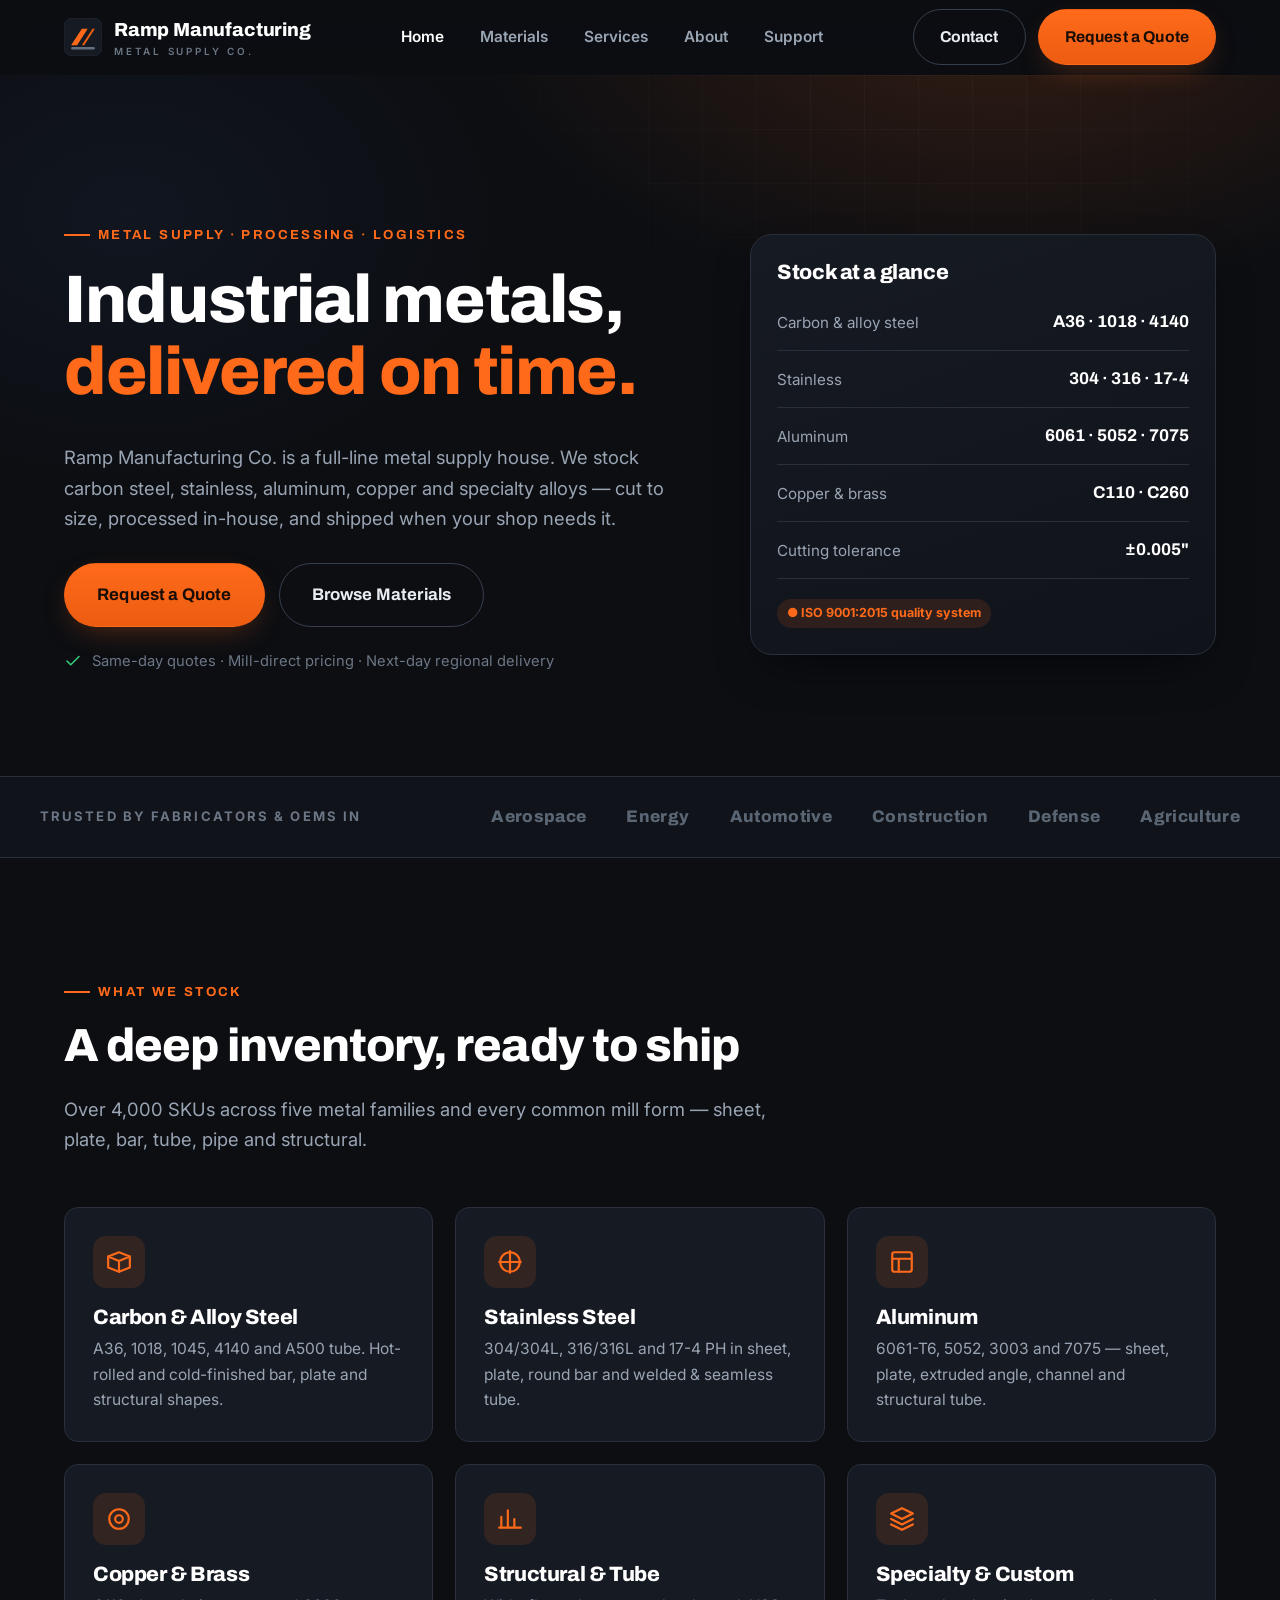
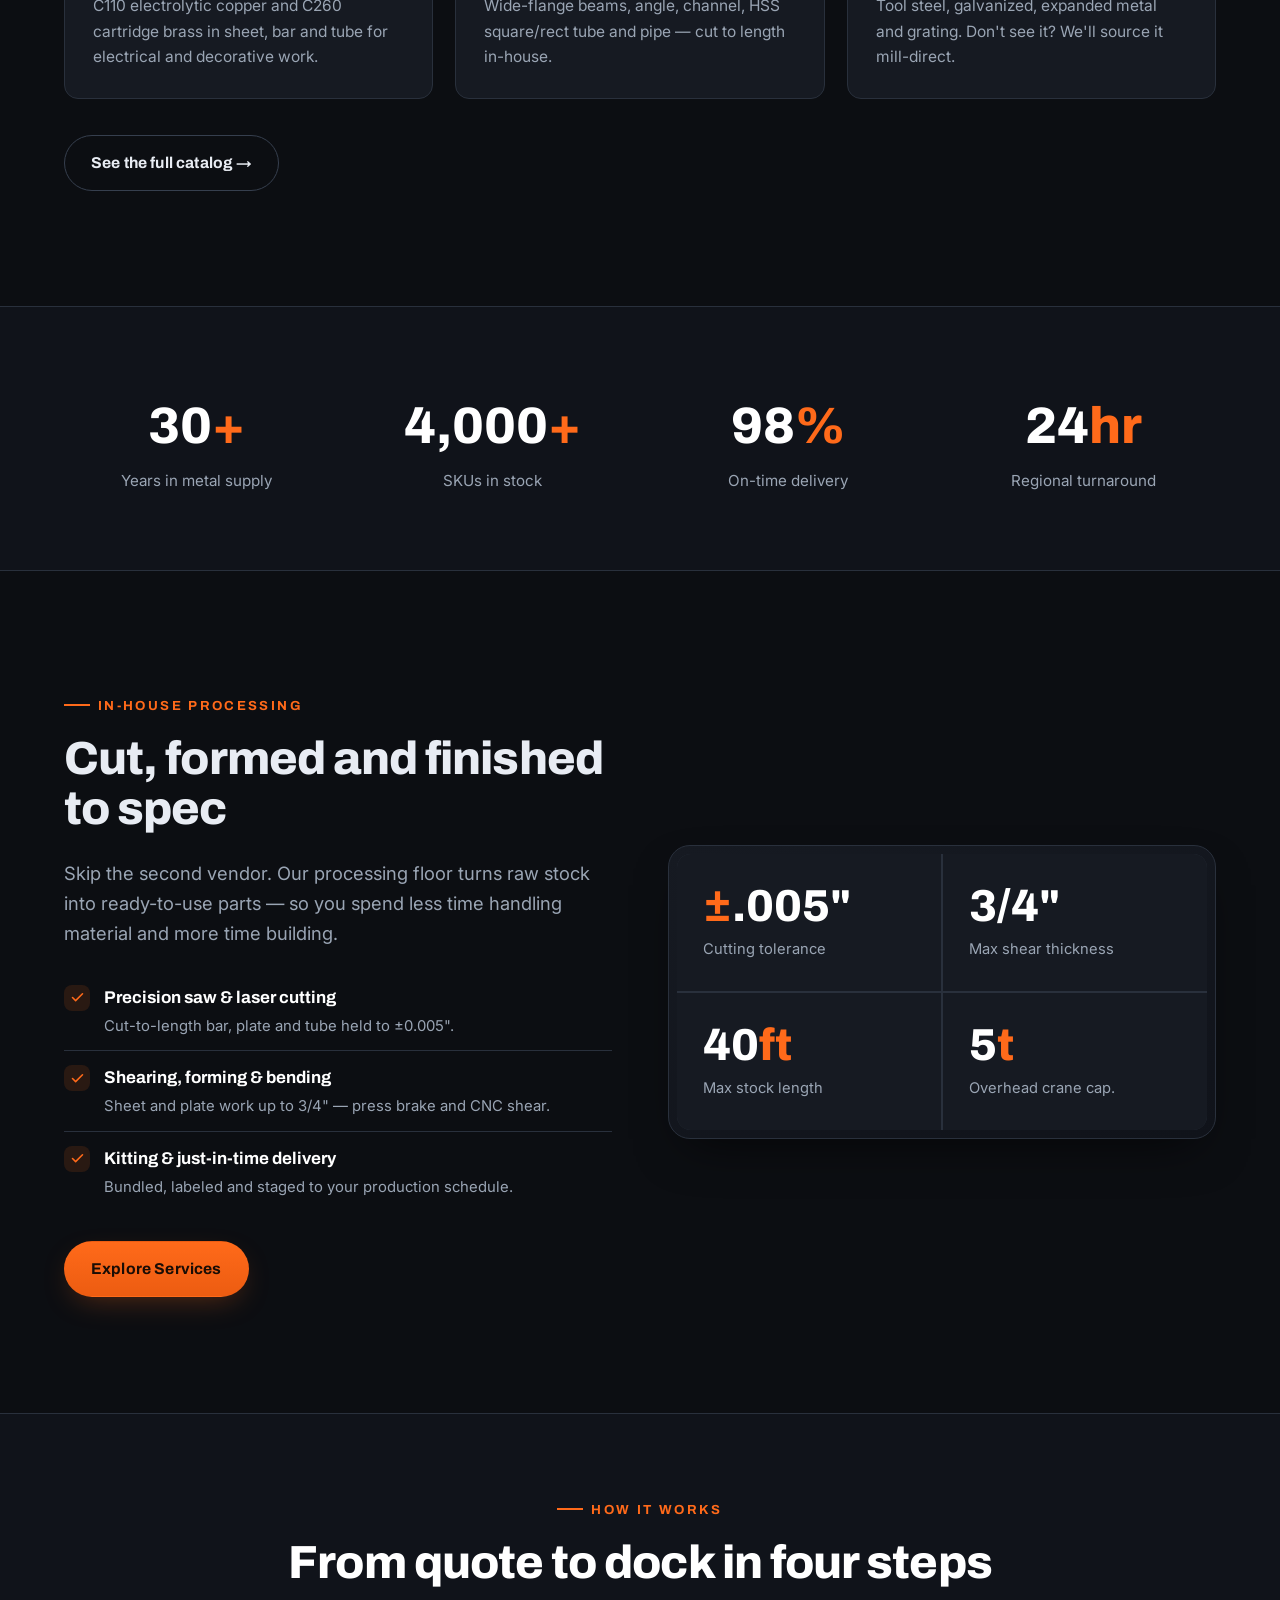
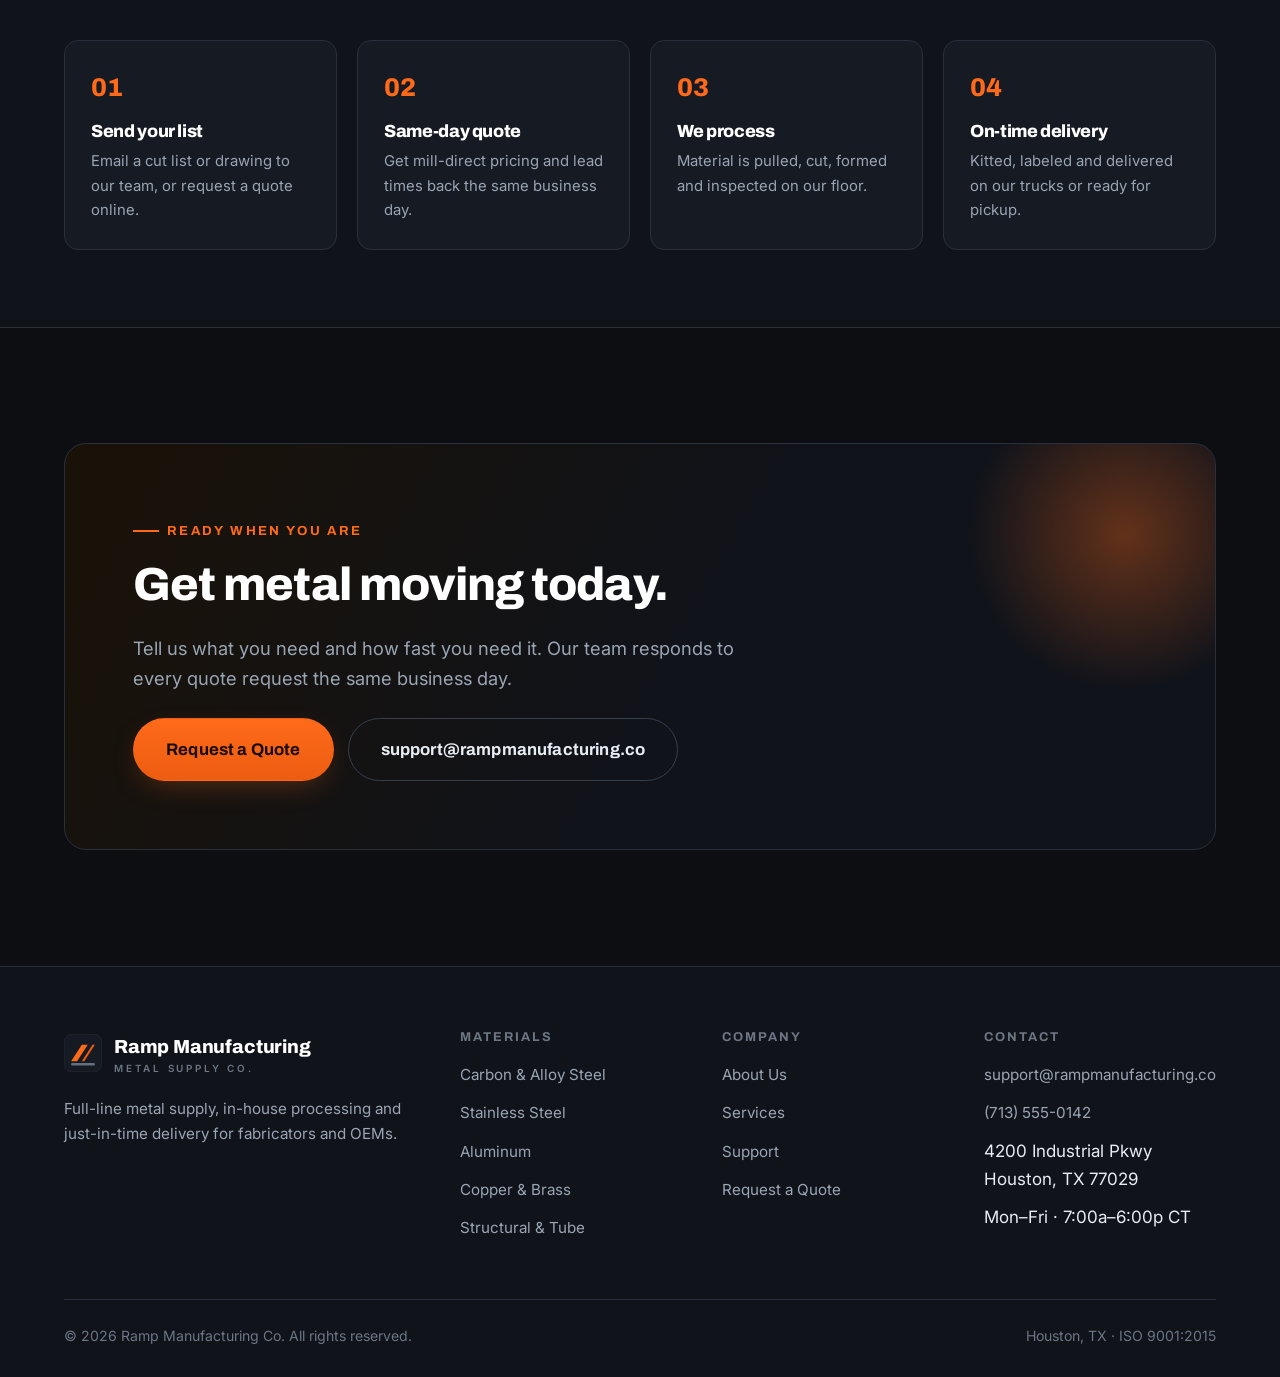
==== index.html @ 85972f46 "Initial site: Ramp Manufacturing Co. metal supply website - Home, Materials, Services, About, Suppor" ====
<!DOCTYPE html>
<html lang="en">
<head>
  <meta charset="UTF-8" />
  <meta name="viewport" content="width=device-width, initial-scale=1.0" />
  <title>Ramp Manufacturing Co. — Industrial Metal Supply & Processing</title>
  <meta name="description" content="Ramp Manufacturing Co. is a full-line metal supply house stocking carbon steel, stainless, aluminum, copper and alloys — with in-house cutting, processing and just-in-time delivery." />
  <meta property="og:title" content="Ramp Manufacturing Co. — Industrial Metal Supply" />
  <meta property="og:description" content="Mill-direct metals, precision processing, and on-time delivery for shops that can't wait." />
  <meta property="og:type" content="website" />
  <link rel="icon" href="assets/favicon.svg" type="image/svg+xml" />
  <link rel="preconnect" href="https://fonts.googleapis.com" />
  <link rel="preconnect" href="https://fonts.gstatic.com" crossorigin />
  <link href="https://fonts.googleapis.com/css2?family=Archivo:wght@600;700;800;900&family=Inter:wght@400;500;600;700&display=swap" rel="stylesheet" />
  <link rel="stylesheet" href="css/styles.css" />
</head>
<body>

  <header class="site-header">
    <div class="container nav">
      <a class="brand" href="index.html" aria-label="Ramp Manufacturing Co. — home">
        <svg class="brand-mark" viewBox="0 0 64 64" xmlns="http://www.w3.org/2000/svg" aria-hidden="true">
          <rect width="64" height="64" rx="14" fill="#161a22" stroke="#29303c"/>
          <path d="M12 46 L30 18 h10 L22 46 Z" fill="#ff6a1a"/>
          <path d="M30 46 L48 18 h4 L34 46 Z" fill="#ec5c11"/>
          <rect x="12" y="49" width="40" height="4" rx="2" fill="#64707f"/>
        </svg>
        <span>Ramp Manufacturing<small>Metal Supply Co.</small></span>
      </a>
      <nav aria-label="Primary">
        <ul class="nav-links">
          <li><a href="index.html" class="active">Home</a></li>
          <li><a href="materials.html">Materials</a></li>
          <li><a href="services.html">Services</a></li>
          <li><a href="about.html">About</a></li>
          <li><a href="support.html">Support</a></li>
        </ul>
      </nav>
      <div class="nav-cta">
        <a class="btn btn--ghost" href="support.html">Contact</a>
        <a class="btn btn--primary" href="support.html#quote">Request a Quote</a>
        <button class="nav-toggle" aria-label="Toggle menu" aria-expanded="false">
          <svg viewBox="0 0 24 24" fill="none" stroke="currentColor" stroke-width="2" stroke-linecap="round"><path d="M3 6h18M3 12h18M3 18h18"/></svg>
        </button>
      </div>
    </div>
  </header>

  <main>
    <!-- HERO -->
    <section class="hero">
      <div class="container">
        <div class="hero-grid">
          <div>
            <span class="eyebrow">Metal supply · Processing · Logistics</span>
            <h1>Industrial metals,<br><span class="accent">delivered on time.</span></h1>
            <p class="lead">Ramp Manufacturing Co. is a full-line metal supply house. We stock carbon steel, stainless, aluminum, copper and specialty alloys — cut to size, processed in-house, and shipped when your shop needs it.</p>
            <div class="hero-actions">
              <a class="btn btn--primary btn--lg" href="support.html#quote">Request a Quote</a>
              <a class="btn btn--ghost btn--lg" href="materials.html">Browse Materials</a>
            </div>
            <div class="hero-note">
              <svg viewBox="0 0 24 24" fill="none" stroke="currentColor" stroke-width="2" stroke-linecap="round" stroke-linejoin="round"><path d="M20 6 9 17l-5-5"/></svg>
              Same-day quotes · Mill-direct pricing · Next-day regional delivery
            </div>
          </div>

          <aside class="hero-card" aria-label="At a glance">
            <h3>Stock at a glance</h3>
            <div class="spec-row"><span class="k">Carbon &amp; alloy steel</span><span class="v">A36 · 1018 · 4140</span></div>
            <div class="spec-row"><span class="k">Stainless</span><span class="v">304 · 316 · 17-4</span></div>
            <div class="spec-row"><span class="k">Aluminum</span><span class="v">6061 · 5052 · 7075</span></div>
            <div class="spec-row"><span class="k">Copper &amp; brass</span><span class="v">C110 · C260</span></div>
            <div class="spec-row"><span class="k">Cutting tolerance</span><span class="v">±0.005"</span></div>
            <div style="margin-top:18px"><span class="badge-inline">● ISO 9001:2015 quality system</span></div>
          </aside>
        </div>
      </div>
    </section>

    <!-- TRUST BAR -->
    <section class="trust">
      <div class="container trust-inner">
        <span class="trust-label">Trusted by fabricators &amp; OEMs in</span>
        <div class="trust-logos">
          <span>Aerospace</span>
          <span>Energy</span>
          <span>Automotive</span>
          <span>Construction</span>
          <span>Defense</span>
          <span>Agriculture</span>
        </div>
      </div>
    </section>

    <!-- MATERIALS -->
    <section class="section">
      <div class="container">
        <div class="section-head reveal">
          <span class="eyebrow">What we stock</span>
          <h2>A deep inventory, ready to ship</h2>
          <p class="lead">Over 4,000 SKUs across five metal families and every common mill form — sheet, plate, bar, tube, pipe and structural.</p>
        </div>
        <div class="grid grid-3">
          <article class="card reveal">
            <div class="card-icon"><svg viewBox="0 0 24 24" fill="none" stroke="currentColor" stroke-width="2" stroke-linecap="round" stroke-linejoin="round"><path d="M2 7 12 3l10 4-10 4z"/><path d="M2 7v10l10 4 10-4V7"/><path d="M12 11v10"/></svg></div>
            <h3>Carbon &amp; Alloy Steel</h3>
            <p>A36, 1018, 1045, 4140 and A500 tube. Hot-rolled and cold-finished bar, plate and structural shapes.</p>
          </article>
          <article class="card reveal">
            <div class="card-icon"><svg viewBox="0 0 24 24" fill="none" stroke="currentColor" stroke-width="2" stroke-linecap="round" stroke-linejoin="round"><path d="M12 2v20M2 12h20"/><circle cx="12" cy="12" r="9"/></svg></div>
            <h3>Stainless Steel</h3>
            <p>304/304L, 316/316L and 17-4 PH in sheet, plate, round bar and welded &amp; seamless tube.</p>
          </article>
          <article class="card reveal">
            <div class="card-icon"><svg viewBox="0 0 24 24" fill="none" stroke="currentColor" stroke-width="2" stroke-linecap="round" stroke-linejoin="round"><rect x="3" y="3" width="18" height="18" rx="2"/><path d="M3 9h18M9 21V9"/></svg></div>
            <h3>Aluminum</h3>
            <p>6061-T6, 5052, 3003 and 7075 — sheet, plate, extruded angle, channel and structural tube.</p>
          </article>
          <article class="card reveal">
            <div class="card-icon"><svg viewBox="0 0 24 24" fill="none" stroke="currentColor" stroke-width="2" stroke-linecap="round" stroke-linejoin="round"><circle cx="12" cy="12" r="9"/><circle cx="12" cy="12" r="3.5"/></svg></div>
            <h3>Copper &amp; Brass</h3>
            <p>C110 electrolytic copper and C260 cartridge brass in sheet, bar and tube for electrical and decorative work.</p>
          </article>
          <article class="card reveal">
            <div class="card-icon"><svg viewBox="0 0 24 24" fill="none" stroke="currentColor" stroke-width="2" stroke-linecap="round" stroke-linejoin="round"><path d="M4 20V10M10 20V4M16 20v-8M22 20H2"/></svg></div>
            <h3>Structural &amp; Tube</h3>
            <p>Wide-flange beams, angle, channel, HSS square/rect tube and pipe — cut to length in-house.</p>
          </article>
          <article class="card reveal">
            <div class="card-icon"><svg viewBox="0 0 24 24" fill="none" stroke="currentColor" stroke-width="2" stroke-linecap="round" stroke-linejoin="round"><path d="M12 2 2 7l10 5 10-5z"/><path d="m2 17 10 5 10-5M2 12l10 5 10-5"/></svg></div>
            <h3>Specialty &amp; Custom</h3>
            <p>Tool steel, galvanized, expanded metal and grating. Don't see it? We'll source it mill-direct.</p>
          </article>
        </div>
        <div style="margin-top:36px" class="reveal">
          <a class="btn btn--ghost" href="materials.html">See the full catalog →</a>
        </div>
      </div>
    </section>

    <!-- STATS BAND -->
    <section class="stats-band section--tight">
      <div class="container">
        <div class="stats-row">
          <div class="reveal"><div class="num">30<span>+</span></div><div class="lbl">Years in metal supply</div></div>
          <div class="reveal"><div class="num">4,000<span>+</span></div><div class="lbl">SKUs in stock</div></div>
          <div class="reveal"><div class="num">98<span>%</span></div><div class="lbl">On-time delivery</div></div>
          <div class="reveal"><div class="num">24<span>hr</span></div><div class="lbl">Regional turnaround</div></div>
        </div>
      </div>
    </section>

    <!-- SERVICES SPLIT -->
    <section class="section">
      <div class="container">
        <div class="split">
          <div class="reveal">
            <span class="eyebrow">In-house processing</span>
            <h2>Cut, formed and finished to spec</h2>
            <p class="lead">Skip the second vendor. Our processing floor turns raw stock into ready-to-use parts — so you spend less time handling material and more time building.</p>
            <ul class="checklist">
              <li>
                <span class="ci"><svg viewBox="0 0 24 24" fill="none" stroke="currentColor" stroke-width="2.5" stroke-linecap="round" stroke-linejoin="round"><path d="M20 6 9 17l-5-5"/></svg></span>
                <div><strong>Precision saw &amp; laser cutting</strong><p>Cut-to-length bar, plate and tube held to ±0.005".</p></div>
              </li>
              <li>
                <span class="ci"><svg viewBox="0 0 24 24" fill="none" stroke="currentColor" stroke-width="2.5" stroke-linecap="round" stroke-linejoin="round"><path d="M20 6 9 17l-5-5"/></svg></span>
                <div><strong>Shearing, forming &amp; bending</strong><p>Sheet and plate work up to 3/4" — press brake and CNC shear.</p></div>
              </li>
              <li>
                <span class="ci"><svg viewBox="0 0 24 24" fill="none" stroke="currentColor" stroke-width="2.5" stroke-linecap="round" stroke-linejoin="round"><path d="M20 6 9 17l-5-5"/></svg></span>
                <div><strong>Kitting &amp; just-in-time delivery</strong><p>Bundled, labeled and staged to your production schedule.</p></div>
              </li>
            </ul>
            <div class="hero-actions">
              <a class="btn btn--primary" href="services.html">Explore Services</a>
            </div>
          </div>
          <div class="panel reveal">
            <div class="stat-panel">
              <div class="stat"><div class="num"><span>±</span>.005"</div><div class="lbl">Cutting tolerance</div></div>
              <div class="stat"><div class="num">3/4"</div><div class="lbl">Max shear thickness</div></div>
              <div class="stat"><div class="num">40<span>ft</span></div><div class="lbl">Max stock length</div></div>
              <div class="stat"><div class="num">5<span>t</span></div><div class="lbl">Overhead crane cap.</div></div>
            </div>
          </div>
        </div>
      </div>
    </section>

    <!-- PROCESS STEPS -->
    <section class="section section--tight" style="background:var(--bg-2);border-block:1px solid var(--border)">
      <div class="container">
        <div class="section-head center reveal">
          <span class="eyebrow">How it works</span>
          <h2>From quote to dock in four steps</h2>
        </div>
        <div class="steps">
          <div class="step reveal"><h3>Send your list</h3><p>Email a cut list or drawing to our team, or request a quote online.</p></div>
          <div class="step reveal"><h3>Same-day quote</h3><p>Get mill-direct pricing and lead times back the same business day.</p></div>
          <div class="step reveal"><h3>We process</h3><p>Material is pulled, cut, formed and inspected on our floor.</p></div>
          <div class="step reveal"><h3>On-time delivery</h3><p>Kitted, labeled and delivered on our trucks or ready for pickup.</p></div>
        </div>
      </div>
    </section>

    <!-- CTA -->
    <section class="section">
      <div class="container">
        <div class="cta reveal">
          <div class="container-inner">
            <span class="eyebrow">Ready when you are</span>
            <h2>Get metal moving today.</h2>
            <p class="lead">Tell us what you need and how fast you need it. Our team responds to every quote request the same business day.</p>
            <div class="hero-actions">
              <a class="btn btn--primary btn--lg" href="support.html#quote">Request a Quote</a>
              <a class="btn btn--ghost btn--lg" href="mailto:support@rampmanufacturing.co">support@rampmanufacturing.co</a>
            </div>
          </div>
        </div>
      </div>
    </section>
  </main>

  <!-- FOOTER -->
  <footer class="site-footer">
    <div class="container">
      <div class="footer-grid">
        <div class="footer-brand">
          <a class="brand" href="index.html" aria-label="Ramp Manufacturing Co. — home">
            <svg class="brand-mark" viewBox="0 0 64 64" xmlns="http://www.w3.org/2000/svg" aria-hidden="true">
              <rect width="64" height="64" rx="14" fill="#161a22" stroke="#29303c"/>
              <path d="M12 46 L30 18 h10 L22 46 Z" fill="#ff6a1a"/>
              <path d="M30 46 L48 18 h4 L34 46 Z" fill="#ec5c11"/>
              <rect x="12" y="49" width="40" height="4" rx="2" fill="#64707f"/>
            </svg>
            <span>Ramp Manufacturing<small>Metal Supply Co.</small></span>
          </a>
          <p>Full-line metal supply, in-house processing and just-in-time delivery for fabricators and OEMs.</p>
        </div>
        <div class="footer-col">
          <h4>Materials</h4>
          <ul>
            <li><a href="materials.html">Carbon &amp; Alloy Steel</a></li>
            <li><a href="materials.html">Stainless Steel</a></li>
            <li><a href="materials.html">Aluminum</a></li>
            <li><a href="materials.html">Copper &amp; Brass</a></li>
            <li><a href="materials.html">Structural &amp; Tube</a></li>
          </ul>
        </div>
        <div class="footer-col">
          <h4>Company</h4>
          <ul>
            <li><a href="about.html">About Us</a></li>
            <li><a href="services.html">Services</a></li>
            <li><a href="support.html">Support</a></li>
            <li><a href="support.html#quote">Request a Quote</a></li>
          </ul>
        </div>
        <div class="footer-col">
          <h4>Contact</h4>
          <ul>
            <li><a href="mailto:support@rampmanufacturing.co">support@rampmanufacturing.co</a></li>
            <li><a href="tel:+17135550142">(713) 555-0142</a></li>
            <li>4200 Industrial Pkwy<br>Houston, TX 77029</li>
            <li>Mon–Fri · 7:00a–6:00p CT</li>
          </ul>
        </div>
      </div>
      <div class="footer-bottom">
        <span>© <span data-year>2026</span> Ramp Manufacturing Co. All rights reserved.</span>
        <span>Houston, TX · ISO 9001:2015</span>
      </div>
    </div>
  </footer>

  <script src="js/main.js" defer></script>
</body>
</html>
---- css/styles.css ----
/* ============================================================
   Ramp Manufacturing Co. — Design System
   ============================================================ */

:root {
  --bg:          #0c0e12;
  --bg-2:        #10131a;
  --surface:     #161a22;
  --surface-2:   #1c212b;
  --border:      #29303c;
  --border-2:    #363f4e;
  --text:        #e8ecf3;
  --muted:       #9aa5b4;
  --muted-2:     #6c7684;
  --brand:       #ff6a1a;
  --brand-600:   #ec5c11;
  --brand-700:   #c94c0d;
  --brand-soft:  rgba(255,106,26,0.12);
  --brand-glow:  rgba(255,106,26,0.35);
  --steel:       #64707f;
  --ok:          #34d17f;

  --radius:      14px;
  --radius-sm:   10px;
  --radius-lg:   22px;
  --maxw:        1200px;
  --shadow:      0 20px 50px -20px rgba(0,0,0,0.7);
  --shadow-sm:   0 8px 24px -12px rgba(0,0,0,0.6);

  --ff-body: "Inter", ui-sans-serif, system-ui, -apple-system, "Segoe UI", Roboto, Helvetica, Arial, sans-serif;
  --ff-head: "Archivo", var(--ff-body);
}

* { box-sizing: border-box; }

html { scroll-behavior: smooth; -webkit-text-size-adjust: 100%; }

body {
  margin: 0;
  font-family: var(--ff-body);
  color: var(--text);
  background: var(--bg);
  line-height: 1.65;
  font-size: 17px;
  -webkit-font-smoothing: antialiased;
  text-rendering: optimizeLegibility;
  overflow-x: hidden;
}

img { max-width: 100%; display: block; }
a { color: inherit; text-decoration: none; }

h1, h2, h3, h4 {
  font-family: var(--ff-head);
  font-weight: 800;
  line-height: 1.08;
  letter-spacing: -0.02em;
  margin: 0 0 .5em;
}

h1 { font-size: clamp(2.4rem, 6vw, 4.2rem); }
h2 { font-size: clamp(1.9rem, 4vw, 2.9rem); }
h3 { font-size: 1.3rem; }

p { margin: 0 0 1rem; color: var(--muted); }

.container {
  width: 100%;
  max-width: var(--maxw);
  margin-inline: auto;
  padding-inline: 24px;
}

section { position: relative; }

.section { padding: clamp(64px, 9vw, 120px) 0; }
.section--tight { padding: clamp(48px, 6vw, 80px) 0; }

.eyebrow {
  display: inline-flex;
  align-items: center;
  gap: 8px;
  font-family: var(--ff-head);
  font-weight: 700;
  font-size: .82rem;
  letter-spacing: .18em;
  text-transform: uppercase;
  color: var(--brand);
  margin-bottom: 18px;
}
.eyebrow::before {
  content: "";
  width: 26px; height: 2px;
  background: var(--brand);
  display: inline-block;
}

.lead { font-size: 1.15rem; color: var(--muted); max-width: 60ch; }

.text-center { text-align: center; }
.mx-auto { margin-inline: auto; }

/* ---------------- Buttons ---------------- */
.btn {
  --pad-y: 14px;
  display: inline-flex;
  align-items: center;
  justify-content: center;
  gap: 10px;
  padding: var(--pad-y) 26px;
  font-family: var(--ff-head);
  font-weight: 700;
  font-size: .98rem;
  letter-spacing: .01em;
  border-radius: 999px;
  border: 1px solid transparent;
  cursor: pointer;
  transition: transform .15s ease, box-shadow .2s ease, background .2s ease, border-color .2s ease;
  white-space: nowrap;
}
.btn:active { transform: translateY(1px); }

.btn--primary {
  background: linear-gradient(180deg, var(--brand), var(--brand-600));
  color: #1a0d05;
  box-shadow: 0 10px 30px -10px var(--brand-glow);
}
.btn--primary:hover { box-shadow: 0 14px 38px -8px var(--brand-glow); transform: translateY(-1px); }

.btn--ghost {
  background: transparent;
  color: var(--text);
  border-color: var(--border-2);
}
.btn--ghost:hover { border-color: var(--brand); color: #fff; }

.btn--light { background: #fff; color: #12151b; }
.btn--light:hover { transform: translateY(-1px); }

.btn--lg { --pad-y: 17px; padding-inline: 32px; font-size: 1.05rem; }

/* ---------------- Header ---------------- */
.site-header {
  position: sticky;
  top: 0;
  z-index: 60;
  background: rgba(12,14,18,0.72);
  backdrop-filter: blur(14px);
  -webkit-backdrop-filter: blur(14px);
  border-bottom: 1px solid transparent;
  transition: border-color .3s ease, background .3s ease;
}
.site-header.is-scrolled {
  border-bottom-color: var(--border);
  background: rgba(12,14,18,0.9);
}
.nav {
  display: flex;
  align-items: center;
  justify-content: space-between;
  gap: 24px;
  height: 74px;
}
.brand {
  display: inline-flex;
  align-items: center;
  gap: 12px;
  font-family: var(--ff-head);
  font-weight: 800;
  letter-spacing: -.01em;
  font-size: 1.18rem;
  color: #fff;
}
.brand .brand-mark { width: 38px; height: 38px; flex: 0 0 auto; }
.brand small {
  display: block;
  font-family: var(--ff-body);
  font-weight: 600;
  font-size: .62rem;
  letter-spacing: .28em;
  text-transform: uppercase;
  color: var(--muted-2);
  margin-top: -2px;
}

.nav-links {
  display: flex;
  align-items: center;
  gap: 6px;
  list-style: none;
  margin: 0; padding: 0;
}
.nav-links a {
  display: inline-block;
  padding: 9px 15px;
  border-radius: 999px;
  font-weight: 600;
  font-size: .96rem;
  color: var(--muted);
  transition: color .15s ease, background .15s ease;
}
.nav-links a:hover { color: #fff; background: var(--surface); }
.nav-links a.active { color: #fff; }

.nav-cta { display: flex; align-items: center; gap: 12px; }

.nav-toggle {
  display: none;
  background: var(--surface);
  border: 1px solid var(--border);
  color: #fff;
  width: 44px; height: 44px;
  border-radius: 12px;
  cursor: pointer;
  align-items: center;
  justify-content: center;
}
.nav-toggle svg { width: 22px; height: 22px; }

/* ---------------- Hero ---------------- */
.hero {
  position: relative;
  padding: clamp(70px, 11vw, 150px) 0 clamp(60px, 8vw, 110px);
  overflow: hidden;
}
.hero::before {
  content: "";
  position: absolute; inset: 0;
  background:
    radial-gradient(900px 500px at 78% -10%, rgba(255,106,26,0.16), transparent 60%),
    radial-gradient(700px 500px at 10% 20%, rgba(59,89,152,0.10), transparent 55%);
  pointer-events: none;
}
.hero::after {
  content: "";
  position: absolute; inset: 0;
  background-image:
    linear-gradient(rgba(255,255,255,0.03) 1px, transparent 1px),
    linear-gradient(90deg, rgba(255,255,255,0.03) 1px, transparent 1px);
  background-size: 54px 54px;
  mask-image: radial-gradient(700px 460px at 70% 0%, #000, transparent 75%);
  -webkit-mask-image: radial-gradient(700px 460px at 70% 0%, #000, transparent 75%);
  pointer-events: none;
}
.hero .container { position: relative; z-index: 2; }
.hero-grid {
  display: grid;
  grid-template-columns: 1.15fr .85fr;
  gap: 56px;
  align-items: center;
}
.hero h1 { color: #fff; }
.hero h1 .accent { color: var(--brand); }
.hero-actions { display: flex; flex-wrap: wrap; gap: 14px; margin-top: 30px; }
.hero-note {
  margin-top: 22px;
  display: flex; align-items: center; gap: 10px;
  color: var(--muted-2); font-size: .92rem;
}
.hero-note svg { width: 18px; height: 18px; color: var(--ok); flex: 0 0 auto; }

.hero-card {
  background: linear-gradient(160deg, var(--surface), var(--bg-2));
  border: 1px solid var(--border);
  border-radius: var(--radius-lg);
  padding: 26px;
  box-shadow: var(--shadow);
}
.hero-card h3 { color: #fff; font-family: var(--ff-head); }
.spec-row {
  display: flex; align-items: center; justify-content: space-between;
  padding: 14px 0;
  border-bottom: 1px solid var(--border);
}
.spec-row:last-child { border-bottom: 0; }
.spec-row .k { color: var(--muted); font-size: .95rem; }
.spec-row .v { color: #fff; font-weight: 700; font-family: var(--ff-head); }
.badge-inline {
  display:inline-flex; align-items:center; gap:6px;
  font-size:.78rem; font-weight:700; color:var(--brand);
  background:var(--brand-soft); padding:4px 10px; border-radius:999px;
}

/* ---------------- Trust bar ---------------- */
.trust {
  border-top: 1px solid var(--border);
  border-bottom: 1px solid var(--border);
  background: var(--bg-2);
}
.trust-inner {
  display: flex; flex-wrap: wrap;
  align-items: center; justify-content: space-between;
  gap: 20px 40px;
  padding: 26px 0;
}
.trust-label { color: var(--muted-2); font-size: .82rem; letter-spacing: .16em; text-transform: uppercase; font-weight: 700; }
.trust-logos { display: flex; flex-wrap: wrap; gap: 28px 40px; align-items: center; }
.trust-logos span {
  font-family: var(--ff-head);
  font-weight: 800;
  font-size: 1.05rem;
  color: var(--steel);
  letter-spacing: .02em;
  opacity: .9;
}

/* ---------------- Section headings ---------------- */
.section-head { max-width: 720px; margin-bottom: 52px; }
.section-head.center { margin-inline: auto; text-align: center; }
.section-head h2 { color: #fff; }

/* ---------------- Grid cards ---------------- */
.grid { display: grid; gap: 22px; }
.grid-2 { grid-template-columns: repeat(2, 1fr); }
.grid-3 { grid-template-columns: repeat(3, 1fr); }
.grid-4 { grid-template-columns: repeat(4, 1fr); }

.card {
  background: var(--surface);
  border: 1px solid var(--border);
  border-radius: var(--radius);
  padding: 28px;
  transition: transform .2s ease, border-color .2s ease, background .2s ease;
}
.card:hover { transform: translateY(-4px); border-color: var(--border-2); background: var(--surface-2); }
.card h3 { color: #fff; margin-bottom: 8px; }
.card p { margin: 0; font-size: .97rem; }

.card-icon {
  width: 52px; height: 52px;
  display: grid; place-items: center;
  border-radius: 13px;
  background: var(--brand-soft);
  color: var(--brand);
  margin-bottom: 18px;
}
.card-icon svg { width: 26px; height: 26px; }

/* material card variant */
.mat-card { padding: 0; overflow: hidden; }
.mat-card .mat-top {
  padding: 26px 26px 20px;
  background: linear-gradient(180deg, var(--surface-2), var(--surface));
  border-bottom: 1px solid var(--border);
}
.mat-card .mat-top h3 { margin-bottom: 4px; }
.mat-card .mat-top .grade { color: var(--brand); font-weight: 700; font-size: .85rem; font-family: var(--ff-head); letter-spacing:.04em; }
.mat-card ul { list-style: none; margin: 0; padding: 20px 26px 26px; }
.mat-card li {
  display: flex; align-items: center; gap: 10px;
  padding: 7px 0; color: var(--muted); font-size: .95rem;
}
.mat-card li svg { width: 16px; height: 16px; color: var(--brand); flex: 0 0 auto; }

/* ---------------- Feature split ---------------- */
.split {
  display: grid;
  grid-template-columns: 1fr 1fr;
  gap: 56px;
  align-items: center;
}
.split .panel {
  background: linear-gradient(160deg, var(--surface), var(--bg-2));
  border: 1px solid var(--border);
  border-radius: var(--radius-lg);
  padding: 8px;
  box-shadow: var(--shadow);
}
.checklist { list-style: none; margin: 22px 0 0; padding: 0; }
.checklist li {
  display: flex; gap: 14px; align-items: flex-start;
  padding: 12px 0;
  border-bottom: 1px solid var(--border);
}
.checklist li:last-child { border-bottom: 0; }
.checklist .ci {
  flex: 0 0 auto;
  width: 26px; height: 26px; border-radius: 8px;
  background: var(--brand-soft); color: var(--brand);
  display: grid; place-items: center; margin-top: 2px;
}
.checklist .ci svg { width: 15px; height: 15px; }
.checklist strong { color: #fff; font-family: var(--ff-head); }
.checklist p { margin: 2px 0 0; font-size: .93rem; }

/* stat panel */
.stat-panel {
  display: grid; grid-template-columns: 1fr 1fr; gap: 2px;
  background: var(--border); border-radius: var(--radius); overflow: hidden;
}
.stat {
  background: var(--surface);
  padding: 30px 26px;
}
.stat .num {
  font-family: var(--ff-head); font-weight: 800;
  font-size: clamp(2rem, 4vw, 2.8rem);
  color: #fff; line-height: 1;
}
.stat .num span { color: var(--brand); }
.stat .lbl { color: var(--muted); font-size: .92rem; margin-top: 8px; }

/* ---------------- Stats band ---------------- */
.stats-band { background: var(--bg-2); border-block: 1px solid var(--border); }
.stats-row { display: grid; grid-template-columns: repeat(4,1fr); gap: 30px; text-align: center; }
.stats-row .num { font-family: var(--ff-head); font-weight: 800; font-size: clamp(2.2rem,5vw,3.2rem); color: #fff; }
.stats-row .num span { color: var(--brand); }
.stats-row .lbl { color: var(--muted); font-size: .95rem; }

/* ---------------- Steps ---------------- */
.steps { counter-reset: step; display: grid; gap: 20px; grid-template-columns: repeat(4,1fr); }
.step { background: var(--surface); border: 1px solid var(--border); border-radius: var(--radius); padding: 26px; position: relative; }
.step::before {
  counter-increment: step; content: "0" counter(step);
  font-family: var(--ff-head); font-weight: 800; font-size: 1.6rem;
  color: var(--brand); display: block; margin-bottom: 12px;
}
.step h3 { font-size: 1.1rem; color: #fff; }
.step p { font-size: .93rem; margin: 0; }

/* ---------------- CTA band ---------------- */
.cta {
  position: relative;
  background: linear-gradient(120deg, #1a1207, var(--bg-2) 55%);
  border: 1px solid var(--border);
  border-radius: var(--radius-lg);
  padding: clamp(40px, 6vw, 68px);
  overflow: hidden;
}
.cta::after {
  content:""; position:absolute; right:-80px; top:-80px;
  width: 340px; height: 340px; border-radius: 50%;
  background: radial-gradient(circle, var(--brand-glow), transparent 65%);
}
.cta .container-inner { position: relative; z-index: 2; max-width: 640px; }
.cta h2 { color: #fff; }
.cta .hero-actions { margin-top: 24px; }

/* ---------------- Footer ---------------- */
.site-footer {
  background: var(--bg-2);
  border-top: 1px solid var(--border);
  padding: 64px 0 30px;
  margin-top: 0;
}
.footer-grid {
  display: grid;
  grid-template-columns: 1.6fr 1fr 1fr 1fr;
  gap: 40px;
}
.footer-brand p { max-width: 34ch; font-size: .95rem; margin-top: 16px; }
.footer-col h4 {
  font-family: var(--ff-head); font-size: .8rem; letter-spacing: .16em;
  text-transform: uppercase; color: var(--muted-2); margin-bottom: 16px; font-weight: 700;
}
.footer-col ul { list-style: none; margin: 0; padding: 0; }
.footer-col li { margin-bottom: 10px; }
.footer-col a { color: var(--muted); font-size: .95rem; transition: color .15s; }
.footer-col a:hover { color: var(--brand); }
.footer-bottom {
  display: flex; flex-wrap: wrap; gap: 12px; justify-content: space-between; align-items: center;
  margin-top: 48px; padding-top: 24px; border-top: 1px solid var(--border);
  color: var(--muted-2); font-size: .88rem;
}
.footer-bottom a { color: var(--muted-2); }
.footer-bottom a:hover { color: var(--muted); }

/* ---------------- Page hero (subpages) ---------------- */
.page-hero {
  position: relative;
  padding: clamp(70px, 9vw, 120px) 0 clamp(40px, 5vw, 64px);
  border-bottom: 1px solid var(--border);
  overflow: hidden;
}
.page-hero::before {
  content:""; position:absolute; inset:0;
  background: radial-gradient(700px 380px at 85% -20%, rgba(255,106,26,0.14), transparent 60%);
  pointer-events:none;
}
.page-hero .container { position: relative; z-index: 2; }
.page-hero h1 { color:#fff; }
.breadcrumb { display:flex; gap:8px; align-items:center; color:var(--muted-2); font-size:.9rem; margin-bottom:18px; }
.breadcrumb a:hover { color: var(--brand); }
.breadcrumb .sep { color: var(--border-2); }

/* ---------------- Support / Contact ---------------- */
.contact-grid { display:grid; grid-template-columns: 1fr 1.1fr; gap: 48px; align-items:start; }

.contact-cards { display:grid; gap:16px; }
.contact-item {
  display:flex; gap:16px; align-items:flex-start;
  background: var(--surface); border:1px solid var(--border);
  border-radius: var(--radius); padding: 22px;
}
.contact-item .ci {
  flex:0 0 auto; width:46px; height:46px; border-radius:12px;
  background: var(--brand-soft); color: var(--brand);
  display:grid; place-items:center;
}
.contact-item .ci svg { width:22px; height:22px; }
.contact-item h3 { font-size:1.05rem; color:#fff; margin-bottom:4px; }
.contact-item p, .contact-item a { margin:0; font-size:.96rem; color:var(--muted); }
.contact-item a.link { color: var(--brand); font-weight:600; }
.contact-item a.link:hover { text-decoration: underline; }

.form-card {
  background: var(--surface); border:1px solid var(--border);
  border-radius: var(--radius-lg); padding: clamp(24px, 4vw, 38px);
  box-shadow: var(--shadow-sm);
}
.form-row { display:grid; grid-template-columns:1fr 1fr; gap:18px; }
.field { margin-bottom:18px; }
.field label { display:block; font-size:.86rem; font-weight:600; color:var(--text); margin-bottom:7px; }
.field label .req { color: var(--brand); }
.field input, .field select, .field textarea {
  width:100%; padding:13px 15px;
  background: var(--bg-2); color: var(--text);
  border:1px solid var(--border); border-radius: var(--radius-sm);
  font-family: inherit; font-size: .98rem;
  transition: border-color .15s, box-shadow .15s;
}
.field input:focus, .field select:focus, .field textarea:focus {
  outline:none; border-color: var(--brand);
  box-shadow: 0 0 0 3px var(--brand-soft);
}
.field textarea { resize: vertical; min-height: 130px; }
.field select { appearance:none; background-image:url("data:image/svg+xml,%3Csvg xmlns='http://www.w3.org/2000/svg' width='14' height='14' fill='none' stroke='%239aa5b4' stroke-width='2' viewBox='0 0 24 24'%3E%3Cpath d='M6 9l6 6 6-6'/%3E%3C/svg%3E"); background-repeat:no-repeat; background-position: right 14px center; padding-right:40px; }
.form-note { font-size:.85rem; color:var(--muted-2); margin-top:6px; }
.form-success {
  display:none; align-items:center; gap:12px;
  background: rgba(52,209,127,0.1); border:1px solid rgba(52,209,127,0.3);
  color: #a9f0cb; border-radius: var(--radius-sm); padding:16px 18px; margin-bottom:20px;
  font-size:.95rem;
}
.form-success.show { display:flex; }
.form-success svg { width:20px; height:20px; flex:0 0 auto; color:var(--ok); }

/* ---------------- FAQ ---------------- */
.faq { max-width: 820px; margin-inline: auto; }
.faq-item { border-bottom:1px solid var(--border); }
.faq-q {
  width:100%; text-align:left; background:none; border:0; cursor:pointer;
  display:flex; align-items:center; justify-content:space-between; gap:20px;
  padding: 22px 0; color:#fff; font-family:var(--ff-head); font-weight:700; font-size:1.08rem;
}
.faq-q .icon { flex:0 0 auto; width:26px; height:26px; border-radius:8px; background:var(--surface); border:1px solid var(--border); display:grid; place-items:center; color:var(--brand); transition: transform .2s; }
.faq-q .icon svg { width:16px; height:16px; }
.faq-item.open .faq-q .icon { transform: rotate(45deg); }
.faq-a { max-height:0; overflow:hidden; transition: max-height .3s ease; }
.faq-a p { padding: 0 0 22px; margin:0; }

/* ---------------- Misc ---------------- */
.pill {
  display:inline-flex; align-items:center; gap:8px;
  background: var(--surface); border:1px solid var(--border);
  color: var(--muted); font-size:.85rem; font-weight:600;
  padding:7px 14px; border-radius:999px;
}
.pill svg { width:15px; height:15px; color: var(--brand); }
.pill-row { display:flex; flex-wrap:wrap; gap:10px; }

.divider { height:1px; background:var(--border); border:0; margin:0; }

/* reveal animation */
.reveal { opacity:0; transform: translateY(22px); transition: opacity .6s ease, transform .6s ease; }
.reveal.in { opacity:1; transform:none; }

/* ---------------- Responsive ---------------- */
@media (max-width: 960px) {
  .hero-grid { grid-template-columns: 1fr; gap: 40px; }
  .hero-card { order: 2; }
  .split { grid-template-columns: 1fr; gap: 36px; }
  .contact-grid { grid-template-columns: 1fr; gap: 32px; }
  .grid-4 { grid-template-columns: repeat(2, 1fr); }
  .grid-3 { grid-template-columns: repeat(2, 1fr); }
  .steps { grid-template-columns: repeat(2, 1fr); }
  .footer-grid { grid-template-columns: 1fr 1fr; gap: 32px; }
  .stats-row { grid-template-columns: repeat(2, 1fr); gap: 36px 20px; }
}

@media (max-width: 720px) {
  body { font-size: 16px; }
  .nav-links, .nav-cta .btn--ghost { display: none; }
  .nav-toggle { display: inline-flex; }
  .site-header.menu-open .nav-links {
    display: flex; flex-direction: column; align-items: stretch;
    position: absolute; top: 74px; left: 0; right: 0;
    background: var(--bg-2); border-bottom:1px solid var(--border);
    padding: 14px 24px 22px; gap: 4px;
  }
  .site-header.menu-open .nav-links a { padding: 12px 14px; }
  .grid-2, .grid-3, .grid-4 { grid-template-columns: 1fr; }
  .steps { grid-template-columns: 1fr; }
  .form-row { grid-template-columns: 1fr; }
  .footer-grid { grid-template-columns: 1fr; }
  .stats-row { grid-template-columns: 1fr 1fr; }
  .stat-panel { grid-template-columns: 1fr 1fr; }
}

@media (prefers-reduced-motion: reduce) {
  * { scroll-behavior: auto !important; }
  .reveal { opacity:1 !important; transform:none !important; transition:none !important; }
}
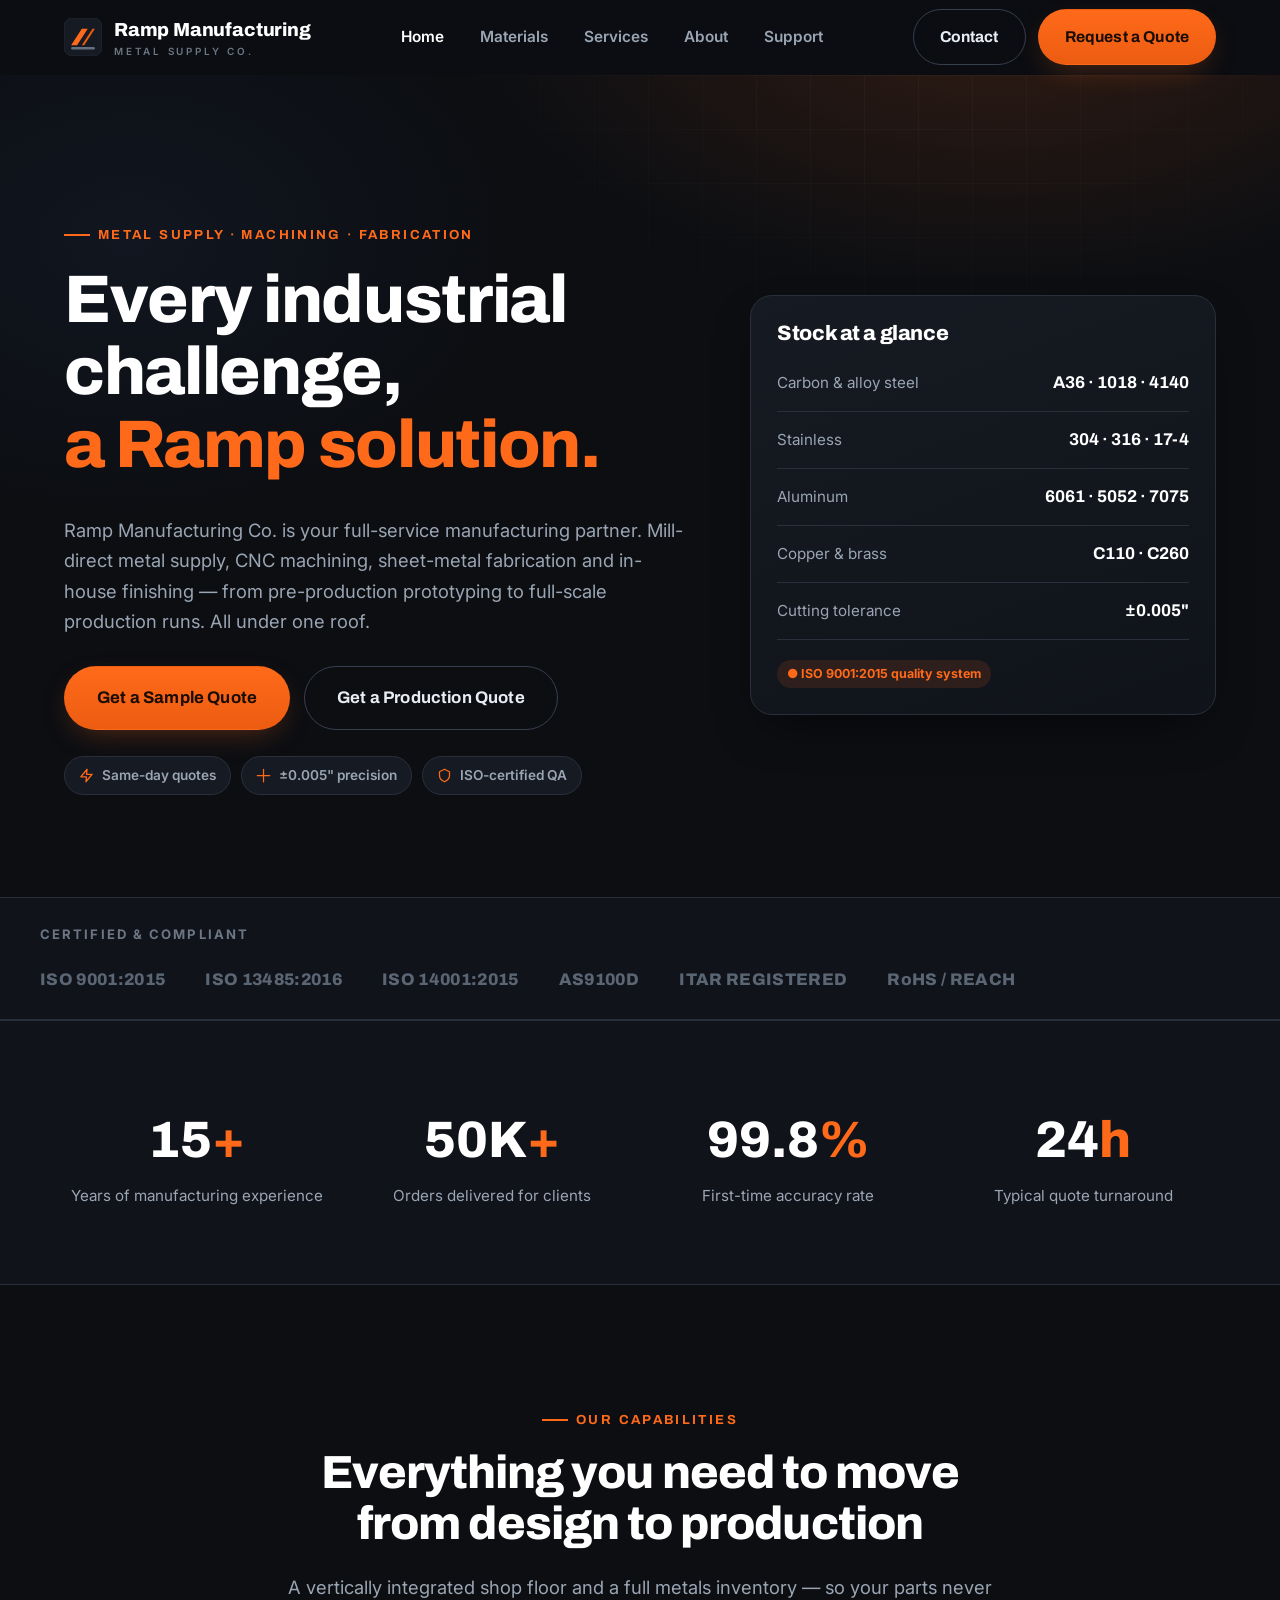
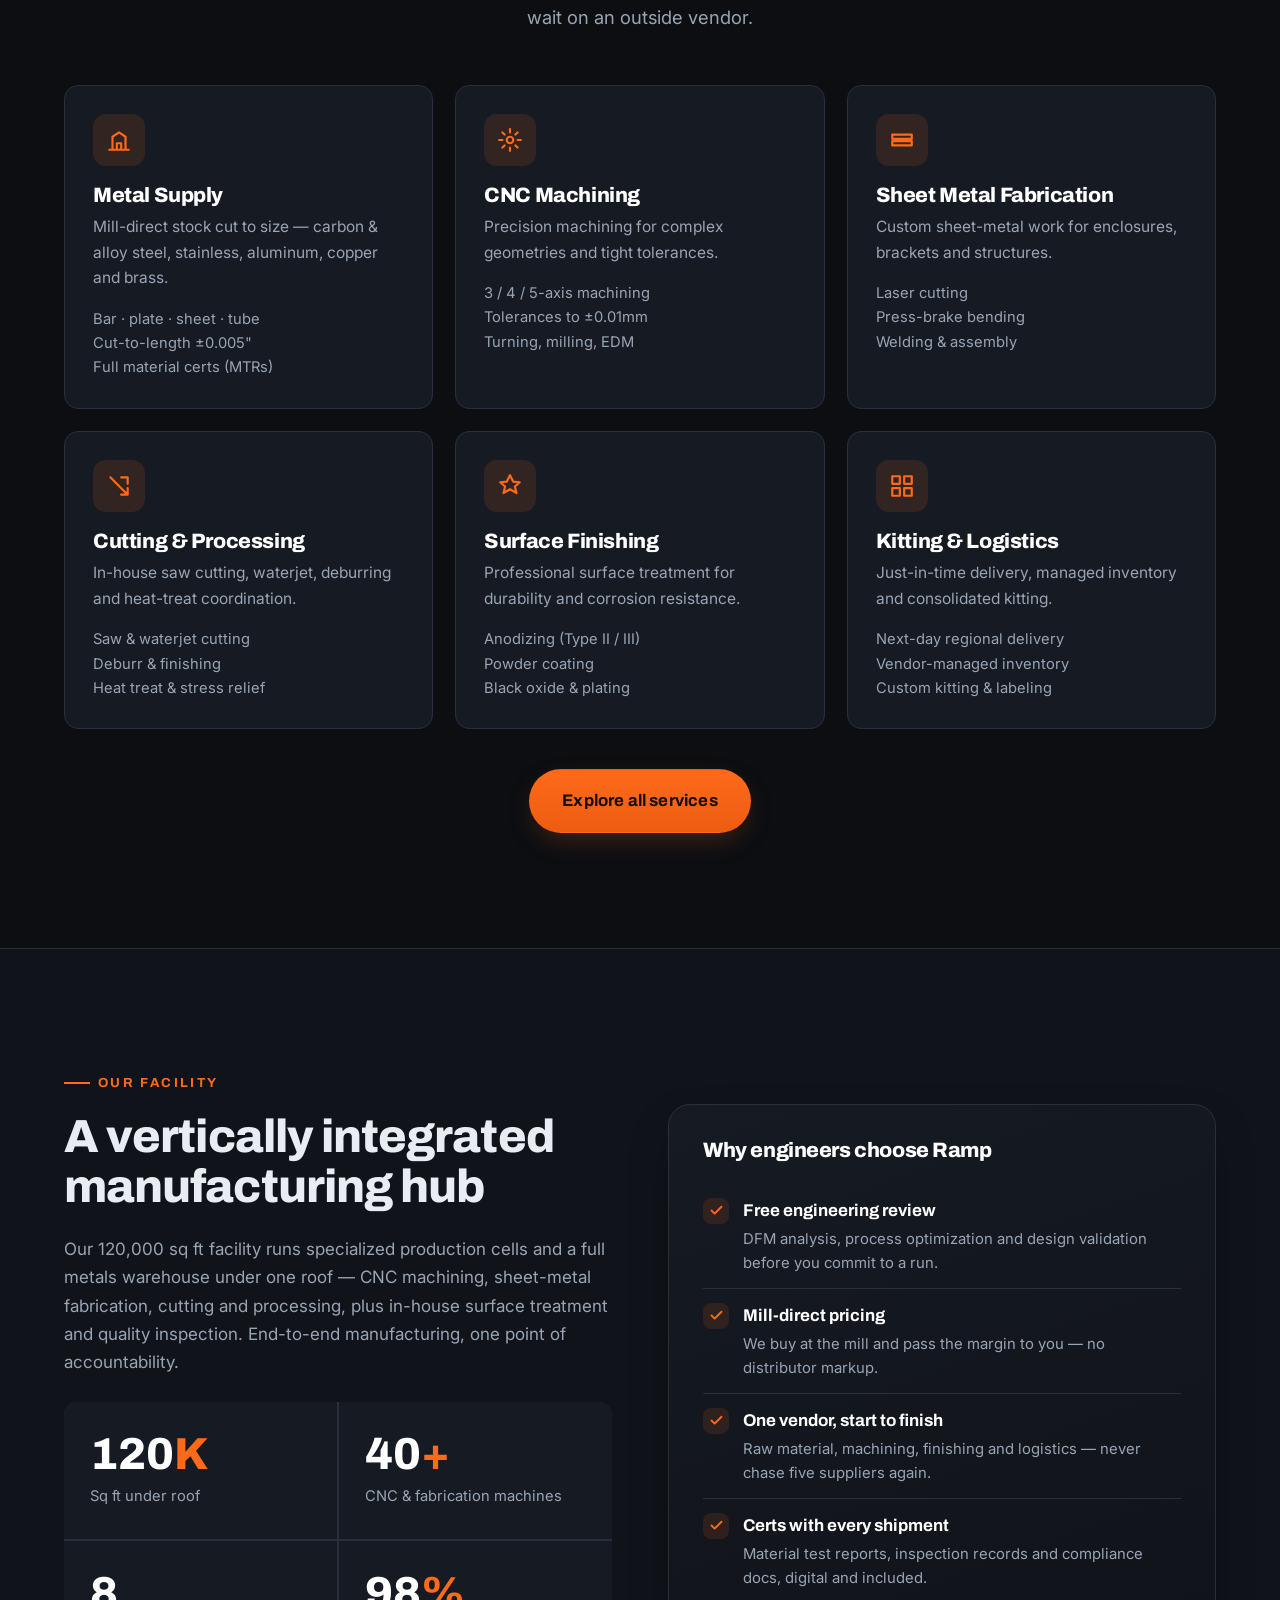
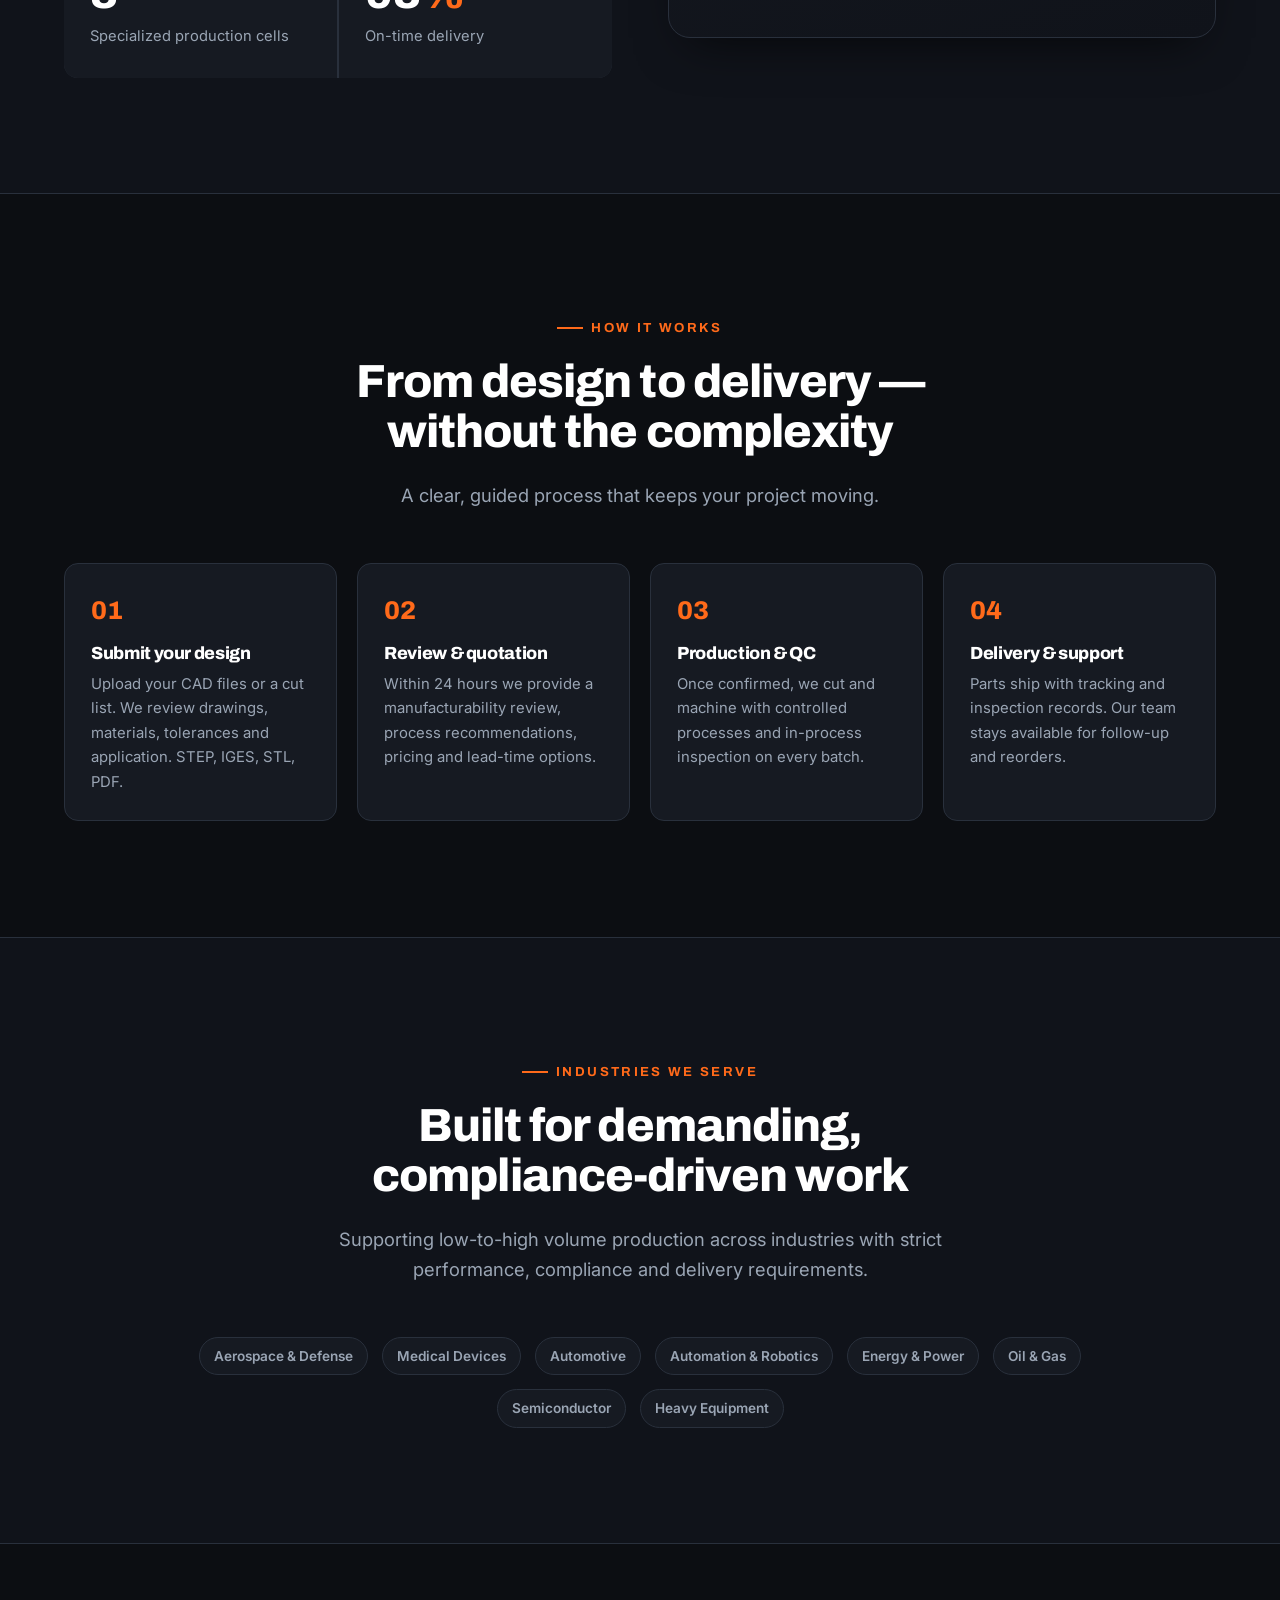
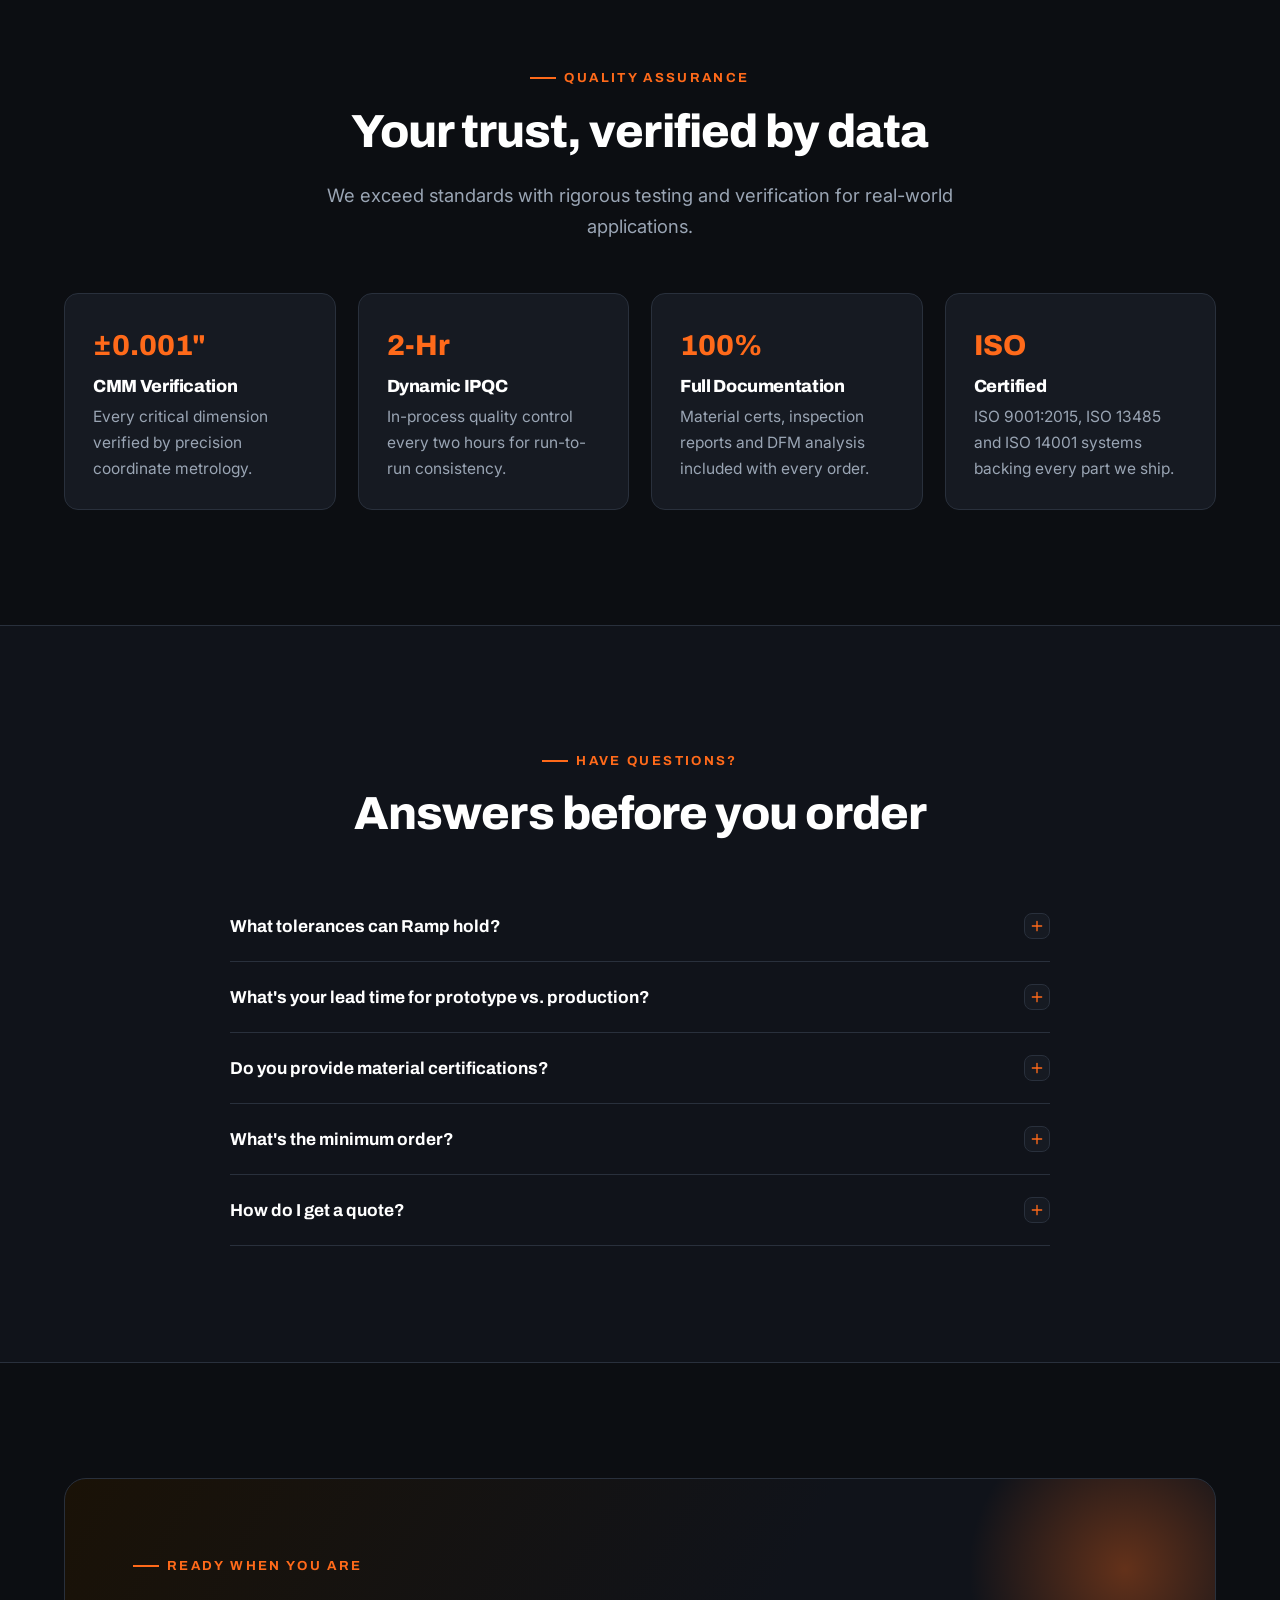
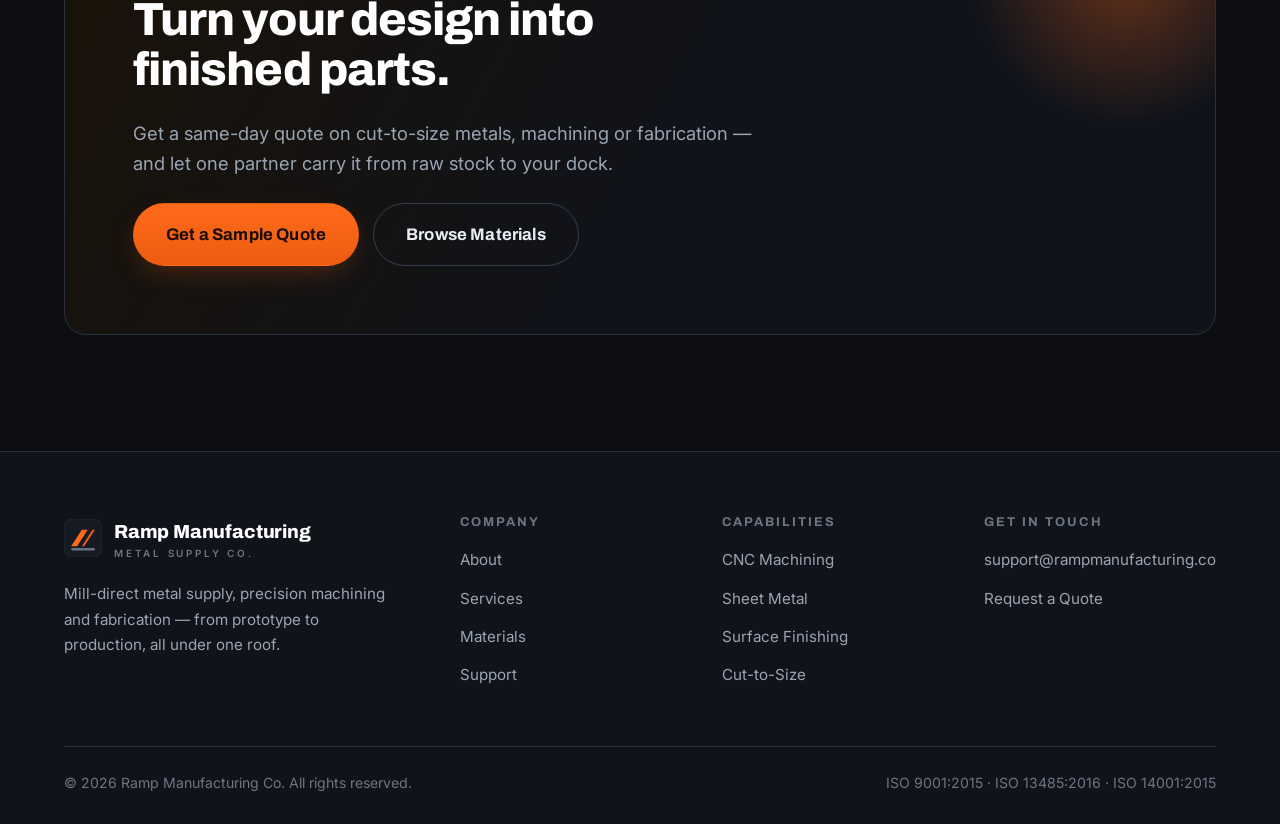
==== commit 731c9ebc: "Home: apexbatch-style rebuild — capabilities grid, stats, facility, process, industries, QA, FAQ Res" ====
--- a/index.html
+++ b/index.html
@@ -3,10 +3,10 @@
 <head>
   <meta charset="UTF-8" />
   <meta name="viewport" content="width=device-width, initial-scale=1.0" />
-  <title>Ramp Manufacturing Co. — Industrial Metal Supply & Processing</title>
-  <meta name="description" content="Ramp Manufacturing Co. is a full-line metal supply house stocking carbon steel, stainless, aluminum, copper and alloys — with in-house cutting, processing and just-in-time delivery." />
-  <meta property="og:title" content="Ramp Manufacturing Co. — Industrial Metal Supply" />
-  <meta property="og:description" content="Mill-direct metals, precision processing, and on-time delivery for shops that can't wait." />
+  <title>Ramp Manufacturing Co. — Precision Metal Supply, Machining & Fabrication</title>
+  <meta name="description" content="Ramp Manufacturing Co. is a full-service industrial partner: mill-direct metal supply, CNC machining, sheet-metal fabrication, in-house processing and surface finishing — from prototype to full production, all under one roof." />
+  <meta property="og:title" content="Ramp Manufacturing Co. — Metal Supply, Machining & Fabrication" />
+  <meta property="og:description" content="Mill-direct metals, precision machining and fabrication, and on-time delivery for shops that can't wait." />
   <meta property="og:type" content="website" />
   <link rel="icon" href="assets/favicon.svg" type="image/svg+xml" />
   <link rel="preconnect" href="https://fonts.googleapis.com" />
@@ -52,16 +52,17 @@
       <div class="container">
         <div class="hero-grid">
           <div>
-            <span class="eyebrow">Metal supply · Processing · Logistics</span>
-            <h1>Industrial metals,<br><span class="accent">delivered on time.</span></h1>
-            <p class="lead">Ramp Manufacturing Co. is a full-line metal supply house. We stock carbon steel, stainless, aluminum, copper and specialty alloys — cut to size, processed in-house, and shipped when your shop needs it.</p>
+            <span class="eyebrow">Metal supply · Machining · Fabrication</span>
+            <h1>Every industrial challenge,<br><span class="accent">a Ramp solution.</span></h1>
+            <p class="lead">Ramp Manufacturing Co. is your full-service manufacturing partner. Mill-direct metal supply, CNC machining, sheet-metal fabrication and in-house finishing — from pre-production prototyping to full-scale production runs. All under one roof.</p>
             <div class="hero-actions">
-              <a class="btn btn--primary btn--lg" href="support.html#quote">Request a Quote</a>
-              <a class="btn btn--ghost btn--lg" href="materials.html">Browse Materials</a>
+              <a class="btn btn--primary btn--lg" href="support.html#quote">Get a Sample Quote</a>
+              <a class="btn btn--ghost btn--lg" href="support.html#quote">Get a Production Quote</a>
             </div>
-            <div class="hero-note">
-              <svg viewBox="0 0 24 24" fill="none" stroke="currentColor" stroke-width="2" stroke-linecap="round" stroke-linejoin="round"><path d="M20 6 9 17l-5-5"/></svg>
-              Same-day quotes · Mill-direct pricing · Next-day regional delivery
+            <div class="pill-row" style="margin-top:26px">
+              <span class="pill"><svg viewBox="0 0 24 24" fill="none" stroke="currentColor" stroke-width="2" stroke-linecap="round" stroke-linejoin="round"><path d="M13 2 3 14h9l-1 8 10-12h-9z"/></svg> Same-day quotes</span>
+              <span class="pill"><svg viewBox="0 0 24 24" fill="none" stroke="currentColor" stroke-width="2" stroke-linecap="round"><path d="M12 2v20M2 12h20"/></svg> ±0.005" precision</span>
+              <span class="pill"><svg viewBox="0 0 24 24" fill="none" stroke="currentColor" stroke-width="2" stroke-linecap="round" stroke-linejoin="round"><path d="M12 2l8 4v6c0 5-3.5 8-8 10-4.5-2-8-5-8-10V6z"/></svg> ISO-certified QA</span>
             </div>
           </div>
 
@@ -81,60 +82,14 @@
     <!-- TRUST BAR -->
     <section class="trust">
       <div class="container trust-inner">
-        <span class="trust-label">Trusted by fabricators &amp; OEMs in</span>
+        <span class="trust-label">Certified &amp; compliant</span>
         <div class="trust-logos">
-          <span>Aerospace</span>
-          <span>Energy</span>
-          <span>Automotive</span>
-          <span>Construction</span>
-          <span>Defense</span>
-          <span>Agriculture</span>
-        </div>
-      </div>
-    </section>
-
-    <!-- MATERIALS -->
-    <section class="section">
-      <div class="container">
-        <div class="section-head reveal">
-          <span class="eyebrow">What we stock</span>
-          <h2>A deep inventory, ready to ship</h2>
-          <p class="lead">Over 4,000 SKUs across five metal families and every common mill form — sheet, plate, bar, tube, pipe and structural.</p>
-        </div>
-        <div class="grid grid-3">
-          <article class="card reveal">
-            <div class="card-icon"><svg viewBox="0 0 24 24" fill="none" stroke="currentColor" stroke-width="2" stroke-linecap="round" stroke-linejoin="round"><path d="M2 7 12 3l10 4-10 4z"/><path d="M2 7v10l10 4 10-4V7"/><path d="M12 11v10"/></svg></div>
-            <h3>Carbon &amp; Alloy Steel</h3>
-            <p>A36, 1018, 1045, 4140 and A500 tube. Hot-rolled and cold-finished bar, plate and structural shapes.</p>
-          </article>
-          <article class="card reveal">
-            <div class="card-icon"><svg viewBox="0 0 24 24" fill="none" stroke="currentColor" stroke-width="2" stroke-linecap="round" stroke-linejoin="round"><path d="M12 2v20M2 12h20"/><circle cx="12" cy="12" r="9"/></svg></div>
-            <h3>Stainless Steel</h3>
-            <p>304/304L, 316/316L and 17-4 PH in sheet, plate, round bar and welded &amp; seamless tube.</p>
-          </article>
-          <article class="card reveal">
-            <div class="card-icon"><svg viewBox="0 0 24 24" fill="none" stroke="currentColor" stroke-width="2" stroke-linecap="round" stroke-linejoin="round"><rect x="3" y="3" width="18" height="18" rx="2"/><path d="M3 9h18M9 21V9"/></svg></div>
-            <h3>Aluminum</h3>
-            <p>6061-T6, 5052, 3003 and 7075 — sheet, plate, extruded angle, channel and structural tube.</p>
-          </article>
-          <article class="card reveal">
-            <div class="card-icon"><svg viewBox="0 0 24 24" fill="none" stroke="currentColor" stroke-width="2" stroke-linecap="round" stroke-linejoin="round"><circle cx="12" cy="12" r="9"/><circle cx="12" cy="12" r="3.5"/></svg></div>
-            <h3>Copper &amp; Brass</h3>
-            <p>C110 electrolytic copper and C260 cartridge brass in sheet, bar and tube for electrical and decorative work.</p>
-          </article>
-          <article class="card reveal">
-            <div class="card-icon"><svg viewBox="0 0 24 24" fill="none" stroke="currentColor" stroke-width="2" stroke-linecap="round" stroke-linejoin="round"><path d="M4 20V10M10 20V4M16 20v-8M22 20H2"/></svg></div>
-            <h3>Structural &amp; Tube</h3>
-            <p>Wide-flange beams, angle, channel, HSS square/rect tube and pipe — cut to length in-house.</p>
-          </article>
-          <article class="card reveal">
-            <div class="card-icon"><svg viewBox="0 0 24 24" fill="none" stroke="currentColor" stroke-width="2" stroke-linecap="round" stroke-linejoin="round"><path d="M12 2 2 7l10 5 10-5z"/><path d="m2 17 10 5 10-5M2 12l10 5 10-5"/></svg></div>
-            <h3>Specialty &amp; Custom</h3>
-            <p>Tool steel, galvanized, expanded metal and grating. Don't see it? We'll source it mill-direct.</p>
-          </article>
-        </div>
-        <div style="margin-top:36px" class="reveal">
-          <a class="btn btn--ghost" href="materials.html">See the full catalog →</a>
+          <span>ISO 9001:2015</span>
+          <span>ISO 13485:2016</span>
+          <span>ISO 14001:2015</span>
+          <span>AS9100D</span>
+          <span>ITAR REGISTERED</span>
+          <span>RoHS / REACH</span>
         </div>
       </div>
     </section>
@@ -143,64 +98,233 @@
     <section class="stats-band section--tight">
       <div class="container">
         <div class="stats-row">
-          <div class="reveal"><div class="num">30<span>+</span></div><div class="lbl">Years in metal supply</div></div>
-          <div class="reveal"><div class="num">4,000<span>+</span></div><div class="lbl">SKUs in stock</div></div>
-          <div class="reveal"><div class="num">98<span>%</span></div><div class="lbl">On-time delivery</div></div>
-          <div class="reveal"><div class="num">24<span>hr</span></div><div class="lbl">Regional turnaround</div></div>
-        </div>
-      </div>
-    </section>
-
-    <!-- SERVICES SPLIT -->
+          <div class="reveal"><div class="num">15<span>+</span></div><div class="lbl">Years of manufacturing experience</div></div>
+          <div class="reveal"><div class="num">50K<span>+</span></div><div class="lbl">Orders delivered for clients</div></div>
+          <div class="reveal"><div class="num">99.8<span>%</span></div><div class="lbl">First-time accuracy rate</div></div>
+          <div class="reveal"><div class="num">24<span>h</span></div><div class="lbl">Typical quote turnaround</div></div>
+        </div>
+      </div>
+    </section>
+
+    <!-- CAPABILITIES -->
     <section class="section">
+      <div class="container">
+        <div class="section-head center reveal">
+          <span class="eyebrow">Our capabilities</span>
+          <h2>Everything you need to move from design to production</h2>
+          <p class="lead mx-auto">A vertically integrated shop floor and a full metals inventory — so your parts never wait on an outside vendor.</p>
+        </div>
+        <div class="grid grid-3">
+          <article class="card reveal">
+            <div class="card-icon"><svg viewBox="0 0 24 24" fill="none" stroke="currentColor" stroke-width="2" stroke-linecap="round" stroke-linejoin="round"><path d="M3 21h18M6 21V9l6-4 6 4v12M10 21v-6h4v6"/></svg></div>
+            <h3>Metal Supply</h3>
+            <p>Mill-direct stock cut to size — carbon &amp; alloy steel, stainless, aluminum, copper and brass.</p>
+            <ul style="list-style:none;padding:16px 0 0;margin:0;color:var(--muted);font-size:.92rem">
+              <li>Bar · plate · sheet · tube</li>
+              <li>Cut-to-length ±0.005"</li>
+              <li>Full material certs (MTRs)</li>
+            </ul>
+          </article>
+          <article class="card reveal">
+            <div class="card-icon"><svg viewBox="0 0 24 24" fill="none" stroke="currentColor" stroke-width="2" stroke-linecap="round" stroke-linejoin="round"><circle cx="12" cy="12" r="3"/><path d="M12 2v3M12 19v3M2 12h3M19 12h3M5 5l2 2M17 17l2 2M19 5l-2 2M7 17l-2 2"/></svg></div>
+            <h3>CNC Machining</h3>
+            <p>Precision machining for complex geometries and tight tolerances.</p>
+            <ul style="list-style:none;padding:16px 0 0;margin:0;color:var(--muted);font-size:.92rem">
+              <li>3 / 4 / 5-axis machining</li>
+              <li>Tolerances to ±0.01mm</li>
+              <li>Turning, milling, EDM</li>
+            </ul>
+          </article>
+          <article class="card reveal">
+            <div class="card-icon"><svg viewBox="0 0 24 24" fill="none" stroke="currentColor" stroke-width="2" stroke-linecap="round" stroke-linejoin="round"><path d="M3 7h18v4H3zM3 13h18v4H3z"/></svg></div>
+            <h3>Sheet Metal Fabrication</h3>
+            <p>Custom sheet-metal work for enclosures, brackets and structures.</p>
+            <ul style="list-style:none;padding:16px 0 0;margin:0;color:var(--muted);font-size:.92rem">
+              <li>Laser cutting</li>
+              <li>Press-brake bending</li>
+              <li>Welding &amp; assembly</li>
+            </ul>
+          </article>
+          <article class="card reveal">
+            <div class="card-icon"><svg viewBox="0 0 24 24" fill="none" stroke="currentColor" stroke-width="2" stroke-linecap="round" stroke-linejoin="round"><path d="M4 4l16 16M14 4h6v6M20 14v6h-6"/></svg></div>
+            <h3>Cutting &amp; Processing</h3>
+            <p>In-house saw cutting, waterjet, deburring and heat-treat coordination.</p>
+            <ul style="list-style:none;padding:16px 0 0;margin:0;color:var(--muted);font-size:.92rem">
+              <li>Saw &amp; waterjet cutting</li>
+              <li>Deburr &amp; finishing</li>
+              <li>Heat treat &amp; stress relief</li>
+            </ul>
+          </article>
+          <article class="card reveal">
+            <div class="card-icon"><svg viewBox="0 0 24 24" fill="none" stroke="currentColor" stroke-width="2" stroke-linecap="round" stroke-linejoin="round"><path d="M12 2l3 6 6 .5-4.5 4 1.5 6L12 15l-6 3.5 1.5-6L3 8.5 9 8z"/></svg></div>
+            <h3>Surface Finishing</h3>
+            <p>Professional surface treatment for durability and corrosion resistance.</p>
+            <ul style="list-style:none;padding:16px 0 0;margin:0;color:var(--muted);font-size:.92rem">
+              <li>Anodizing (Type II / III)</li>
+              <li>Powder coating</li>
+              <li>Black oxide &amp; plating</li>
+            </ul>
+          </article>
+          <article class="card reveal">
+            <div class="card-icon"><svg viewBox="0 0 24 24" fill="none" stroke="currentColor" stroke-width="2" stroke-linecap="round" stroke-linejoin="round"><path d="M3 3h7v7H3zM14 3h7v7h-7zM14 14h7v7h-7zM3 14h7v7H3z"/></svg></div>
+            <h3>Kitting &amp; Logistics</h3>
+            <p>Just-in-time delivery, managed inventory and consolidated kitting.</p>
+            <ul style="list-style:none;padding:16px 0 0;margin:0;color:var(--muted);font-size:.92rem">
+              <li>Next-day regional delivery</li>
+              <li>Vendor-managed inventory</li>
+              <li>Custom kitting &amp; labeling</li>
+            </ul>
+          </article>
+        </div>
+        <div class="text-center" style="margin-top:40px">
+          <a class="btn btn--primary btn--lg" href="services.html">Explore all services</a>
+        </div>
+      </div>
+    </section>
+
+    <!-- FACILITY SPLIT -->
+    <section class="section stats-band">
       <div class="container">
         <div class="split">
           <div class="reveal">
-            <span class="eyebrow">In-house processing</span>
-            <h2>Cut, formed and finished to spec</h2>
-            <p class="lead">Skip the second vendor. Our processing floor turns raw stock into ready-to-use parts — so you spend less time handling material and more time building.</p>
-            <ul class="checklist">
-              <li>
-                <span class="ci"><svg viewBox="0 0 24 24" fill="none" stroke="currentColor" stroke-width="2.5" stroke-linecap="round" stroke-linejoin="round"><path d="M20 6 9 17l-5-5"/></svg></span>
-                <div><strong>Precision saw &amp; laser cutting</strong><p>Cut-to-length bar, plate and tube held to ±0.005".</p></div>
-              </li>
-              <li>
-                <span class="ci"><svg viewBox="0 0 24 24" fill="none" stroke="currentColor" stroke-width="2.5" stroke-linecap="round" stroke-linejoin="round"><path d="M20 6 9 17l-5-5"/></svg></span>
-                <div><strong>Shearing, forming &amp; bending</strong><p>Sheet and plate work up to 3/4" — press brake and CNC shear.</p></div>
-              </li>
-              <li>
-                <span class="ci"><svg viewBox="0 0 24 24" fill="none" stroke="currentColor" stroke-width="2.5" stroke-linecap="round" stroke-linejoin="round"><path d="M20 6 9 17l-5-5"/></svg></span>
-                <div><strong>Kitting &amp; just-in-time delivery</strong><p>Bundled, labeled and staged to your production schedule.</p></div>
-              </li>
-            </ul>
-            <div class="hero-actions">
-              <a class="btn btn--primary" href="services.html">Explore Services</a>
+            <span class="eyebrow">Our facility</span>
+            <h2>A vertically integrated manufacturing hub</h2>
+            <p>Our 120,000 sq ft facility runs specialized production cells and a full metals warehouse under one roof — CNC machining, sheet-metal fabrication, cutting and processing, plus in-house surface treatment and quality inspection. End-to-end manufacturing, one point of accountability.</p>
+            <div class="stat-panel" style="margin-top:26px">
+              <div class="stat"><div class="num">120<span>K</span></div><div class="lbl">Sq ft under roof</div></div>
+              <div class="stat"><div class="num">40<span>+</span></div><div class="lbl">CNC &amp; fabrication machines</div></div>
+              <div class="stat"><div class="num">8</div><div class="lbl">Specialized production cells</div></div>
+              <div class="stat"><div class="num">98<span>%</span></div><div class="lbl">On-time delivery</div></div>
             </div>
           </div>
-          <div class="panel reveal">
-            <div class="stat-panel">
-              <div class="stat"><div class="num"><span>±</span>.005"</div><div class="lbl">Cutting tolerance</div></div>
-              <div class="stat"><div class="num">3/4"</div><div class="lbl">Max shear thickness</div></div>
-              <div class="stat"><div class="num">40<span>ft</span></div><div class="lbl">Max stock length</div></div>
-              <div class="stat"><div class="num">5<span>t</span></div><div class="lbl">Overhead crane cap.</div></div>
+          <div class="reveal">
+            <div class="panel">
+              <div class="hero-card" style="box-shadow:none;border:0;background:transparent">
+                <h3>Why engineers choose Ramp</h3>
+                <ul class="checklist">
+                  <li><span class="ci"><svg viewBox="0 0 24 24" fill="none" stroke="currentColor" stroke-width="3" stroke-linecap="round" stroke-linejoin="round"><path d="M20 6 9 17l-5-5"/></svg></span><div><strong>Free engineering review</strong><p>DFM analysis, process optimization and design validation before you commit to a run.</p></div></li>
+                  <li><span class="ci"><svg viewBox="0 0 24 24" fill="none" stroke="currentColor" stroke-width="3" stroke-linecap="round" stroke-linejoin="round"><path d="M20 6 9 17l-5-5"/></svg></span><div><strong>Mill-direct pricing</strong><p>We buy at the mill and pass the margin to you — no distributor markup.</p></div></li>
+                  <li><span class="ci"><svg viewBox="0 0 24 24" fill="none" stroke="currentColor" stroke-width="3" stroke-linecap="round" stroke-linejoin="round"><path d="M20 6 9 17l-5-5"/></svg></span><div><strong>One vendor, start to finish</strong><p>Raw material, machining, finishing and logistics — never chase five suppliers again.</p></div></li>
+                  <li><span class="ci"><svg viewBox="0 0 24 24" fill="none" stroke="currentColor" stroke-width="3" stroke-linecap="round" stroke-linejoin="round"><path d="M20 6 9 17l-5-5"/></svg></span><div><strong>Certs with every shipment</strong><p>Material test reports, inspection records and compliance docs, digital and included.</p></div></li>
+                </ul>
+              </div>
             </div>
           </div>
         </div>
       </div>
     </section>
 
-    <!-- PROCESS STEPS -->
-    <section class="section section--tight" style="background:var(--bg-2);border-block:1px solid var(--border)">
+    <!-- PROCESS -->
+    <section class="section">
       <div class="container">
         <div class="section-head center reveal">
           <span class="eyebrow">How it works</span>
-          <h2>From quote to dock in four steps</h2>
+          <h2>From design to delivery — without the complexity</h2>
+          <p class="lead mx-auto">A clear, guided process that keeps your project moving.</p>
         </div>
         <div class="steps">
-          <div class="step reveal"><h3>Send your list</h3><p>Email a cut list or drawing to our team, or request a quote online.</p></div>
-          <div class="step reveal"><h3>Same-day quote</h3><p>Get mill-direct pricing and lead times back the same business day.</p></div>
-          <div class="step reveal"><h3>We process</h3><p>Material is pulled, cut, formed and inspected on our floor.</p></div>
-          <div class="step reveal"><h3>On-time delivery</h3><p>Kitted, labeled and delivered on our trucks or ready for pickup.</p></div>
+          <div class="step reveal">
+            <h3>Submit your design</h3>
+            <p>Upload your CAD files or a cut list. We review drawings, materials, tolerances and application. STEP, IGES, STL, PDF.</p>
+          </div>
+          <div class="step reveal">
+            <h3>Review &amp; quotation</h3>
+            <p>Within 24 hours we provide a manufacturability review, process recommendations, pricing and lead-time options.</p>
+          </div>
+          <div class="step reveal">
+            <h3>Production &amp; QC</h3>
+            <p>Once confirmed, we cut and machine with controlled processes and in-process inspection on every batch.</p>
+          </div>
+          <div class="step reveal">
+            <h3>Delivery &amp; support</h3>
+            <p>Parts ship with tracking and inspection records. Our team stays available for follow-up and reorders.</p>
+          </div>
+        </div>
+      </div>
+    </section>
+
+    <!-- INDUSTRIES -->
+    <section class="section stats-band">
+      <div class="container">
+        <div class="section-head center reveal">
+          <span class="eyebrow">Industries we serve</span>
+          <h2>Built for demanding, compliance-driven work</h2>
+          <p class="lead mx-auto">Supporting low-to-high volume production across industries with strict performance, compliance and delivery requirements.</p>
+        </div>
+        <div class="pill-row" style="justify-content:center;gap:14px;max-width:900px;margin-inline:auto">
+          <span class="pill">Aerospace &amp; Defense</span>
+          <span class="pill">Medical Devices</span>
+          <span class="pill">Automotive</span>
+          <span class="pill">Automation &amp; Robotics</span>
+          <span class="pill">Energy &amp; Power</span>
+          <span class="pill">Oil &amp; Gas</span>
+          <span class="pill">Semiconductor</span>
+          <span class="pill">Heavy Equipment</span>
+        </div>
+      </div>
+    </section>
+
+    <!-- QUALITY ASSURANCE -->
+    <section class="section">
+      <div class="container">
+        <div class="section-head center reveal">
+          <span class="eyebrow">Quality assurance</span>
+          <h2>Your trust, verified by data</h2>
+          <p class="lead mx-auto">We exceed standards with rigorous testing and verification for real-world applications.</p>
+        </div>
+        <div class="grid grid-4">
+          <article class="card reveal">
+            <div style="font-family:var(--ff-head);font-weight:800;font-size:1.8rem;color:var(--brand)">±0.001"</div>
+            <h3 style="font-size:1.1rem;margin-top:8px">CMM Verification</h3>
+            <p>Every critical dimension verified by precision coordinate metrology.</p>
+          </article>
+          <article class="card reveal">
+            <div style="font-family:var(--ff-head);font-weight:800;font-size:1.8rem;color:var(--brand)">2-Hr</div>
+            <h3 style="font-size:1.1rem;margin-top:8px">Dynamic IPQC</h3>
+            <p>In-process quality control every two hours for run-to-run consistency.</p>
+          </article>
+          <article class="card reveal">
+            <div style="font-family:var(--ff-head);font-weight:800;font-size:1.8rem;color:var(--brand)">100%</div>
+            <h3 style="font-size:1.1rem;margin-top:8px">Full Documentation</h3>
+            <p>Material certs, inspection reports and DFM analysis included with every order.</p>
+          </article>
+          <article class="card reveal">
+            <div style="font-family:var(--ff-head);font-weight:800;font-size:1.8rem;color:var(--brand)">ISO</div>
+            <h3 style="font-size:1.1rem;margin-top:8px">Certified</h3>
+            <p>ISO 9001:2015, ISO 13485 and ISO 14001 systems backing every part we ship.</p>
+          </article>
+        </div>
+      </div>
+    </section>
+
+    <!-- FAQ -->
+    <section class="section stats-band">
+      <div class="container">
+        <div class="section-head center reveal">
+          <span class="eyebrow">Have questions?</span>
+          <h2>Answers before you order</h2>
+        </div>
+        <div class="faq">
+          <div class="faq-item">
+            <button class="faq-q" aria-expanded="false">What tolerances can Ramp hold?<span class="icon"><svg viewBox="0 0 24 24" fill="none" stroke="currentColor" stroke-width="2" stroke-linecap="round"><path d="M12 5v14M5 12h14"/></svg></span></button>
+            <div class="faq-a"><p>We cut stock to ±0.005" and machine to tolerances as tight as ±0.01mm. Critical dimensions are verified on CMM equipment to keep results consistent across every production run.</p></div>
+          </div>
+          <div class="faq-item">
+            <button class="faq-q" aria-expanded="false">What's your lead time for prototype vs. production?<span class="icon"><svg viewBox="0 0 24 24" fill="none" stroke="currentColor" stroke-width="2" stroke-linecap="round"><path d="M12 5v14M5 12h14"/></svg></span></button>
+            <div class="faq-a"><p>Cut-to-size stock ships same or next day. Machined prototypes typically run 3–5 business days; production batches are scheduled to your delivery date and quoted with firm lead times up front.</p></div>
+          </div>
+          <div class="faq-item">
+            <button class="faq-q" aria-expanded="false">Do you provide material certifications?<span class="icon"><svg viewBox="0 0 24 24" fill="none" stroke="currentColor" stroke-width="2" stroke-linecap="round"><path d="M12 5v14M5 12h14"/></svg></span></button>
+            <div class="faq-a"><p>Yes. Mill test reports (MTRs) and full traceability are available on all supplied metals, and inspection records ship with every machined and fabricated order for regulated industries.</p></div>
+          </div>
+          <div class="faq-item">
+            <button class="faq-q" aria-expanded="false">What's the minimum order?<span class="icon"><svg viewBox="0 0 24 24" fill="none" stroke="currentColor" stroke-width="2" stroke-linecap="round"><path d="M12 5v14M5 12h14"/></svg></span></button>
+            <div class="faq-a"><p>There's no hard minimum on stock — order a single cut length or a full mill run. Machining and fabrication are quoted per project, from one-off prototypes to high-mix, low-volume production.</p></div>
+          </div>
+          <div class="faq-item">
+            <button class="faq-q" aria-expanded="false">How do I get a quote?<span class="icon"><svg viewBox="0 0 24 24" fill="none" stroke="currentColor" stroke-width="2" stroke-linecap="round"><path d="M12 5v14M5 12h14"/></svg></span></button>
+            <div class="faq-a"><p>Send a cut list, drawing or CAD file through our <a href="support.html#quote" style="color:var(--brand)">quote form</a>. Most quotes come back within 24 hours with pricing, lead time and process recommendations.</p></div>
+          </div>
         </div>
       </div>
     </section>
@@ -211,11 +335,11 @@
         <div class="cta reveal">
           <div class="container-inner">
             <span class="eyebrow">Ready when you are</span>
-            <h2>Get metal moving today.</h2>
-            <p class="lead">Tell us what you need and how fast you need it. Our team responds to every quote request the same business day.</p>
+            <h2>Turn your design into finished parts.</h2>
+            <p class="lead">Get a same-day quote on cut-to-size metals, machining or fabrication — and let one partner carry it from raw stock to your dock.</p>
             <div class="hero-actions">
-              <a class="btn btn--primary btn--lg" href="support.html#quote">Request a Quote</a>
-              <a class="btn btn--ghost btn--lg" href="mailto:support@rampmanufacturing.co">support@rampmanufacturing.co</a>
+              <a class="btn btn--primary btn--lg" href="support.html#quote">Get a Sample Quote</a>
+              <a class="btn btn--ghost btn--lg" href="materials.html">Browse Materials</a>
             </div>
           </div>
         </div>
@@ -228,7 +352,7 @@
     <div class="container">
       <div class="footer-grid">
         <div class="footer-brand">
-          <a class="brand" href="index.html" aria-label="Ramp Manufacturing Co. — home">
+          <a class="brand" href="index.html">
             <svg class="brand-mark" viewBox="0 0 64 64" xmlns="http://www.w3.org/2000/svg" aria-hidden="true">
               <rect width="64" height="64" rx="14" fill="#161a22" stroke="#29303c"/>
               <path d="M12 46 L30 18 h10 L22 46 Z" fill="#ff6a1a"/>
@@ -237,44 +361,41 @@
             </svg>
             <span>Ramp Manufacturing<small>Metal Supply Co.</small></span>
           </a>
-          <p>Full-line metal supply, in-house processing and just-in-time delivery for fabricators and OEMs.</p>
-        </div>
-        <div class="footer-col">
-          <h4>Materials</h4>
-          <ul>
-            <li><a href="materials.html">Carbon &amp; Alloy Steel</a></li>
-            <li><a href="materials.html">Stainless Steel</a></li>
-            <li><a href="materials.html">Aluminum</a></li>
-            <li><a href="materials.html">Copper &amp; Brass</a></li>
-            <li><a href="materials.html">Structural &amp; Tube</a></li>
-          </ul>
+          <p>Mill-direct metal supply, precision machining and fabrication — from prototype to production, all under one roof.</p>
         </div>
         <div class="footer-col">
           <h4>Company</h4>
           <ul>
-            <li><a href="about.html">About Us</a></li>
+            <li><a href="about.html">About</a></li>
             <li><a href="services.html">Services</a></li>
+            <li><a href="materials.html">Materials</a></li>
             <li><a href="support.html">Support</a></li>
+          </ul>
+        </div>
+        <div class="footer-col">
+          <h4>Capabilities</h4>
+          <ul>
+            <li><a href="services.html">CNC Machining</a></li>
+            <li><a href="services.html">Sheet Metal</a></li>
+            <li><a href="services.html">Surface Finishing</a></li>
+            <li><a href="materials.html">Cut-to-Size</a></li>
+          </ul>
+        </div>
+        <div class="footer-col">
+          <h4>Get in touch</h4>
+          <ul>
+            <li><a href="mailto:support@rampmanufacturing.co">support@rampmanufacturing.co</a></li>
             <li><a href="support.html#quote">Request a Quote</a></li>
           </ul>
         </div>
-        <div class="footer-col">
-          <h4>Contact</h4>
-          <ul>
-            <li><a href="mailto:support@rampmanufacturing.co">support@rampmanufacturing.co</a></li>
-            <li><a href="tel:+17135550142">(713) 555-0142</a></li>
-            <li>4200 Industrial Pkwy<br>Houston, TX 77029</li>
-            <li>Mon–Fri · 7:00a–6:00p CT</li>
-          </ul>
-        </div>
       </div>
       <div class="footer-bottom">
         <span>© <span data-year>2026</span> Ramp Manufacturing Co. All rights reserved.</span>
-        <span>Houston, TX · ISO 9001:2015</span>
+        <span>ISO 9001:2015 · ISO 13485:2016 · ISO 14001:2015</span>
       </div>
     </div>
   </footer>
 
-  <script src="js/main.js" defer></script>
+  <script src="js/main.js"></script>
 </body>
 </html>
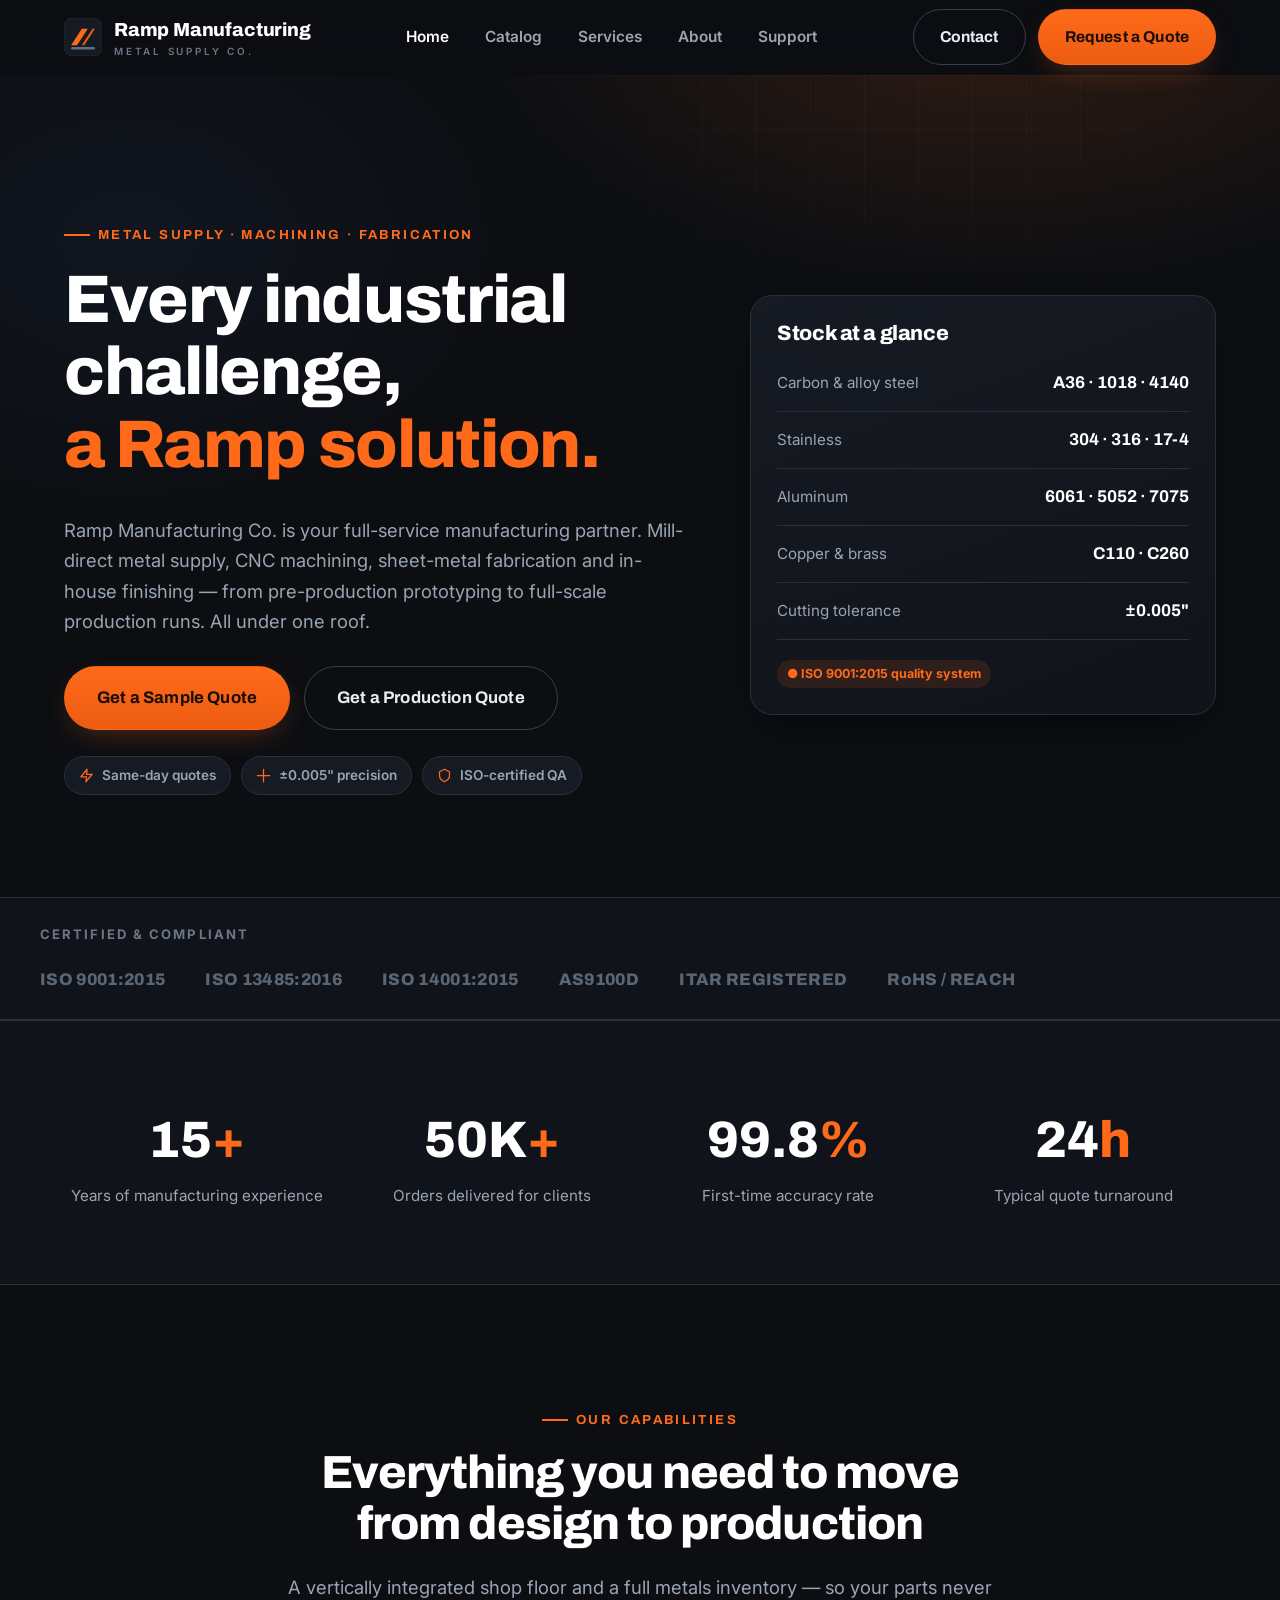
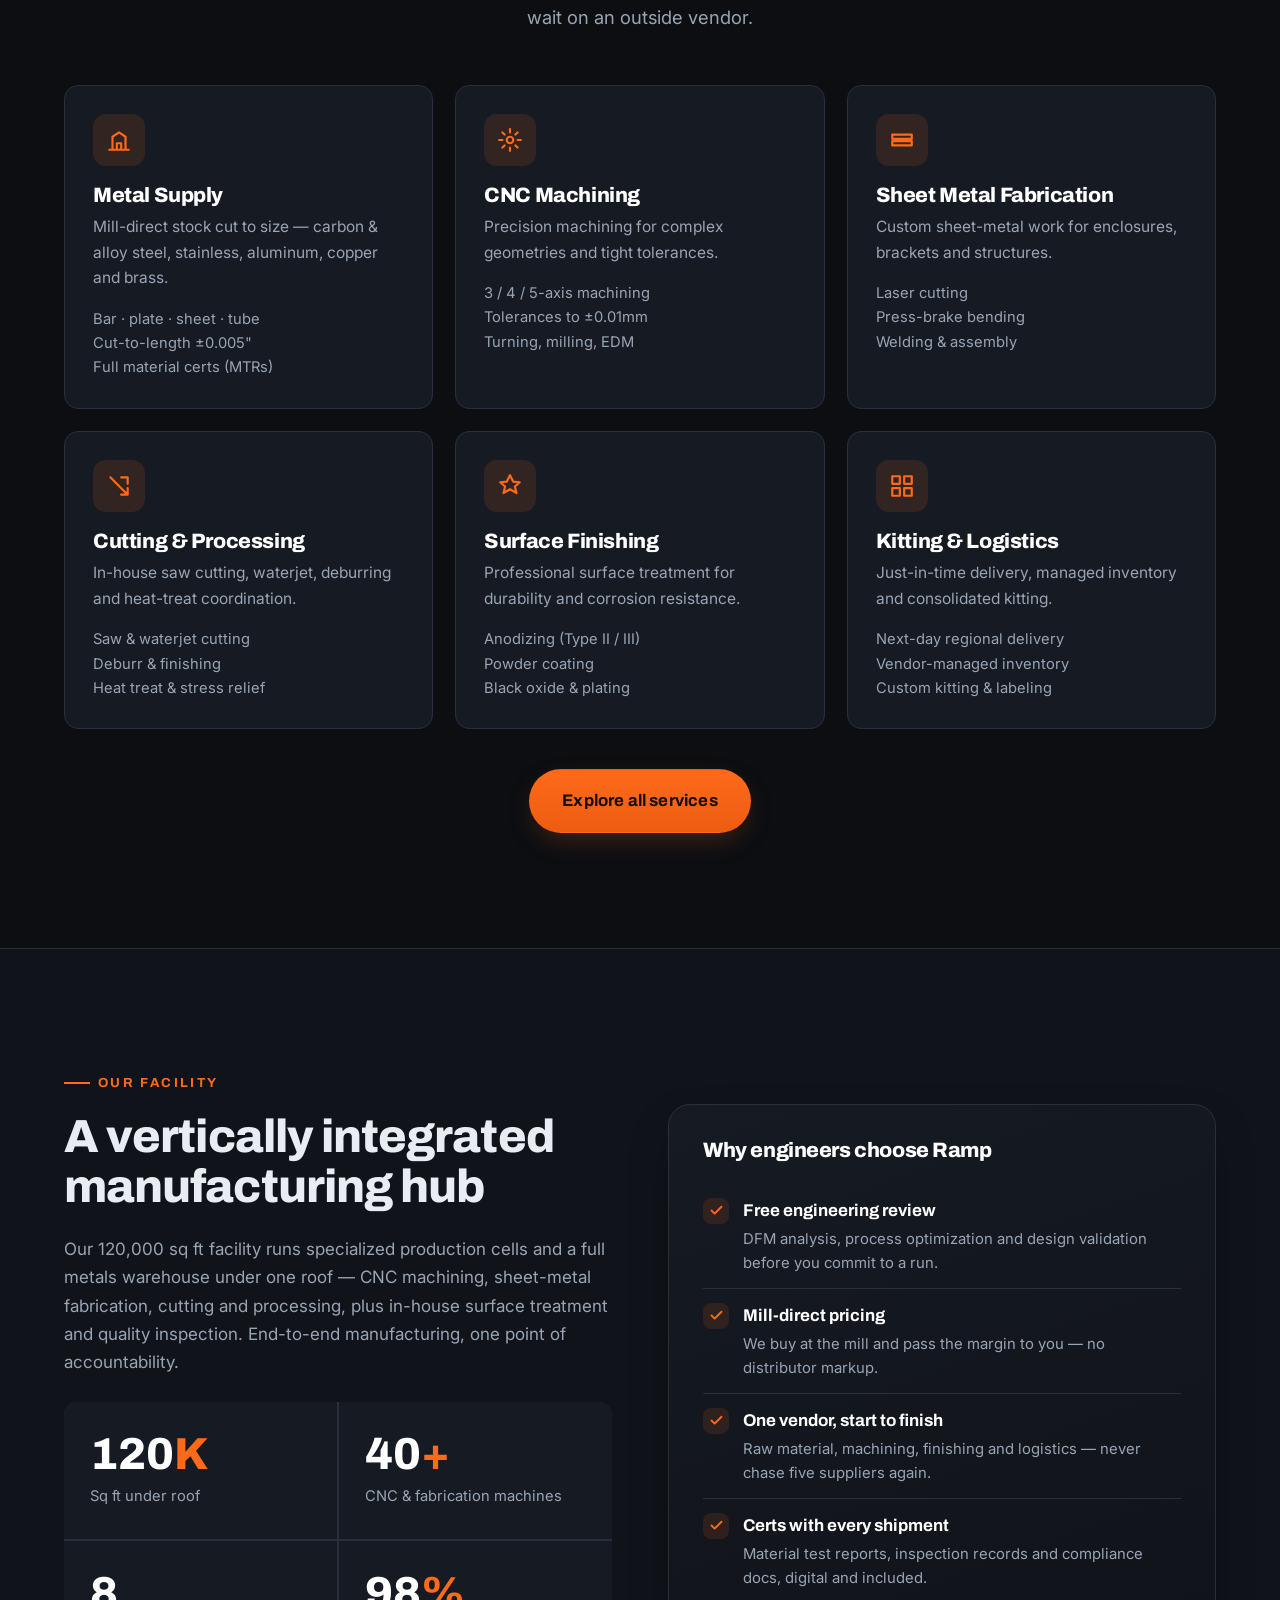
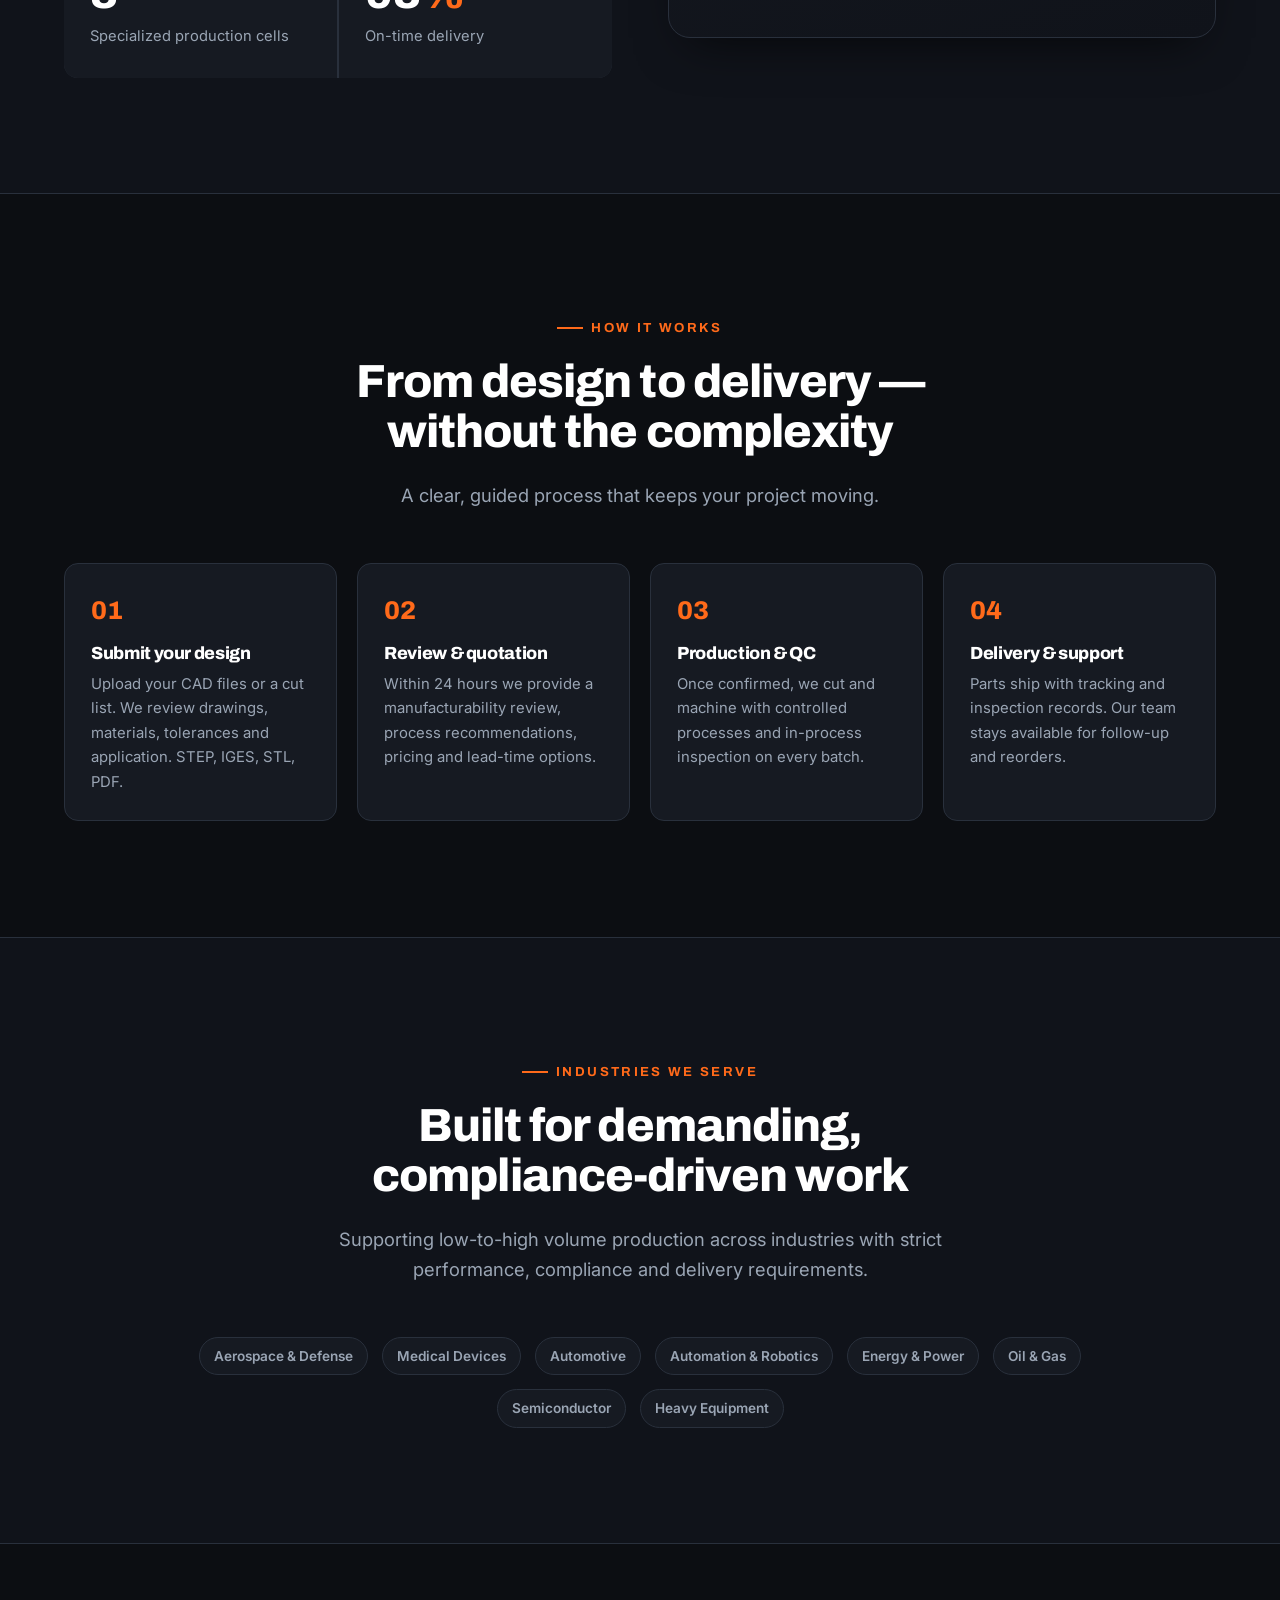
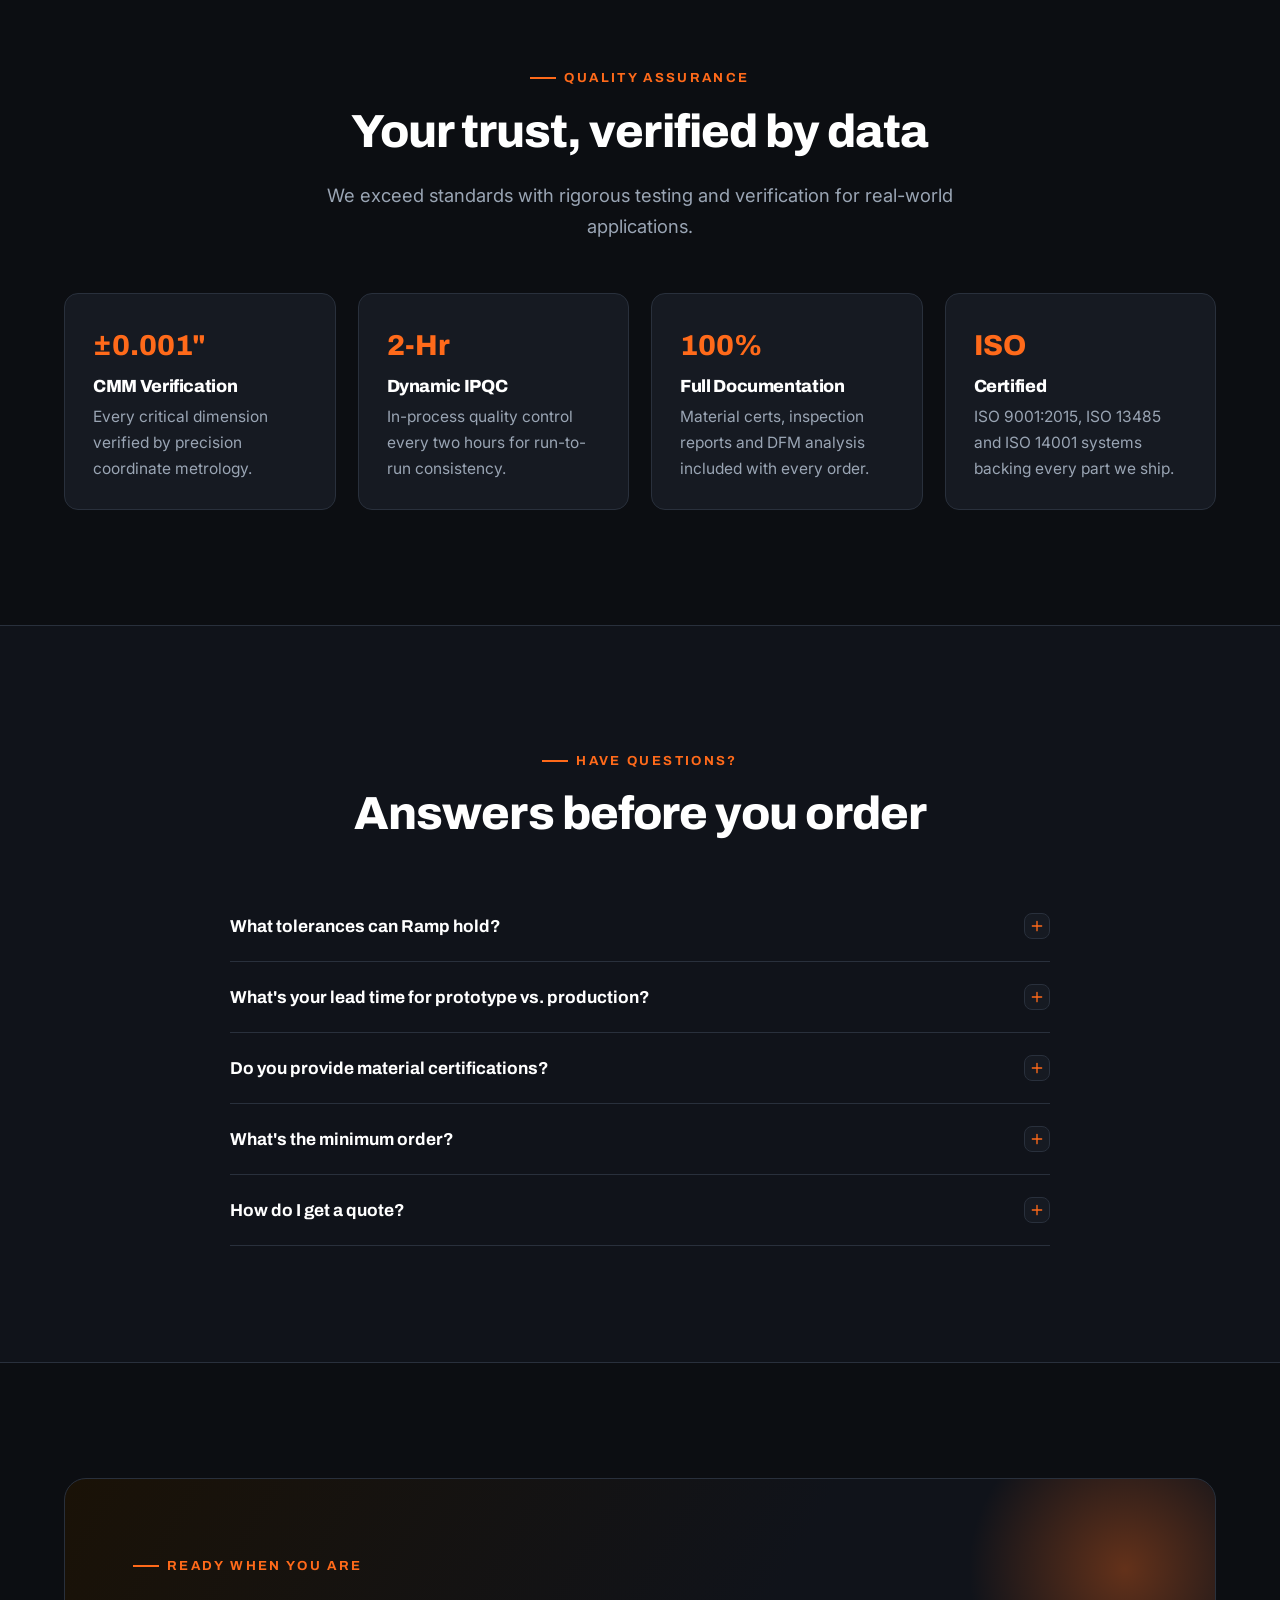
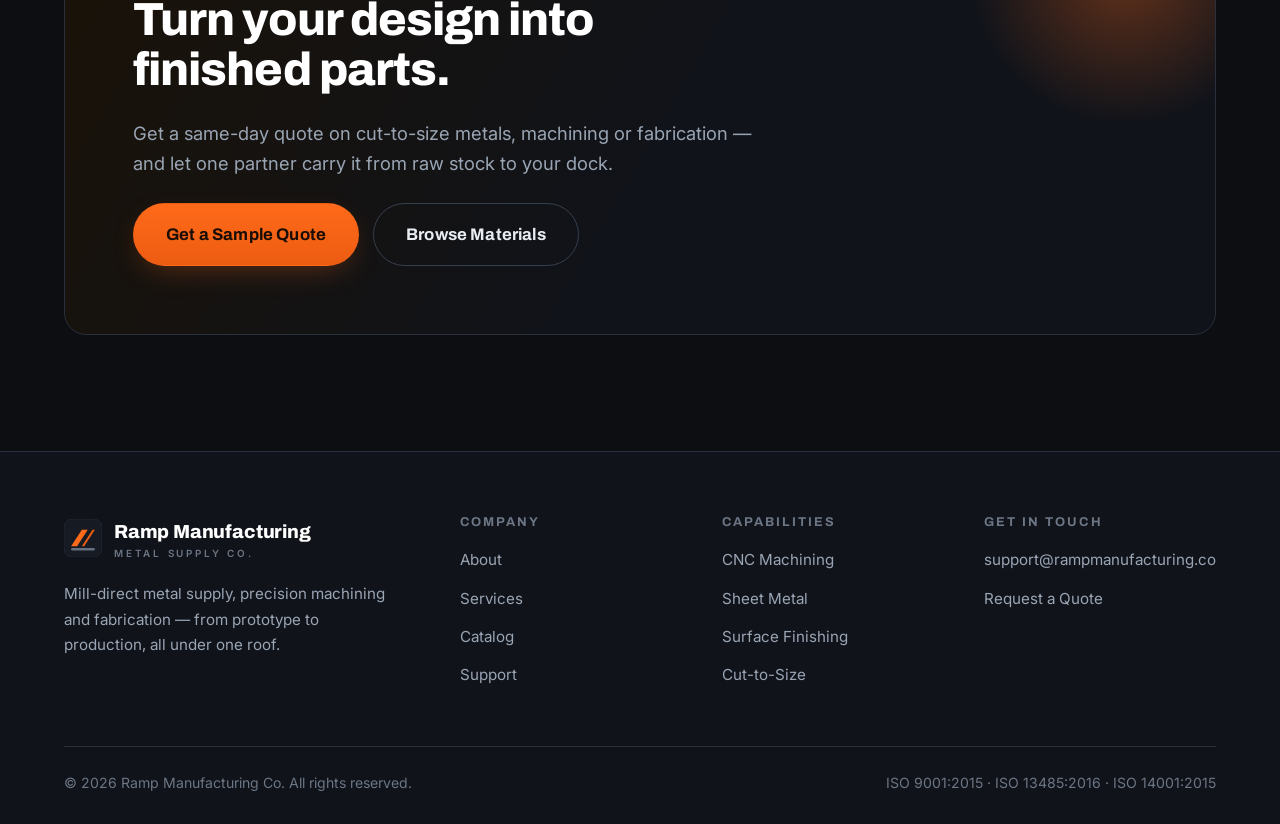
==== commit 00cc2845: "Catalog: shoppable product grid with 26 real product images Reworks materials.html into a Catalog pa" ====
--- a/index.html
+++ b/index.html
@@ -30,7 +30,7 @@
       <nav aria-label="Primary">
         <ul class="nav-links">
           <li><a href="index.html" class="active">Home</a></li>
-          <li><a href="materials.html">Materials</a></li>
+          <li><a href="materials.html">Catalog</a></li>
           <li><a href="services.html">Services</a></li>
           <li><a href="about.html">About</a></li>
           <li><a href="support.html">Support</a></li>
@@ -368,7 +368,7 @@
           <ul>
             <li><a href="about.html">About</a></li>
             <li><a href="services.html">Services</a></li>
-            <li><a href="materials.html">Materials</a></li>
+            <li><a href="materials.html">Catalog</a></li>
             <li><a href="support.html">Support</a></li>
           </ul>
         </div>
--- a/css/styles.css
+++ b/css/styles.css
@@ -597,6 +597,48 @@
   .stat-panel { grid-template-columns: 1fr 1fr; }
 }
 
+/* ---------------- Product catalog ---------------- */
+.cat-group { margin-bottom: 56px; }
+.cat-group-head {
+  display: flex; align-items: baseline; justify-content: space-between;
+  gap: 16px; margin-bottom: 24px; padding-bottom: 14px;
+  border-bottom: 1px solid var(--border);
+}
+.cat-group-head h2 { color: #fff; font-size: clamp(1.4rem, 3vw, 1.9rem); margin: 0; }
+.cat-group-head .count { color: var(--muted-2); font-size: .9rem; font-family: var(--ff-head); font-weight: 700; }
+
+.prod-grid { display: grid; grid-template-columns: repeat(4, 1fr); gap: 22px; }
+
+.prod-card {
+  display: flex; flex-direction: column;
+  background: var(--surface); border: 1px solid var(--border);
+  border-radius: var(--radius); overflow: hidden;
+  transition: transform .2s ease, border-color .2s ease;
+}
+.prod-card:hover { transform: translateY(-4px); border-color: var(--border-2); }
+.prod-img {
+  aspect-ratio: 1 / 1; background: #f2f3f5;
+  overflow: hidden; border-bottom: 1px solid var(--border);
+}
+.prod-img img { width: 100%; height: 100%; object-fit: cover; }
+.prod-body { padding: 18px 18px 20px; display: flex; flex-direction: column; flex: 1; }
+.prod-name { font-family: var(--ff-head); font-weight: 700; color: #fff; font-size: 1.02rem; line-height: 1.25; margin: 0 0 4px; }
+.prod-spec { color: var(--muted); font-size: .88rem; margin: 0 0 14px; }
+.prod-foot { margin-top: auto; display: flex; align-items: center; justify-content: space-between; gap: 12px; }
+.prod-price { font-family: var(--ff-head); font-weight: 800; color: #fff; font-size: 1.25rem; }
+.prod-price::before { content: "$"; color: var(--brand); font-size: .8em; vertical-align: super; margin-right: 1px; }
+.prod-btn {
+  display: inline-flex; align-items: center; gap: 7px;
+  padding: 9px 15px; border-radius: 999px;
+  font-family: var(--ff-head); font-weight: 700; font-size: .84rem;
+  background: var(--brand-soft); color: var(--brand);
+  border: 1px solid transparent; transition: background .15s, color .15s;
+}
+.prod-btn:hover { background: var(--brand); color: #1a0d05; }
+
+@media (max-width: 960px) { .prod-grid { grid-template-columns: repeat(3, 1fr); } }
+@media (max-width: 720px) { .prod-grid { grid-template-columns: repeat(2, 1fr); gap: 14px; } .prod-body { padding: 14px; } }
+
 @media (prefers-reduced-motion: reduce) {
   * { scroll-behavior: auto !important; }
   .reveal { opacity:1 !important; transform:none !important; transition:none !important; }
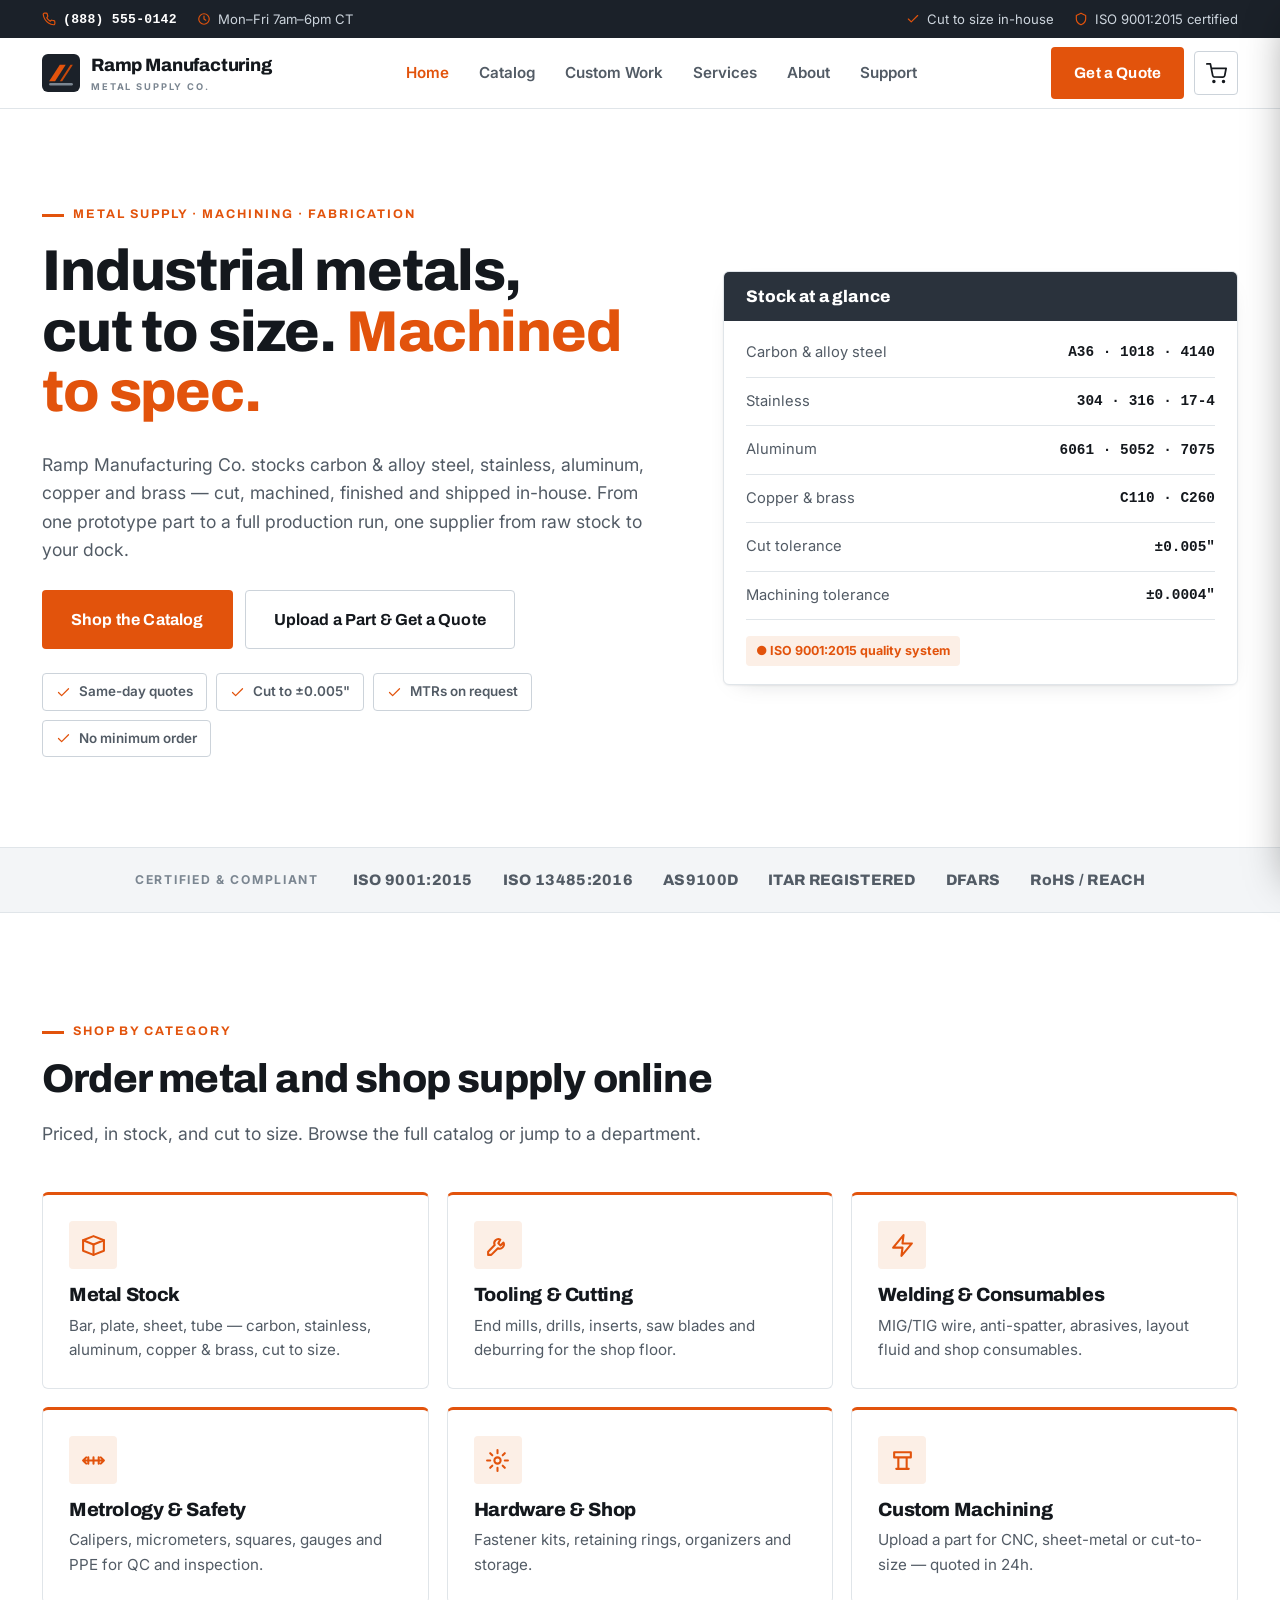
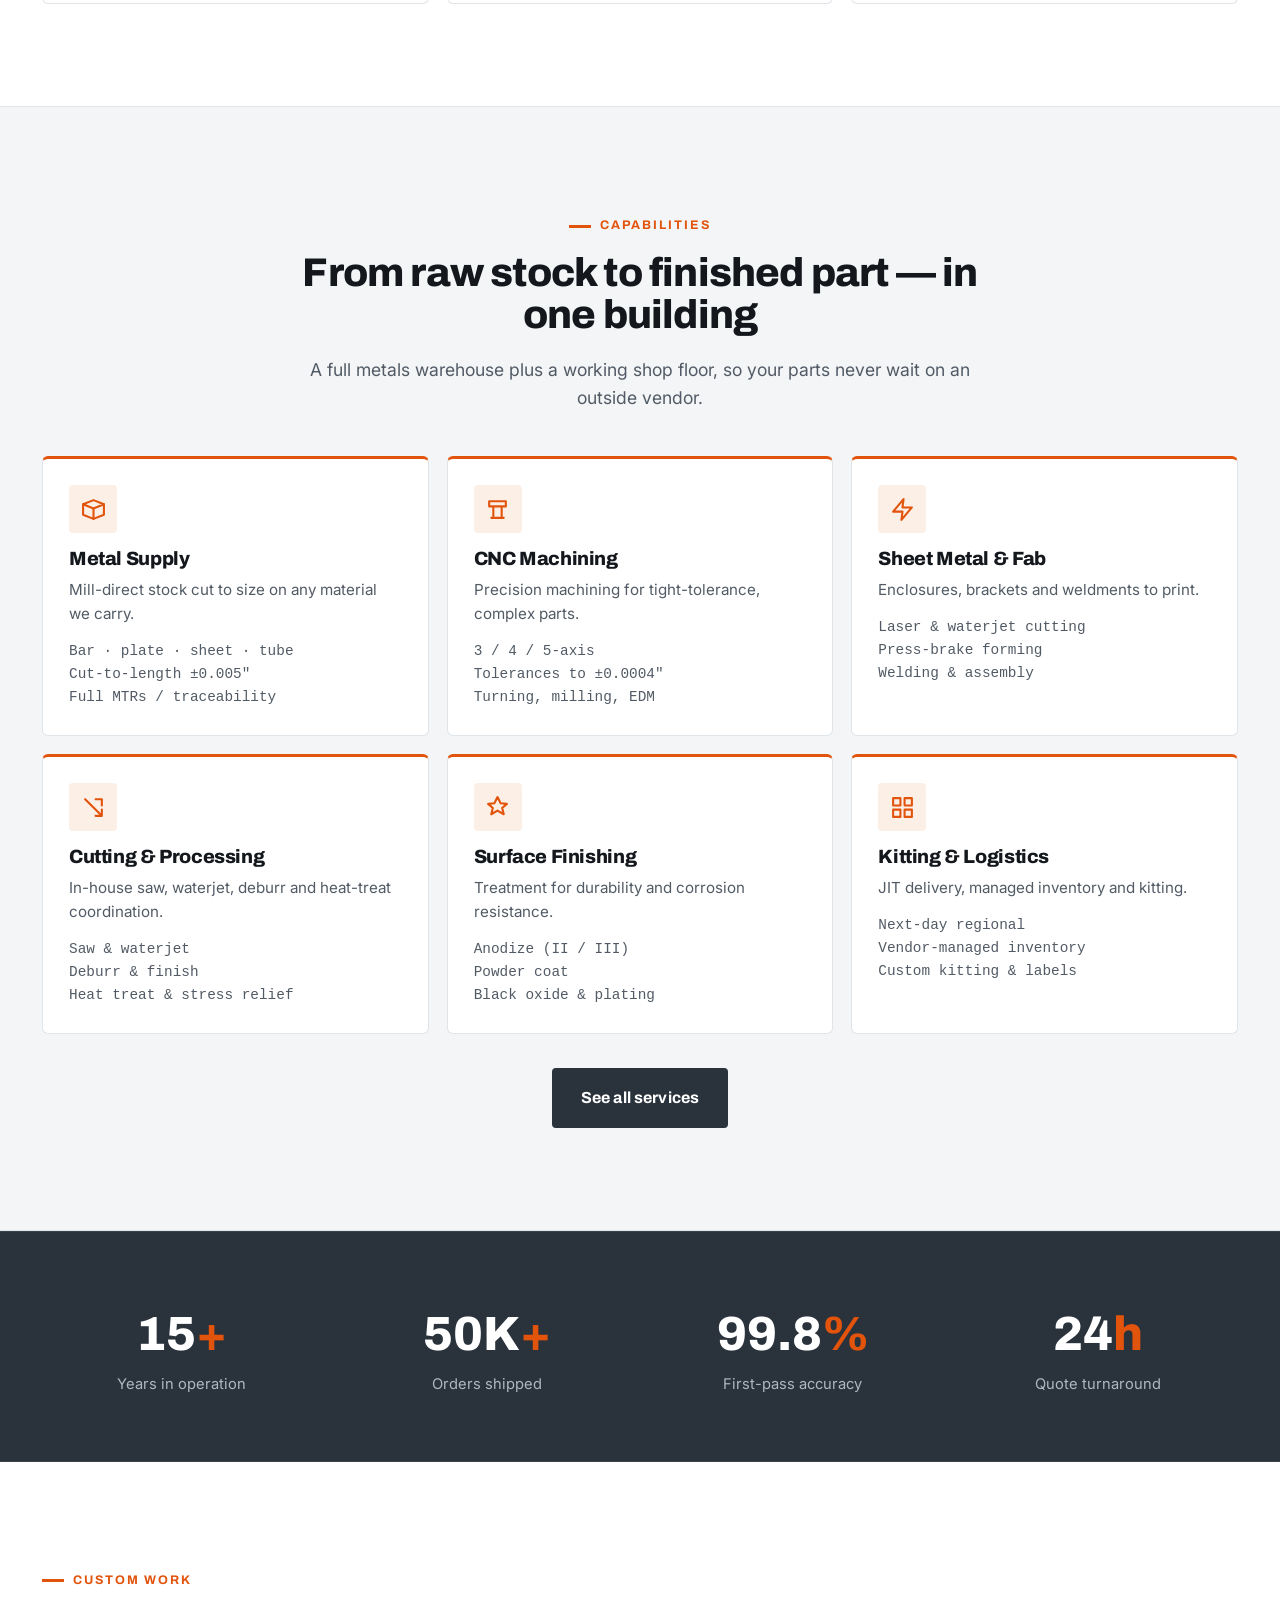
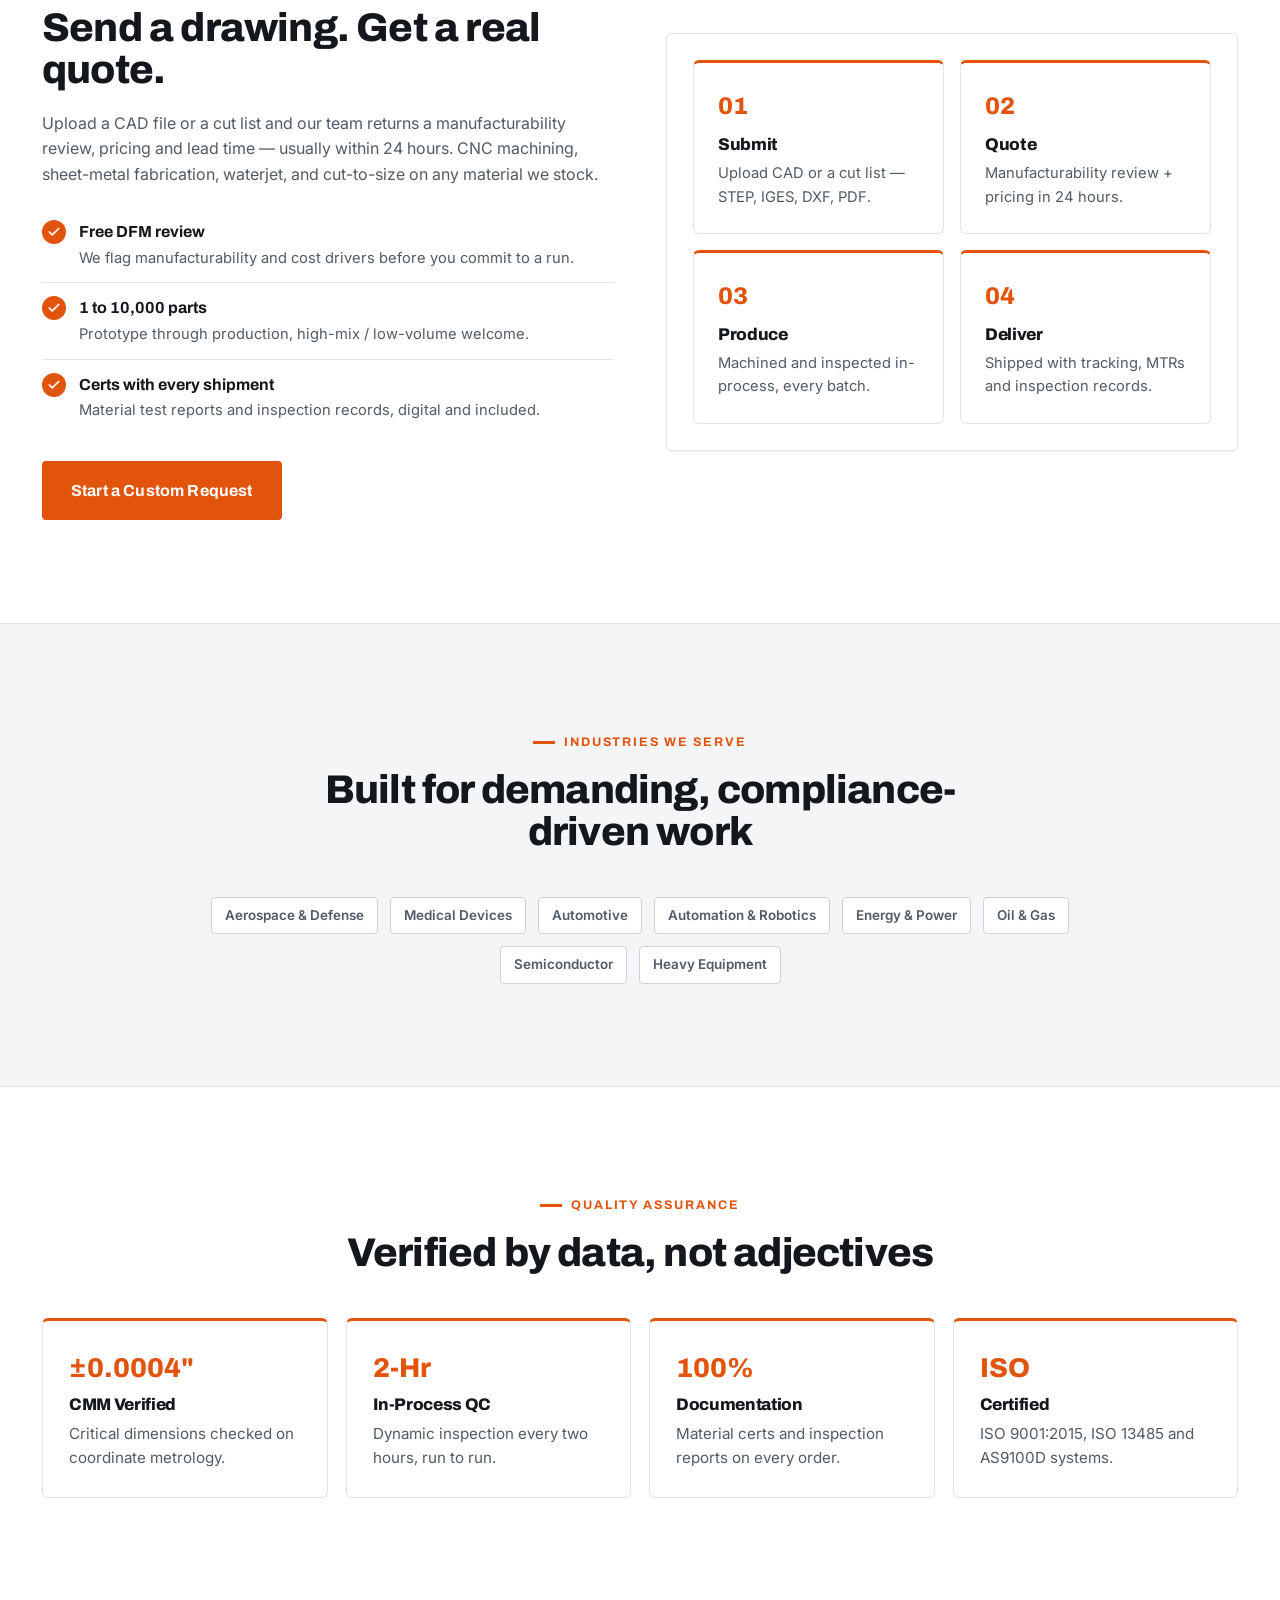
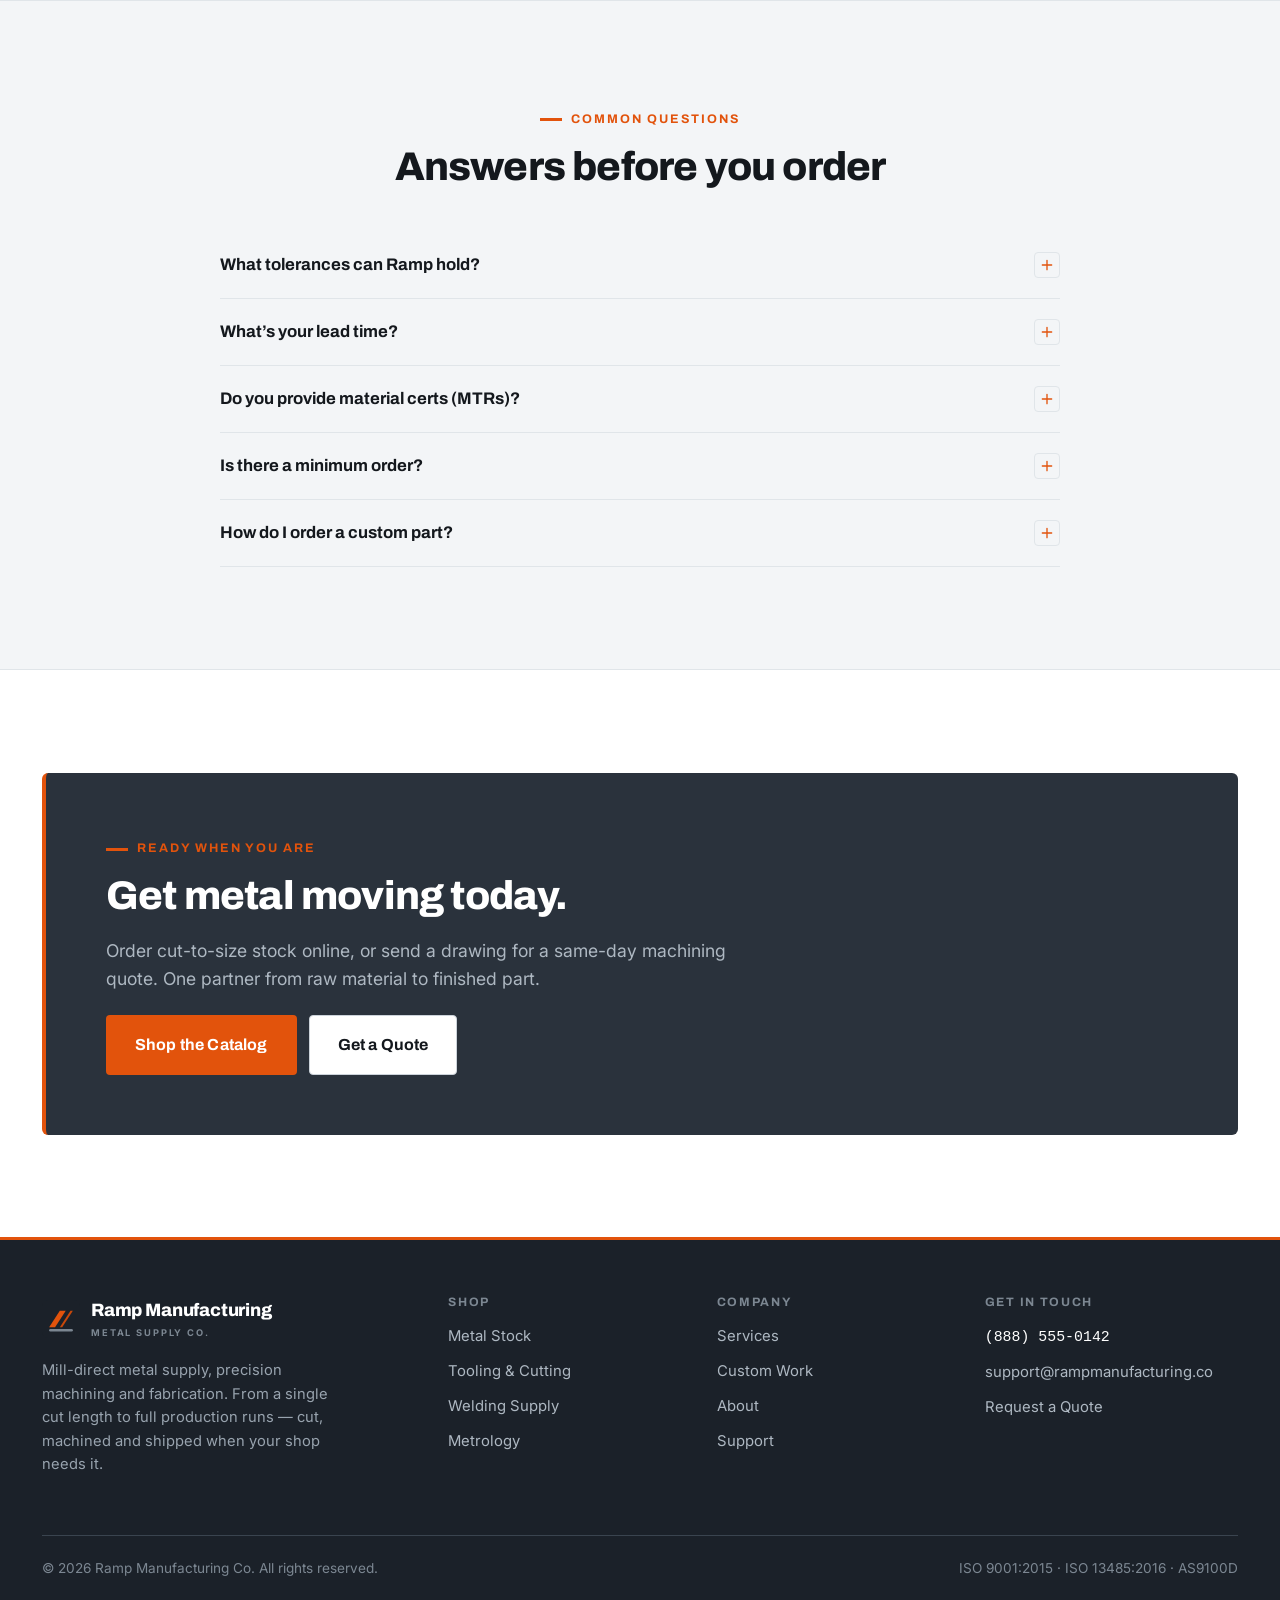
==== commit ba6fb97a: "Redesign: light-industrial theme + cart/checkout + custom-work quote flow Rebuilds the site to match" ====
--- a/index.html
+++ b/index.html
@@ -3,11 +3,8 @@
 <head>
   <meta charset="UTF-8" />
   <meta name="viewport" content="width=device-width, initial-scale=1.0" />
-  <title>Ramp Manufacturing Co. — Precision Metal Supply, Machining & Fabrication</title>
-  <meta name="description" content="Ramp Manufacturing Co. is a full-service industrial partner: mill-direct metal supply, CNC machining, sheet-metal fabrication, in-house processing and surface finishing — from prototype to full production, all under one roof." />
-  <meta property="og:title" content="Ramp Manufacturing Co. — Metal Supply, Machining & Fabrication" />
-  <meta property="og:description" content="Mill-direct metals, precision machining and fabrication, and on-time delivery for shops that can't wait." />
-  <meta property="og:type" content="website" />
+  <title>Ramp Manufacturing Co. — Metal Supply, CNC Machining & Fabrication</title>
+  <meta name="description" content="Order cut-to-size metal stock, tooling and shop supply online, or upload a part for a same-day CNC machining and fabrication quote. ISO 9001:2015. Mill-direct pricing, MTRs, no minimum." />
   <link rel="icon" href="assets/favicon.svg" type="image/svg+xml" />
   <link rel="preconnect" href="https://fonts.googleapis.com" />
   <link rel="preconnect" href="https://fonts.gstatic.com" crossorigin />
@@ -16,385 +13,189 @@
 </head>
 <body>
 
+  <div class="topbar">
+    <div class="container topbar-inner">
+      <div class="tb-left">
+        <span class="tb-item"><svg viewBox="0 0 24 24" fill="none" stroke="currentColor" stroke-width="2" stroke-linecap="round" stroke-linejoin="round"><path d="M22 16.9v3a2 2 0 0 1-2.2 2 19.8 19.8 0 0 1-8.6-3.1 19.5 19.5 0 0 1-6-6 19.8 19.8 0 0 1-3.1-8.7A2 2 0 0 1 4.1 2h3a2 2 0 0 1 2 1.7c.1 1 .4 1.9.7 2.8a2 2 0 0 1-.5 2.1L8.1 9.9a16 16 0 0 0 6 6l1.3-1.3a2 2 0 0 1 2.1-.4c.9.3 1.8.6 2.8.7a2 2 0 0 1 1.7 2z"/></svg><a class="tb-phone" href="tel:+18885550142">(888) 555-0142</a></span>
+        <span class="tb-item"><svg viewBox="0 0 24 24" fill="none" stroke="currentColor" stroke-width="2" stroke-linecap="round" stroke-linejoin="round"><circle cx="12" cy="12" r="9"/><path d="M12 7v5l3 2"/></svg>Mon&ndash;Fri 7am&ndash;6pm CT</span>
+      </div>
+      <div class="tb-right">
+        <span class="tb-item"><svg viewBox="0 0 24 24" fill="none" stroke="currentColor" stroke-width="2" stroke-linecap="round" stroke-linejoin="round"><path d="M20 6 9 17l-5-5"/></svg>Cut to size in-house</span>
+        <span class="tb-item"><svg viewBox="0 0 24 24" fill="none" stroke="currentColor" stroke-width="2" stroke-linecap="round" stroke-linejoin="round"><path d="M12 2l8 4v6c0 5-3.5 8-8 10-4.5-2-8-5-8-10V6z"/></svg>ISO 9001:2015 certified</span>
+      </div>
+    </div>
+  </div>
+
   <header class="site-header">
     <div class="container nav">
-      <a class="brand" href="index.html" aria-label="Ramp Manufacturing Co. — home">
-        <svg class="brand-mark" viewBox="0 0 64 64" xmlns="http://www.w3.org/2000/svg" aria-hidden="true">
-          <rect width="64" height="64" rx="14" fill="#161a22" stroke="#29303c"/>
-          <path d="M12 46 L30 18 h10 L22 46 Z" fill="#ff6a1a"/>
-          <path d="M30 46 L48 18 h4 L34 46 Z" fill="#ec5c11"/>
-          <rect x="12" y="49" width="40" height="4" rx="2" fill="#64707f"/>
-        </svg>
-        <span>Ramp Manufacturing<small>Metal Supply Co.</small></span>
-      </a>
-      <nav aria-label="Primary">
-        <ul class="nav-links">
-          <li><a href="index.html" class="active">Home</a></li>
-          <li><a href="materials.html">Catalog</a></li>
-          <li><a href="services.html">Services</a></li>
-          <li><a href="about.html">About</a></li>
-          <li><a href="support.html">Support</a></li>
-        </ul>
-      </nav>
+      <a class="brand" href="index.html" aria-label="Ramp Manufacturing Co. — home"><svg class="brand-mark" viewBox="0 0 64 64" xmlns="http://www.w3.org/2000/svg" aria-hidden="true"><rect width="64" height="64" rx="10" fill="#1b2129"/><path d="M12 46 L30 18 h10 L22 46 Z" fill="#e2530c"/><path d="M30 46 L48 18 h4 L34 46 Z" fill="#c8480a"/><rect x="12" y="49" width="40" height="4" rx="2" fill="#7b8691"/></svg><span>Ramp Manufacturing<small>Metal Supply Co.</small></span></a>
+      <nav aria-label="Primary"><ul class="nav-links"><li><a href="index.html" class="active">Home</a></li><li><a href="materials.html">Catalog</a></li><li><a href="custom.html">Custom Work</a></li><li><a href="services.html">Services</a></li><li><a href="about.html">About</a></li><li><a href="support.html">Support</a></li></ul></nav>
       <div class="nav-cta">
-        <a class="btn btn--ghost" href="support.html">Contact</a>
-        <a class="btn btn--primary" href="support.html#quote">Request a Quote</a>
-        <button class="nav-toggle" aria-label="Toggle menu" aria-expanded="false">
-          <svg viewBox="0 0 24 24" fill="none" stroke="currentColor" stroke-width="2" stroke-linecap="round"><path d="M3 6h18M3 12h18M3 18h18"/></svg>
-        </button>
+        <a class="btn btn--primary" href="custom.html">Get a Quote</a>
+        <a class="cart-link" href="#" data-open-cart aria-label="Open cart"><svg viewBox="0 0 24 24" fill="none" stroke="currentColor" stroke-width="2" stroke-linecap="round" stroke-linejoin="round"><circle cx="9" cy="21" r="1"/><circle cx="20" cy="21" r="1"/><path d="M1 1h4l2.7 13.4a2 2 0 0 0 2 1.6h9.7a2 2 0 0 0 2-1.6L23 6H6"/></svg><span class="cart-count" data-count="0"></span></a>
+        <button class="nav-toggle" aria-label="Toggle menu" aria-expanded="false"><svg viewBox="0 0 24 24" fill="none" stroke="currentColor" stroke-width="2" stroke-linecap="round"><path d="M3 6h18M3 12h18M3 18h18"/></svg></button>
       </div>
     </div>
   </header>
 
   <main>
-    <!-- HERO -->
     <section class="hero">
       <div class="container">
         <div class="hero-grid">
           <div>
-            <span class="eyebrow">Metal supply · Machining · Fabrication</span>
-            <h1>Every industrial challenge,<br><span class="accent">a Ramp solution.</span></h1>
-            <p class="lead">Ramp Manufacturing Co. is your full-service manufacturing partner. Mill-direct metal supply, CNC machining, sheet-metal fabrication and in-house finishing — from pre-production prototyping to full-scale production runs. All under one roof.</p>
+            <span class="eyebrow">Metal supply &middot; Machining &middot; Fabrication</span>
+            <h1>Industrial metals,<br>cut to size. <span class="accent">Machined to spec.</span></h1>
+            <p class="lead">Ramp Manufacturing Co. stocks carbon &amp; alloy steel, stainless, aluminum, copper and brass &mdash; cut, machined, finished and shipped in-house. From one prototype part to a full production run, one supplier from raw stock to your dock.</p>
             <div class="hero-actions">
-              <a class="btn btn--primary btn--lg" href="support.html#quote">Get a Sample Quote</a>
-              <a class="btn btn--ghost btn--lg" href="support.html#quote">Get a Production Quote</a>
+              <a class="btn btn--primary btn--lg" href="materials.html">Shop the Catalog</a>
+              <a class="btn btn--ghost btn--lg" href="custom.html">Upload a Part &amp; Get a Quote</a>
             </div>
-            <div class="pill-row" style="margin-top:26px">
-              <span class="pill"><svg viewBox="0 0 24 24" fill="none" stroke="currentColor" stroke-width="2" stroke-linecap="round" stroke-linejoin="round"><path d="M13 2 3 14h9l-1 8 10-12h-9z"/></svg> Same-day quotes</span>
-              <span class="pill"><svg viewBox="0 0 24 24" fill="none" stroke="currentColor" stroke-width="2" stroke-linecap="round"><path d="M12 2v20M2 12h20"/></svg> ±0.005" precision</span>
-              <span class="pill"><svg viewBox="0 0 24 24" fill="none" stroke="currentColor" stroke-width="2" stroke-linecap="round" stroke-linejoin="round"><path d="M12 2l8 4v6c0 5-3.5 8-8 10-4.5-2-8-5-8-10V6z"/></svg> ISO-certified QA</span>
+            <div class="pill-row" style="margin-top:24px">
+              <span class="pill"><svg viewBox="0 0 24 24" fill="none" stroke="currentColor" stroke-width="2" stroke-linecap="round" stroke-linejoin="round"><path d="M20 6 9 17l-5-5"/></svg>Same-day quotes</span>
+              <span class="pill"><svg viewBox="0 0 24 24" fill="none" stroke="currentColor" stroke-width="2" stroke-linecap="round" stroke-linejoin="round"><path d="M20 6 9 17l-5-5"/></svg>Cut to &plusmn;0.005&quot;</span>
+              <span class="pill"><svg viewBox="0 0 24 24" fill="none" stroke="currentColor" stroke-width="2" stroke-linecap="round" stroke-linejoin="round"><path d="M20 6 9 17l-5-5"/></svg>MTRs on request</span>
+              <span class="pill"><svg viewBox="0 0 24 24" fill="none" stroke="currentColor" stroke-width="2" stroke-linecap="round" stroke-linejoin="round"><path d="M20 6 9 17l-5-5"/></svg>No minimum order</span>
             </div>
           </div>
-
-          <aside class="hero-card" aria-label="At a glance">
+          <aside class="hero-card" aria-label="Stock at a glance">
             <h3>Stock at a glance</h3>
-            <div class="spec-row"><span class="k">Carbon &amp; alloy steel</span><span class="v">A36 · 1018 · 4140</span></div>
-            <div class="spec-row"><span class="k">Stainless</span><span class="v">304 · 316 · 17-4</span></div>
-            <div class="spec-row"><span class="k">Aluminum</span><span class="v">6061 · 5052 · 7075</span></div>
-            <div class="spec-row"><span class="k">Copper &amp; brass</span><span class="v">C110 · C260</span></div>
-            <div class="spec-row"><span class="k">Cutting tolerance</span><span class="v">±0.005"</span></div>
-            <div style="margin-top:18px"><span class="badge-inline">● ISO 9001:2015 quality system</span></div>
+            <div class="hc-body">
+              <div class="spec-row"><span class="k">Carbon &amp; alloy steel</span><span class="v">A36 &middot; 1018 &middot; 4140</span></div>
+              <div class="spec-row"><span class="k">Stainless</span><span class="v">304 &middot; 316 &middot; 17-4</span></div>
+              <div class="spec-row"><span class="k">Aluminum</span><span class="v">6061 &middot; 5052 &middot; 7075</span></div>
+              <div class="spec-row"><span class="k">Copper &amp; brass</span><span class="v">C110 &middot; C260</span></div>
+              <div class="spec-row"><span class="k">Cut tolerance</span><span class="v">&plusmn;0.005&quot;</span></div>
+              <div class="spec-row"><span class="k">Machining tolerance</span><span class="v">&plusmn;0.0004&quot;</span></div>
+              <div style="margin-top:16px"><span class="badge-inline">&#9679; ISO 9001:2015 quality system</span></div>
+            </div>
           </aside>
         </div>
       </div>
     </section>
 
-    <!-- TRUST BAR -->
     <section class="trust">
       <div class="container trust-inner">
         <span class="trust-label">Certified &amp; compliant</span>
-        <div class="trust-logos">
-          <span>ISO 9001:2015</span>
-          <span>ISO 13485:2016</span>
-          <span>ISO 14001:2015</span>
-          <span>AS9100D</span>
-          <span>ITAR REGISTERED</span>
-          <span>RoHS / REACH</span>
-        </div>
-      </div>
-    </section>
-
-    <!-- STATS BAND -->
+        <div class="trust-logos"><span>ISO 9001:2015</span><span>ISO 13485:2016</span><span>AS9100D</span><span>ITAR REGISTERED</span><span>DFARS</span><span>RoHS / REACH</span></div>
+      </div>
+    </section>
+
+    <section class="section">
+      <div class="container">
+        <div class="section-head reveal"><span class="eyebrow">Shop by category</span><h2>Order metal and shop supply online</h2><p class="lead">Priced, in stock, and cut to size. Browse the full catalog or jump to a department.</p></div>
+        <div class="grid grid-3">
+          <a class="card card--accent reveal" href="materials.html" style="display:block"><div class="card-icon"><svg viewBox="0 0 24 24" fill="none" stroke="currentColor" stroke-width="2" stroke-linecap="round" stroke-linejoin="round"><path d="M2 7l10-4 10 4-10 4z"/><path d="M2 7v10l10 4 10-4V7"/><path d="M12 11v10"/></svg></div><h3>Metal Stock</h3><p>Bar, plate, sheet, tube &mdash; carbon, stainless, aluminum, copper &amp; brass, cut to size.</p></a><a class="card card--accent reveal" href="materials.html" style="display:block"><div class="card-icon"><svg viewBox="0 0 24 24" fill="none" stroke="currentColor" stroke-width="2" stroke-linecap="round" stroke-linejoin="round"><path d="M14.7 6.3a4 4 0 0 0-5.4 5.3L3 18v3h3l6.4-6.4a4 4 0 0 0 5.3-5.4l-2.8 2.8-2.1-2.1z"/></svg></div><h3>Tooling &amp; Cutting</h3><p>End mills, drills, inserts, saw blades and deburring for the shop floor.</p></a><a class="card card--accent reveal" href="materials.html" style="display:block"><div class="card-icon"><svg viewBox="0 0 24 24" fill="none" stroke="currentColor" stroke-width="2" stroke-linecap="round" stroke-linejoin="round"><path d="M13 2 3 14h9l-1 8 10-12h-9z"/></svg></div><h3>Welding &amp; Consumables</h3><p>MIG/TIG wire, anti-spatter, abrasives, layout fluid and shop consumables.</p></a><a class="card card--accent reveal" href="materials.html" style="display:block"><div class="card-icon"><svg viewBox="0 0 24 24" fill="none" stroke="currentColor" stroke-width="2" stroke-linecap="round" stroke-linejoin="round"><path d="M2 12h20M2 12l3-3M2 12l3 3M22 12l-3-3M22 12l-3 3M7 9v6M12 9v6M17 9v6"/></svg></div><h3>Metrology &amp; Safety</h3><p>Calipers, micrometers, squares, gauges and PPE for QC and inspection.</p></a><a class="card card--accent reveal" href="materials.html" style="display:block"><div class="card-icon"><svg viewBox="0 0 24 24" fill="none" stroke="currentColor" stroke-width="2" stroke-linecap="round" stroke-linejoin="round"><circle cx="12" cy="12" r="3"/><path d="M12 2v3M12 19v3M2 12h3M19 12h3M5 5l2 2M17 17l2 2M19 5l-2 2M7 17l-2 2"/></svg></div><h3>Hardware &amp; Shop</h3><p>Fastener kits, retaining rings, organizers and storage.</p></a><a class="card card--accent reveal" href="materials.html" style="display:block"><div class="card-icon"><svg viewBox="0 0 24 24" fill="none" stroke="currentColor" stroke-width="2" stroke-linecap="round" stroke-linejoin="round"><path d="M4 4h16v5H4zM8 9v11M16 9v11M6 20h12"/></svg></div><h3>Custom Machining</h3><p>Upload a part for CNC, sheet-metal or cut-to-size &mdash; quoted in 24h.</p></a>
+        </div>
+      </div>
+    </section>
+
+    <section class="section--band section">
+      <div class="container">
+        <div class="section-head center reveal"><span class="eyebrow">Capabilities</span><h2>From raw stock to finished part &mdash; in one building</h2><p class="lead mx-auto">A full metals warehouse plus a working shop floor, so your parts never wait on an outside vendor.</p></div>
+        <div class="grid grid-3">
+          <article class="card card--accent reveal"><div class="card-icon"><svg viewBox="0 0 24 24" fill="none" stroke="currentColor" stroke-width="2" stroke-linecap="round" stroke-linejoin="round"><path d="M2 7l10-4 10 4-10 4z"/><path d="M2 7v10l10 4 10-4V7"/><path d="M12 11v10"/></svg></div><h3>Metal Supply</h3><p>Mill-direct stock cut to size on any material we carry.</p><ul style="list-style:none;padding:14px 0 0;margin:0;color:var(--muted);font-size:.9rem;font-family:var(--ff-mono)"><li>Bar &middot; plate &middot; sheet &middot; tube</li><li>Cut-to-length &plusmn;0.005&quot;</li><li>Full MTRs / traceability</li></ul></article><article class="card card--accent reveal"><div class="card-icon"><svg viewBox="0 0 24 24" fill="none" stroke="currentColor" stroke-width="2" stroke-linecap="round" stroke-linejoin="round"><path d="M4 4h16v5H4zM8 9v11M16 9v11M6 20h12"/></svg></div><h3>CNC Machining</h3><p>Precision machining for tight-tolerance, complex parts.</p><ul style="list-style:none;padding:14px 0 0;margin:0;color:var(--muted);font-size:.9rem;font-family:var(--ff-mono)"><li>3 / 4 / 5-axis</li><li>Tolerances to &plusmn;0.0004&quot;</li><li>Turning, milling, EDM</li></ul></article><article class="card card--accent reveal"><div class="card-icon"><svg viewBox="0 0 24 24" fill="none" stroke="currentColor" stroke-width="2" stroke-linecap="round" stroke-linejoin="round"><path d="M13 2 3 14h9l-1 8 10-12h-9z"/></svg></div><h3>Sheet Metal &amp; Fab</h3><p>Enclosures, brackets and weldments to print.</p><ul style="list-style:none;padding:14px 0 0;margin:0;color:var(--muted);font-size:.9rem;font-family:var(--ff-mono)"><li>Laser &amp; waterjet cutting</li><li>Press-brake forming</li><li>Welding &amp; assembly</li></ul></article><article class="card card--accent reveal"><div class="card-icon"><svg viewBox="0 0 24 24" fill="none" stroke="currentColor" stroke-width="2" stroke-linecap="round" stroke-linejoin="round"><path d="M4 4l16 16M14 4h6v6M20 14v6h-6"/></svg></div><h3>Cutting &amp; Processing</h3><p>In-house saw, waterjet, deburr and heat-treat coordination.</p><ul style="list-style:none;padding:14px 0 0;margin:0;color:var(--muted);font-size:.9rem;font-family:var(--ff-mono)"><li>Saw &amp; waterjet</li><li>Deburr &amp; finish</li><li>Heat treat &amp; stress relief</li></ul></article><article class="card card--accent reveal"><div class="card-icon"><svg viewBox="0 0 24 24" fill="none" stroke="currentColor" stroke-width="2" stroke-linecap="round" stroke-linejoin="round"><path d="M12 2l3 6 6 .5-4.5 4 1.5 6L12 15l-6 3.5 1.5-6L3 8.5 9 8z"/></svg></div><h3>Surface Finishing</h3><p>Treatment for durability and corrosion resistance.</p><ul style="list-style:none;padding:14px 0 0;margin:0;color:var(--muted);font-size:.9rem;font-family:var(--ff-mono)"><li>Anodize (II / III)</li><li>Powder coat</li><li>Black oxide &amp; plating</li></ul></article><article class="card card--accent reveal"><div class="card-icon"><svg viewBox="0 0 24 24" fill="none" stroke="currentColor" stroke-width="2" stroke-linecap="round" stroke-linejoin="round"><path d="M3 3h7v7H3zM14 3h7v7h-7zM14 14h7v7h-7zM3 14h7v7H3z"/></svg></div><h3>Kitting &amp; Logistics</h3><p>JIT delivery, managed inventory and kitting.</p><ul style="list-style:none;padding:14px 0 0;margin:0;color:var(--muted);font-size:.9rem;font-family:var(--ff-mono)"><li>Next-day regional</li><li>Vendor-managed inventory</li><li>Custom kitting &amp; labels</li></ul></article>
+        </div>
+        <div class="text-center" style="margin-top:34px"><a class="btn btn--dark btn--lg" href="services.html">See all services</a></div>
+      </div>
+    </section>
+
     <section class="stats-band section--tight">
-      <div class="container">
-        <div class="stats-row">
-          <div class="reveal"><div class="num">15<span>+</span></div><div class="lbl">Years of manufacturing experience</div></div>
-          <div class="reveal"><div class="num">50K<span>+</span></div><div class="lbl">Orders delivered for clients</div></div>
-          <div class="reveal"><div class="num">99.8<span>%</span></div><div class="lbl">First-time accuracy rate</div></div>
-          <div class="reveal"><div class="num">24<span>h</span></div><div class="lbl">Typical quote turnaround</div></div>
-        </div>
-      </div>
-    </section>
-
-    <!-- CAPABILITIES -->
-    <section class="section">
-      <div class="container">
-        <div class="section-head center reveal">
-          <span class="eyebrow">Our capabilities</span>
-          <h2>Everything you need to move from design to production</h2>
-          <p class="lead mx-auto">A vertically integrated shop floor and a full metals inventory — so your parts never wait on an outside vendor.</p>
-        </div>
-        <div class="grid grid-3">
-          <article class="card reveal">
-            <div class="card-icon"><svg viewBox="0 0 24 24" fill="none" stroke="currentColor" stroke-width="2" stroke-linecap="round" stroke-linejoin="round"><path d="M3 21h18M6 21V9l6-4 6 4v12M10 21v-6h4v6"/></svg></div>
-            <h3>Metal Supply</h3>
-            <p>Mill-direct stock cut to size — carbon &amp; alloy steel, stainless, aluminum, copper and brass.</p>
-            <ul style="list-style:none;padding:16px 0 0;margin:0;color:var(--muted);font-size:.92rem">
-              <li>Bar · plate · sheet · tube</li>
-              <li>Cut-to-length ±0.005"</li>
-              <li>Full material certs (MTRs)</li>
-            </ul>
-          </article>
-          <article class="card reveal">
-            <div class="card-icon"><svg viewBox="0 0 24 24" fill="none" stroke="currentColor" stroke-width="2" stroke-linecap="round" stroke-linejoin="round"><circle cx="12" cy="12" r="3"/><path d="M12 2v3M12 19v3M2 12h3M19 12h3M5 5l2 2M17 17l2 2M19 5l-2 2M7 17l-2 2"/></svg></div>
-            <h3>CNC Machining</h3>
-            <p>Precision machining for complex geometries and tight tolerances.</p>
-            <ul style="list-style:none;padding:16px 0 0;margin:0;color:var(--muted);font-size:.92rem">
-              <li>3 / 4 / 5-axis machining</li>
-              <li>Tolerances to ±0.01mm</li>
-              <li>Turning, milling, EDM</li>
-            </ul>
-          </article>
-          <article class="card reveal">
-            <div class="card-icon"><svg viewBox="0 0 24 24" fill="none" stroke="currentColor" stroke-width="2" stroke-linecap="round" stroke-linejoin="round"><path d="M3 7h18v4H3zM3 13h18v4H3z"/></svg></div>
-            <h3>Sheet Metal Fabrication</h3>
-            <p>Custom sheet-metal work for enclosures, brackets and structures.</p>
-            <ul style="list-style:none;padding:16px 0 0;margin:0;color:var(--muted);font-size:.92rem">
-              <li>Laser cutting</li>
-              <li>Press-brake bending</li>
-              <li>Welding &amp; assembly</li>
-            </ul>
-          </article>
-          <article class="card reveal">
-            <div class="card-icon"><svg viewBox="0 0 24 24" fill="none" stroke="currentColor" stroke-width="2" stroke-linecap="round" stroke-linejoin="round"><path d="M4 4l16 16M14 4h6v6M20 14v6h-6"/></svg></div>
-            <h3>Cutting &amp; Processing</h3>
-            <p>In-house saw cutting, waterjet, deburring and heat-treat coordination.</p>
-            <ul style="list-style:none;padding:16px 0 0;margin:0;color:var(--muted);font-size:.92rem">
-              <li>Saw &amp; waterjet cutting</li>
-              <li>Deburr &amp; finishing</li>
-              <li>Heat treat &amp; stress relief</li>
-            </ul>
-          </article>
-          <article class="card reveal">
-            <div class="card-icon"><svg viewBox="0 0 24 24" fill="none" stroke="currentColor" stroke-width="2" stroke-linecap="round" stroke-linejoin="round"><path d="M12 2l3 6 6 .5-4.5 4 1.5 6L12 15l-6 3.5 1.5-6L3 8.5 9 8z"/></svg></div>
-            <h3>Surface Finishing</h3>
-            <p>Professional surface treatment for durability and corrosion resistance.</p>
-            <ul style="list-style:none;padding:16px 0 0;margin:0;color:var(--muted);font-size:.92rem">
-              <li>Anodizing (Type II / III)</li>
-              <li>Powder coating</li>
-              <li>Black oxide &amp; plating</li>
-            </ul>
-          </article>
-          <article class="card reveal">
-            <div class="card-icon"><svg viewBox="0 0 24 24" fill="none" stroke="currentColor" stroke-width="2" stroke-linecap="round" stroke-linejoin="round"><path d="M3 3h7v7H3zM14 3h7v7h-7zM14 14h7v7h-7zM3 14h7v7H3z"/></svg></div>
-            <h3>Kitting &amp; Logistics</h3>
-            <p>Just-in-time delivery, managed inventory and consolidated kitting.</p>
-            <ul style="list-style:none;padding:16px 0 0;margin:0;color:var(--muted);font-size:.92rem">
-              <li>Next-day regional delivery</li>
-              <li>Vendor-managed inventory</li>
-              <li>Custom kitting &amp; labeling</li>
-            </ul>
-          </article>
-        </div>
-        <div class="text-center" style="margin-top:40px">
-          <a class="btn btn--primary btn--lg" href="services.html">Explore all services</a>
-        </div>
-      </div>
-    </section>
-
-    <!-- FACILITY SPLIT -->
-    <section class="section stats-band">
-      <div class="container">
-        <div class="split">
-          <div class="reveal">
-            <span class="eyebrow">Our facility</span>
-            <h2>A vertically integrated manufacturing hub</h2>
-            <p>Our 120,000 sq ft facility runs specialized production cells and a full metals warehouse under one roof — CNC machining, sheet-metal fabrication, cutting and processing, plus in-house surface treatment and quality inspection. End-to-end manufacturing, one point of accountability.</p>
-            <div class="stat-panel" style="margin-top:26px">
-              <div class="stat"><div class="num">120<span>K</span></div><div class="lbl">Sq ft under roof</div></div>
-              <div class="stat"><div class="num">40<span>+</span></div><div class="lbl">CNC &amp; fabrication machines</div></div>
-              <div class="stat"><div class="num">8</div><div class="lbl">Specialized production cells</div></div>
-              <div class="stat"><div class="num">98<span>%</span></div><div class="lbl">On-time delivery</div></div>
-            </div>
+      <div class="container"><div class="stats-row">
+        <div class="reveal"><div class="num">15<span>+</span></div><div class="lbl">Years in operation</div></div>
+        <div class="reveal"><div class="num">50K<span>+</span></div><div class="lbl">Orders shipped</div></div>
+        <div class="reveal"><div class="num">99.8<span>%</span></div><div class="lbl">First-pass accuracy</div></div>
+        <div class="reveal"><div class="num">24<span>h</span></div><div class="lbl">Quote turnaround</div></div>
+      </div></div>
+    </section>
+
+    <section class="section">
+      <div class="container"><div class="split">
+        <div class="reveal">
+          <span class="eyebrow">Custom work</span>
+          <h2>Send a drawing. Get a real quote.</h2>
+          <p>Upload a CAD file or a cut list and our team returns a manufacturability review, pricing and lead time &mdash; usually within 24 hours. CNC machining, sheet-metal fabrication, waterjet, and cut-to-size on any material we stock.</p>
+          <ul class="checklist">
+            <li><span class="ci"><svg viewBox="0 0 24 24" fill="none" stroke="currentColor" stroke-width="3" stroke-linecap="round" stroke-linejoin="round"><path d="M20 6 9 17l-5-5"/></svg></span><div><strong>Free DFM review</strong><p>We flag manufacturability and cost drivers before you commit to a run.</p></div></li>
+            <li><span class="ci"><svg viewBox="0 0 24 24" fill="none" stroke="currentColor" stroke-width="3" stroke-linecap="round" stroke-linejoin="round"><path d="M20 6 9 17l-5-5"/></svg></span><div><strong>1 to 10,000 parts</strong><p>Prototype through production, high-mix / low-volume welcome.</p></div></li>
+            <li><span class="ci"><svg viewBox="0 0 24 24" fill="none" stroke="currentColor" stroke-width="3" stroke-linecap="round" stroke-linejoin="round"><path d="M20 6 9 17l-5-5"/></svg></span><div><strong>Certs with every shipment</strong><p>Material test reports and inspection records, digital and included.</p></div></li>
+          </ul>
+          <div class="hero-actions"><a class="btn btn--primary btn--lg" href="custom.html">Start a Custom Request</a></div>
+        </div>
+        <div class="reveal"><div class="panel">
+          <div class="steps" style="grid-template-columns:1fr 1fr">
+            <div class="step"><h3>Submit</h3><p>Upload CAD or a cut list &mdash; STEP, IGES, DXF, PDF.</p></div>
+            <div class="step"><h3>Quote</h3><p>Manufacturability review + pricing in 24 hours.</p></div>
+            <div class="step"><h3>Produce</h3><p>Machined and inspected in-process, every batch.</p></div>
+            <div class="step"><h3>Deliver</h3><p>Shipped with tracking, MTRs and inspection records.</p></div>
           </div>
-          <div class="reveal">
-            <div class="panel">
-              <div class="hero-card" style="box-shadow:none;border:0;background:transparent">
-                <h3>Why engineers choose Ramp</h3>
-                <ul class="checklist">
-                  <li><span class="ci"><svg viewBox="0 0 24 24" fill="none" stroke="currentColor" stroke-width="3" stroke-linecap="round" stroke-linejoin="round"><path d="M20 6 9 17l-5-5"/></svg></span><div><strong>Free engineering review</strong><p>DFM analysis, process optimization and design validation before you commit to a run.</p></div></li>
-                  <li><span class="ci"><svg viewBox="0 0 24 24" fill="none" stroke="currentColor" stroke-width="3" stroke-linecap="round" stroke-linejoin="round"><path d="M20 6 9 17l-5-5"/></svg></span><div><strong>Mill-direct pricing</strong><p>We buy at the mill and pass the margin to you — no distributor markup.</p></div></li>
-                  <li><span class="ci"><svg viewBox="0 0 24 24" fill="none" stroke="currentColor" stroke-width="3" stroke-linecap="round" stroke-linejoin="round"><path d="M20 6 9 17l-5-5"/></svg></span><div><strong>One vendor, start to finish</strong><p>Raw material, machining, finishing and logistics — never chase five suppliers again.</p></div></li>
-                  <li><span class="ci"><svg viewBox="0 0 24 24" fill="none" stroke="currentColor" stroke-width="3" stroke-linecap="round" stroke-linejoin="round"><path d="M20 6 9 17l-5-5"/></svg></span><div><strong>Certs with every shipment</strong><p>Material test reports, inspection records and compliance docs, digital and included.</p></div></li>
-                </ul>
-              </div>
-            </div>
-          </div>
-        </div>
-      </div>
-    </section>
-
-    <!-- PROCESS -->
-    <section class="section">
-      <div class="container">
-        <div class="section-head center reveal">
-          <span class="eyebrow">How it works</span>
-          <h2>From design to delivery — without the complexity</h2>
-          <p class="lead mx-auto">A clear, guided process that keeps your project moving.</p>
-        </div>
-        <div class="steps">
-          <div class="step reveal">
-            <h3>Submit your design</h3>
-            <p>Upload your CAD files or a cut list. We review drawings, materials, tolerances and application. STEP, IGES, STL, PDF.</p>
-          </div>
-          <div class="step reveal">
-            <h3>Review &amp; quotation</h3>
-            <p>Within 24 hours we provide a manufacturability review, process recommendations, pricing and lead-time options.</p>
-          </div>
-          <div class="step reveal">
-            <h3>Production &amp; QC</h3>
-            <p>Once confirmed, we cut and machine with controlled processes and in-process inspection on every batch.</p>
-          </div>
-          <div class="step reveal">
-            <h3>Delivery &amp; support</h3>
-            <p>Parts ship with tracking and inspection records. Our team stays available for follow-up and reorders.</p>
-          </div>
-        </div>
-      </div>
-    </section>
-
-    <!-- INDUSTRIES -->
-    <section class="section stats-band">
-      <div class="container">
-        <div class="section-head center reveal">
-          <span class="eyebrow">Industries we serve</span>
-          <h2>Built for demanding, compliance-driven work</h2>
-          <p class="lead mx-auto">Supporting low-to-high volume production across industries with strict performance, compliance and delivery requirements.</p>
-        </div>
-        <div class="pill-row" style="justify-content:center;gap:14px;max-width:900px;margin-inline:auto">
-          <span class="pill">Aerospace &amp; Defense</span>
-          <span class="pill">Medical Devices</span>
-          <span class="pill">Automotive</span>
-          <span class="pill">Automation &amp; Robotics</span>
-          <span class="pill">Energy &amp; Power</span>
-          <span class="pill">Oil &amp; Gas</span>
-          <span class="pill">Semiconductor</span>
-          <span class="pill">Heavy Equipment</span>
-        </div>
-      </div>
-    </section>
-
-    <!-- QUALITY ASSURANCE -->
-    <section class="section">
-      <div class="container">
-        <div class="section-head center reveal">
-          <span class="eyebrow">Quality assurance</span>
-          <h2>Your trust, verified by data</h2>
-          <p class="lead mx-auto">We exceed standards with rigorous testing and verification for real-world applications.</p>
-        </div>
+        </div></div>
+      </div></div>
+    </section>
+
+    <section class="section--band section">
+      <div class="container">
+        <div class="section-head center reveal"><span class="eyebrow">Industries we serve</span><h2>Built for demanding, compliance-driven work</h2></div>
+        <div class="pill-row" style="justify-content:center;gap:12px;max-width:940px;margin-inline:auto">
+          <span class="pill">Aerospace &amp; Defense</span><span class="pill">Medical Devices</span><span class="pill">Automotive</span><span class="pill">Automation &amp; Robotics</span><span class="pill">Energy &amp; Power</span><span class="pill">Oil &amp; Gas</span><span class="pill">Semiconductor</span><span class="pill">Heavy Equipment</span>
+        </div>
+      </div>
+    </section>
+
+    <section class="section">
+      <div class="container">
+        <div class="section-head center reveal"><span class="eyebrow">Quality assurance</span><h2>Verified by data, not adjectives</h2></div>
         <div class="grid grid-4">
-          <article class="card reveal">
-            <div style="font-family:var(--ff-head);font-weight:800;font-size:1.8rem;color:var(--brand)">±0.001"</div>
-            <h3 style="font-size:1.1rem;margin-top:8px">CMM Verification</h3>
-            <p>Every critical dimension verified by precision coordinate metrology.</p>
-          </article>
-          <article class="card reveal">
-            <div style="font-family:var(--ff-head);font-weight:800;font-size:1.8rem;color:var(--brand)">2-Hr</div>
-            <h3 style="font-size:1.1rem;margin-top:8px">Dynamic IPQC</h3>
-            <p>In-process quality control every two hours for run-to-run consistency.</p>
-          </article>
-          <article class="card reveal">
-            <div style="font-family:var(--ff-head);font-weight:800;font-size:1.8rem;color:var(--brand)">100%</div>
-            <h3 style="font-size:1.1rem;margin-top:8px">Full Documentation</h3>
-            <p>Material certs, inspection reports and DFM analysis included with every order.</p>
-          </article>
-          <article class="card reveal">
-            <div style="font-family:var(--ff-head);font-weight:800;font-size:1.8rem;color:var(--brand)">ISO</div>
-            <h3 style="font-size:1.1rem;margin-top:8px">Certified</h3>
-            <p>ISO 9001:2015, ISO 13485 and ISO 14001 systems backing every part we ship.</p>
-          </article>
-        </div>
-      </div>
-    </section>
-
-    <!-- FAQ -->
-    <section class="section stats-band">
-      <div class="container">
-        <div class="section-head center reveal">
-          <span class="eyebrow">Have questions?</span>
-          <h2>Answers before you order</h2>
-        </div>
+          <article class="card card--accent reveal"><div style="font-family:var(--ff-head);font-weight:800;font-size:1.7rem;color:var(--brand)">&plusmn;0.0004&quot;</div><h3 style="font-size:1.05rem;margin-top:6px">CMM Verified</h3><p>Critical dimensions checked on coordinate metrology.</p></article>
+          <article class="card card--accent reveal"><div style="font-family:var(--ff-head);font-weight:800;font-size:1.7rem;color:var(--brand)">2-Hr</div><h3 style="font-size:1.05rem;margin-top:6px">In-Process QC</h3><p>Dynamic inspection every two hours, run to run.</p></article>
+          <article class="card card--accent reveal"><div style="font-family:var(--ff-head);font-weight:800;font-size:1.7rem;color:var(--brand)">100%</div><h3 style="font-size:1.05rem;margin-top:6px">Documentation</h3><p>Material certs and inspection reports on every order.</p></article>
+          <article class="card card--accent reveal"><div style="font-family:var(--ff-head);font-weight:800;font-size:1.7rem;color:var(--brand)">ISO</div><h3 style="font-size:1.05rem;margin-top:6px">Certified</h3><p>ISO 9001:2015, ISO 13485 and AS9100D systems.</p></article>
+        </div>
+      </div>
+    </section>
+
+    <section class="section--band section">
+      <div class="container"><div class="section-head center reveal"><span class="eyebrow">Common questions</span><h2>Answers before you order</h2></div>
         <div class="faq">
-          <div class="faq-item">
-            <button class="faq-q" aria-expanded="false">What tolerances can Ramp hold?<span class="icon"><svg viewBox="0 0 24 24" fill="none" stroke="currentColor" stroke-width="2" stroke-linecap="round"><path d="M12 5v14M5 12h14"/></svg></span></button>
-            <div class="faq-a"><p>We cut stock to ±0.005" and machine to tolerances as tight as ±0.01mm. Critical dimensions are verified on CMM equipment to keep results consistent across every production run.</p></div>
-          </div>
-          <div class="faq-item">
-            <button class="faq-q" aria-expanded="false">What's your lead time for prototype vs. production?<span class="icon"><svg viewBox="0 0 24 24" fill="none" stroke="currentColor" stroke-width="2" stroke-linecap="round"><path d="M12 5v14M5 12h14"/></svg></span></button>
-            <div class="faq-a"><p>Cut-to-size stock ships same or next day. Machined prototypes typically run 3–5 business days; production batches are scheduled to your delivery date and quoted with firm lead times up front.</p></div>
-          </div>
-          <div class="faq-item">
-            <button class="faq-q" aria-expanded="false">Do you provide material certifications?<span class="icon"><svg viewBox="0 0 24 24" fill="none" stroke="currentColor" stroke-width="2" stroke-linecap="round"><path d="M12 5v14M5 12h14"/></svg></span></button>
-            <div class="faq-a"><p>Yes. Mill test reports (MTRs) and full traceability are available on all supplied metals, and inspection records ship with every machined and fabricated order for regulated industries.</p></div>
-          </div>
-          <div class="faq-item">
-            <button class="faq-q" aria-expanded="false">What's the minimum order?<span class="icon"><svg viewBox="0 0 24 24" fill="none" stroke="currentColor" stroke-width="2" stroke-linecap="round"><path d="M12 5v14M5 12h14"/></svg></span></button>
-            <div class="faq-a"><p>There's no hard minimum on stock — order a single cut length or a full mill run. Machining and fabrication are quoted per project, from one-off prototypes to high-mix, low-volume production.</p></div>
-          </div>
-          <div class="faq-item">
-            <button class="faq-q" aria-expanded="false">How do I get a quote?<span class="icon"><svg viewBox="0 0 24 24" fill="none" stroke="currentColor" stroke-width="2" stroke-linecap="round"><path d="M12 5v14M5 12h14"/></svg></span></button>
-            <div class="faq-a"><p>Send a cut list, drawing or CAD file through our <a href="support.html#quote" style="color:var(--brand)">quote form</a>. Most quotes come back within 24 hours with pricing, lead time and process recommendations.</p></div>
-          </div>
-        </div>
-      </div>
-    </section>
-
-    <!-- CTA -->
-    <section class="section">
-      <div class="container">
-        <div class="cta reveal">
-          <div class="container-inner">
-            <span class="eyebrow">Ready when you are</span>
-            <h2>Turn your design into finished parts.</h2>
-            <p class="lead">Get a same-day quote on cut-to-size metals, machining or fabrication — and let one partner carry it from raw stock to your dock.</p>
-            <div class="hero-actions">
-              <a class="btn btn--primary btn--lg" href="support.html#quote">Get a Sample Quote</a>
-              <a class="btn btn--ghost btn--lg" href="materials.html">Browse Materials</a>
-            </div>
-          </div>
-        </div>
-      </div>
+          <div class="faq-item"><button class="faq-q" aria-expanded="false">What tolerances can Ramp hold?<span class="icon"><svg viewBox="0 0 24 24" fill="none" stroke="currentColor" stroke-width="2" stroke-linecap="round"><path d="M12 5v14M5 12h14"/></svg></span></button><div class="faq-a"><p>We cut stock to &plusmn;0.005&quot; and machine to tolerances as tight as &plusmn;0.0004&quot;. Critical dimensions are verified on CMM equipment for run-to-run consistency.</p></div></div><div class="faq-item"><button class="faq-q" aria-expanded="false">What&rsquo;s your lead time?<span class="icon"><svg viewBox="0 0 24 24" fill="none" stroke="currentColor" stroke-width="2" stroke-linecap="round"><path d="M12 5v14M5 12h14"/></svg></span></button><div class="faq-a"><p>Cut-to-size stock ships same or next day. Machined prototypes typically run 3&ndash;5 business days; production batches are scheduled to your delivery date with firm lead times quoted up front.</p></div></div><div class="faq-item"><button class="faq-q" aria-expanded="false">Do you provide material certs (MTRs)?<span class="icon"><svg viewBox="0 0 24 24" fill="none" stroke="currentColor" stroke-width="2" stroke-linecap="round"><path d="M12 5v14M5 12h14"/></svg></span></button><div class="faq-a"><p>Yes &mdash; mill test reports and full traceability are available on all supplied metals, and inspection records ship with every machined and fabricated order.</p></div></div><div class="faq-item"><button class="faq-q" aria-expanded="false">Is there a minimum order?<span class="icon"><svg viewBox="0 0 24 24" fill="none" stroke="currentColor" stroke-width="2" stroke-linecap="round"><path d="M12 5v14M5 12h14"/></svg></span></button><div class="faq-a"><p>No hard minimum on stock &mdash; order a single cut length or a full mill run. Custom machining and fabrication are quoted per project.</p></div></div><div class="faq-item"><button class="faq-q" aria-expanded="false">How do I order a custom part?<span class="icon"><svg viewBox="0 0 24 24" fill="none" stroke="currentColor" stroke-width="2" stroke-linecap="round"><path d="M12 5v14M5 12h14"/></svg></span></button><div class="faq-a"><p>Head to <a href="custom.html" style="color:var(--brand)">Custom Work</a>, upload a CAD file or drawing, and we&rsquo;ll return pricing and lead time &mdash; usually within 24 hours.</p></div></div>
+        </div>
+      </div>
+    </section>
+
+    <section class="section">
+      <div class="container"><div class="cta reveal"><div class="container-inner">
+        <span class="eyebrow">Ready when you are</span>
+        <h2>Get metal moving today.</h2>
+        <p class="lead">Order cut-to-size stock online, or send a drawing for a same-day machining quote. One partner from raw material to finished part.</p>
+        <div class="hero-actions"><a class="btn btn--primary btn--lg" href="materials.html">Shop the Catalog</a><a class="btn btn--light btn--lg" href="custom.html">Get a Quote</a></div>
+      </div></div></div>
     </section>
   </main>
 
-  <!-- FOOTER -->
   <footer class="site-footer">
     <div class="container">
       <div class="footer-grid">
         <div class="footer-brand">
-          <a class="brand" href="index.html">
-            <svg class="brand-mark" viewBox="0 0 64 64" xmlns="http://www.w3.org/2000/svg" aria-hidden="true">
-              <rect width="64" height="64" rx="14" fill="#161a22" stroke="#29303c"/>
-              <path d="M12 46 L30 18 h10 L22 46 Z" fill="#ff6a1a"/>
-              <path d="M30 46 L48 18 h4 L34 46 Z" fill="#ec5c11"/>
-              <rect x="12" y="49" width="40" height="4" rx="2" fill="#64707f"/>
-            </svg>
-            <span>Ramp Manufacturing<small>Metal Supply Co.</small></span>
-          </a>
-          <p>Mill-direct metal supply, precision machining and fabrication — from prototype to production, all under one roof.</p>
-        </div>
-        <div class="footer-col">
-          <h4>Company</h4>
-          <ul>
-            <li><a href="about.html">About</a></li>
-            <li><a href="services.html">Services</a></li>
-            <li><a href="materials.html">Catalog</a></li>
-            <li><a href="support.html">Support</a></li>
-          </ul>
-        </div>
-        <div class="footer-col">
-          <h4>Capabilities</h4>
-          <ul>
-            <li><a href="services.html">CNC Machining</a></li>
-            <li><a href="services.html">Sheet Metal</a></li>
-            <li><a href="services.html">Surface Finishing</a></li>
-            <li><a href="materials.html">Cut-to-Size</a></li>
-          </ul>
-        </div>
-        <div class="footer-col">
-          <h4>Get in touch</h4>
-          <ul>
-            <li><a href="mailto:support@rampmanufacturing.co">support@rampmanufacturing.co</a></li>
-            <li><a href="support.html#quote">Request a Quote</a></li>
-          </ul>
-        </div>
-      </div>
-      <div class="footer-bottom">
-        <span>© <span data-year>2026</span> Ramp Manufacturing Co. All rights reserved.</span>
-        <span>ISO 9001:2015 · ISO 13485:2016 · ISO 14001:2015</span>
-      </div>
+          <a class="brand" href="index.html"><svg class="brand-mark" viewBox="0 0 64 64" xmlns="http://www.w3.org/2000/svg" aria-hidden="true"><rect width="64" height="64" rx="10" fill="#1b2129"/><path d="M12 46 L30 18 h10 L22 46 Z" fill="#e2530c"/><path d="M30 46 L48 18 h4 L34 46 Z" fill="#c8480a"/><rect x="12" y="49" width="40" height="4" rx="2" fill="#7b8691"/></svg><span>Ramp Manufacturing<small>Metal Supply Co.</small></span></a>
+          <p>Mill-direct metal supply, precision machining and fabrication. From a single cut length to full production runs &mdash; cut, machined and shipped when your shop needs it.</p>
+        </div>
+        <div class="footer-col"><h4>Shop</h4><ul><li><a href="materials.html">Metal Stock</a></li><li><a href="materials.html">Tooling &amp; Cutting</a></li><li><a href="materials.html">Welding Supply</a></li><li><a href="materials.html">Metrology</a></li></ul></div>
+        <div class="footer-col"><h4>Company</h4><ul><li><a href="services.html">Services</a></li><li><a href="custom.html">Custom Work</a></li><li><a href="about.html">About</a></li><li><a href="support.html">Support</a></li></ul></div>
+        <div class="footer-col"><h4>Get in touch</h4><ul><li><a class="tb-phone" style="color:#fff;font-family:var(--ff-mono)" href="tel:+18885550142">(888) 555-0142</a></li><li><a href="mailto:support@rampmanufacturing.co">support@rampmanufacturing.co</a></li><li><a href="custom.html">Request a Quote</a></li></ul></div>
+      </div>
+      <div class="footer-bottom"><span>&copy; <span data-year>2026</span> Ramp Manufacturing Co. All rights reserved.</span><span>ISO 9001:2015 &middot; ISO 13485:2016 &middot; AS9100D</span></div>
     </div>
   </footer>
+
+  <div class="cart-overlay"></div>
+  <aside class="cart-drawer" aria-label="Shopping cart">
+    <div class="cart-head"><h3>Your Cart</h3><button class="cart-close" aria-label="Close cart"><svg viewBox="0 0 24 24" fill="none" stroke="currentColor" stroke-width="2" stroke-linecap="round"><path d="M18 6 6 18M6 6l12 12"/></svg></button></div>
+    <div class="cart-items"></div>
+    <div class="cart-foot">
+      <div class="cart-total"><span class="lbl">Subtotal</span><span class="amt">$0.00</span></div>
+      <button class="btn btn--primary btn--block btn--lg" data-checkout>Checkout</button>
+      <p class="cart-note">Secure checkout &middot; MTRs included &middot; Need a custom size? <a href="custom.html" style="color:var(--brand)">Request a quote</a>.</p>
+    </div>
+  </aside>
 
   <script src="js/main.js"></script>
 </body>
--- a/css/styles.css
+++ b/css/styles.css
@@ -1,644 +1,393 @@
 /* ============================================================
-   Ramp Manufacturing Co. — Design System
+   Ramp Manufacturing Co. — Design System (Light Industrial)
+   Grounded in metal-industry leaders: OnlineMetals, MetalsDepot,
+   SendCutSend, Ryerson — white/steel, one strong accent, dense,
+   utilitarian, real photography. No gradients, no glows.
    ============================================================ */
 
 :root {
-  --bg:          #0c0e12;
-  --bg-2:        #10131a;
-  --surface:     #161a22;
-  --surface-2:   #1c212b;
-  --border:      #29303c;
-  --border-2:    #363f4e;
-  --text:        #e8ecf3;
-  --muted:       #9aa5b4;
-  --muted-2:     #6c7684;
-  --brand:       #ff6a1a;
-  --brand-600:   #ec5c11;
-  --brand-700:   #c94c0d;
-  --brand-soft:  rgba(255,106,26,0.12);
-  --brand-glow:  rgba(255,106,26,0.35);
-  --steel:       #64707f;
-  --ok:          #34d17f;
-
-  --radius:      14px;
-  --radius-sm:   10px;
-  --radius-lg:   22px;
-  --maxw:        1200px;
-  --shadow:      0 20px 50px -20px rgba(0,0,0,0.7);
-  --shadow-sm:   0 8px 24px -12px rgba(0,0,0,0.6);
+  --bg:          #ffffff;
+  --bg-2:        #f3f5f7;   /* light steel section band */
+  --bg-3:        #eaeef1;
+  --surface:     #ffffff;
+  --surface-2:   #f7f9fb;
+  --border:      #e0e5e9;
+  --border-2:    #ccd3da;
+  --text:        #14181d;   /* near-black ink */
+  --muted:       #525b65;
+  --muted-2:     #7b8691;
+  --brand:       #e2530c;   /* industrial safety orange */
+  --brand-600:   #c8480a;
+  --brand-700:   #a23a07;
+  --brand-soft:  #fcefe6;
+  --steel:       #2a323c;   /* dark steel for dark sections */
+  --steel-2:     #1b2129;
+  --steel-line:  #3a444f;
+  --ok:          #1a8f4c;
+
+  --radius:      6px;
+  --radius-sm:   4px;
+  --radius-lg:   10px;
+  --maxw:        1240px;
+  --shadow:      0 1px 2px rgba(16,24,32,.06), 0 8px 24px -16px rgba(16,24,32,.25);
+  --shadow-sm:   0 1px 2px rgba(16,24,32,.06);
 
   --ff-body: "Inter", ui-sans-serif, system-ui, -apple-system, "Segoe UI", Roboto, Helvetica, Arial, sans-serif;
   --ff-head: "Archivo", var(--ff-body);
+  --ff-mono: ui-monospace, "SF Mono", SFMono-Regular, Menlo, Consolas, "Liberation Mono", monospace;
 }
 
 * { box-sizing: border-box; }
-
 html { scroll-behavior: smooth; -webkit-text-size-adjust: 100%; }
-
 body {
   margin: 0;
   font-family: var(--ff-body);
   color: var(--text);
   background: var(--bg);
-  line-height: 1.65;
-  font-size: 17px;
+  line-height: 1.6;
+  font-size: 16px;
   -webkit-font-smoothing: antialiased;
   text-rendering: optimizeLegibility;
   overflow-x: hidden;
 }
-
 img { max-width: 100%; display: block; }
 a { color: inherit; text-decoration: none; }
 
 h1, h2, h3, h4 {
   font-family: var(--ff-head);
   font-weight: 800;
-  line-height: 1.08;
+  line-height: 1.05;
   letter-spacing: -0.02em;
   margin: 0 0 .5em;
-}
-
-h1 { font-size: clamp(2.4rem, 6vw, 4.2rem); }
-h2 { font-size: clamp(1.9rem, 4vw, 2.9rem); }
-h3 { font-size: 1.3rem; }
-
+  color: var(--text);
+}
+h1 { font-size: clamp(2.2rem, 5vw, 3.6rem); }
+h2 { font-size: clamp(1.7rem, 3.4vw, 2.5rem); }
+h3 { font-size: 1.2rem; }
 p { margin: 0 0 1rem; color: var(--muted); }
 
-.container {
-  width: 100%;
-  max-width: var(--maxw);
-  margin-inline: auto;
-  padding-inline: 24px;
-}
-
+.container { width: 100%; max-width: var(--maxw); margin-inline: auto; padding-inline: 22px; }
 section { position: relative; }
-
-.section { padding: clamp(64px, 9vw, 120px) 0; }
-.section--tight { padding: clamp(48px, 6vw, 80px) 0; }
+.section { padding: clamp(56px, 8vw, 104px) 0; }
+.section--tight { padding: clamp(40px, 5vw, 68px) 0; }
+.section--band { background: var(--bg-2); border-block: 1px solid var(--border); }
 
 .eyebrow {
-  display: inline-flex;
-  align-items: center;
-  gap: 8px;
-  font-family: var(--ff-head);
-  font-weight: 700;
-  font-size: .82rem;
-  letter-spacing: .18em;
-  text-transform: uppercase;
-  color: var(--brand);
-  margin-bottom: 18px;
-}
-.eyebrow::before {
-  content: "";
-  width: 26px; height: 2px;
-  background: var(--brand);
-  display: inline-block;
-}
-
-.lead { font-size: 1.15rem; color: var(--muted); max-width: 60ch; }
-
+  display: inline-flex; align-items: center; gap: 9px;
+  font-family: var(--ff-head); font-weight: 700; font-size: .78rem;
+  letter-spacing: .16em; text-transform: uppercase; color: var(--brand);
+  margin-bottom: 16px;
+}
+.eyebrow::before { content: ""; width: 22px; height: 3px; background: var(--brand); display: inline-block; }
+
+.lead { font-size: 1.1rem; color: var(--muted); max-width: 62ch; }
 .text-center { text-align: center; }
 .mx-auto { margin-inline: auto; }
 
 /* ---------------- Buttons ---------------- */
 .btn {
-  --pad-y: 14px;
-  display: inline-flex;
-  align-items: center;
-  justify-content: center;
-  gap: 10px;
-  padding: var(--pad-y) 26px;
-  font-family: var(--ff-head);
-  font-weight: 700;
-  font-size: .98rem;
-  letter-spacing: .01em;
-  border-radius: 999px;
-  border: 1px solid transparent;
-  cursor: pointer;
-  transition: transform .15s ease, box-shadow .2s ease, background .2s ease, border-color .2s ease;
+  --pad-y: 13px;
+  display: inline-flex; align-items: center; justify-content: center; gap: 9px;
+  padding: var(--pad-y) 22px;
+  font-family: var(--ff-head); font-weight: 700; font-size: .95rem;
+  letter-spacing: .01em; border-radius: var(--radius-sm);
+  border: 1px solid transparent; cursor: pointer;
+  transition: background .15s ease, border-color .15s ease, color .15s ease;
   white-space: nowrap;
 }
-.btn:active { transform: translateY(1px); }
-
-.btn--primary {
-  background: linear-gradient(180deg, var(--brand), var(--brand-600));
-  color: #1a0d05;
-  box-shadow: 0 10px 30px -10px var(--brand-glow);
-}
-.btn--primary:hover { box-shadow: 0 14px 38px -8px var(--brand-glow); transform: translateY(-1px); }
-
-.btn--ghost {
-  background: transparent;
-  color: var(--text);
-  border-color: var(--border-2);
-}
-.btn--ghost:hover { border-color: var(--brand); color: #fff; }
-
-.btn--light { background: #fff; color: #12151b; }
-.btn--light:hover { transform: translateY(-1px); }
-
-.btn--lg { --pad-y: 17px; padding-inline: 32px; font-size: 1.05rem; }
+.btn--primary { background: var(--brand); color: #fff; }
+.btn--primary:hover { background: var(--brand-600); }
+.btn--ghost { background: transparent; color: var(--text); border-color: var(--border-2); }
+.btn--ghost:hover { border-color: var(--brand); color: var(--brand); }
+.btn--dark { background: var(--steel); color: #fff; }
+.btn--dark:hover { background: var(--steel-2); }
+.btn--light { background: #fff; color: var(--text); border-color: var(--border-2); }
+.btn--light:hover { border-color: var(--brand); color: var(--brand); }
+.btn--lg { --pad-y: 16px; padding-inline: 28px; font-size: 1rem; }
+.btn--block { width: 100%; }
+
+/* ---------------- Utility topbar ---------------- */
+.topbar { background: var(--steel-2); color: #cdd5dd; font-size: .82rem; }
+.topbar-inner { display: flex; align-items: center; justify-content: space-between; gap: 18px; height: 38px; }
+.topbar a { color: #cdd5dd; }
+.topbar a:hover { color: #fff; }
+.topbar .tb-left, .topbar .tb-right { display: flex; align-items: center; gap: 20px; }
+.topbar .tb-item { display: inline-flex; align-items: center; gap: 7px; white-space: nowrap; }
+.topbar .tb-item svg { width: 14px; height: 14px; color: var(--brand); }
+.topbar .tb-phone { font-family: var(--ff-mono); font-weight: 600; color: #fff; letter-spacing: .02em; }
+@media (max-width: 820px) { .topbar .tb-left .tb-item:not(:first-child), .topbar .tb-right { display: none; } }
 
 /* ---------------- Header ---------------- */
-.site-header {
-  position: sticky;
-  top: 0;
-  z-index: 60;
-  background: rgba(12,14,18,0.72);
-  backdrop-filter: blur(14px);
-  -webkit-backdrop-filter: blur(14px);
-  border-bottom: 1px solid transparent;
-  transition: border-color .3s ease, background .3s ease;
-}
-.site-header.is-scrolled {
-  border-bottom-color: var(--border);
-  background: rgba(12,14,18,0.9);
-}
-.nav {
-  display: flex;
-  align-items: center;
-  justify-content: space-between;
-  gap: 24px;
-  height: 74px;
-}
-.brand {
-  display: inline-flex;
-  align-items: center;
-  gap: 12px;
-  font-family: var(--ff-head);
-  font-weight: 800;
-  letter-spacing: -.01em;
-  font-size: 1.18rem;
-  color: #fff;
-}
+.site-header { position: sticky; top: 0; z-index: 60; background: #fff; border-bottom: 1px solid var(--border); }
+.nav { display: flex; align-items: center; justify-content: space-between; gap: 22px; height: 70px; }
+.brand { display: inline-flex; align-items: center; gap: 11px; font-family: var(--ff-head); font-weight: 800; letter-spacing: -.01em; font-size: 1.12rem; color: var(--text); }
 .brand .brand-mark { width: 38px; height: 38px; flex: 0 0 auto; }
-.brand small {
-  display: block;
-  font-family: var(--ff-body);
-  font-weight: 600;
-  font-size: .62rem;
-  letter-spacing: .28em;
-  text-transform: uppercase;
-  color: var(--muted-2);
-  margin-top: -2px;
-}
-
-.nav-links {
-  display: flex;
-  align-items: center;
-  gap: 6px;
-  list-style: none;
-  margin: 0; padding: 0;
-}
-.nav-links a {
-  display: inline-block;
-  padding: 9px 15px;
-  border-radius: 999px;
-  font-weight: 600;
-  font-size: .96rem;
-  color: var(--muted);
-  transition: color .15s ease, background .15s ease;
-}
-.nav-links a:hover { color: #fff; background: var(--surface); }
-.nav-links a.active { color: #fff; }
-
-.nav-cta { display: flex; align-items: center; gap: 12px; }
-
-.nav-toggle {
-  display: none;
-  background: var(--surface);
-  border: 1px solid var(--border);
-  color: #fff;
-  width: 44px; height: 44px;
-  border-radius: 12px;
-  cursor: pointer;
-  align-items: center;
-  justify-content: center;
-}
+.brand small { display: block; font-family: var(--ff-body); font-weight: 700; font-size: .58rem; letter-spacing: .2em; text-transform: uppercase; color: var(--muted-2); margin-top: 1px; }
+
+.nav-links { display: flex; align-items: center; gap: 2px; list-style: none; margin: 0; padding: 0; }
+.nav-links a { display: inline-block; padding: 9px 14px; border-radius: var(--radius-sm); font-weight: 600; font-size: .95rem; color: var(--muted); transition: color .15s, background .15s; }
+.nav-links a:hover { color: var(--text); background: var(--bg-2); }
+.nav-links a.active { color: var(--brand); }
+.nav-cta { display: flex; align-items: center; gap: 10px; }
+
+.cart-link { position: relative; display: inline-flex; align-items: center; justify-content: center; width: 44px; height: 44px; border: 1px solid var(--border-2); border-radius: var(--radius-sm); color: var(--text); }
+.cart-link:hover { border-color: var(--brand); color: var(--brand); }
+.cart-link svg { width: 21px; height: 21px; }
+.cart-count { position: absolute; top: -7px; right: -7px; min-width: 19px; height: 19px; padding: 0 5px; border-radius: 999px; background: var(--brand); color: #fff; font-family: var(--ff-head); font-weight: 800; font-size: .68rem; display: grid; place-items: center; }
+.cart-count:empty, .cart-count[data-count="0"] { display: none; }
+
+.nav-toggle { display: none; background: #fff; border: 1px solid var(--border-2); color: var(--text); width: 44px; height: 44px; border-radius: var(--radius-sm); cursor: pointer; align-items: center; justify-content: center; }
 .nav-toggle svg { width: 22px; height: 22px; }
 
 /* ---------------- Hero ---------------- */
-.hero {
-  position: relative;
-  padding: clamp(70px, 11vw, 150px) 0 clamp(60px, 8vw, 110px);
-  overflow: hidden;
-}
-.hero::before {
-  content: "";
-  position: absolute; inset: 0;
-  background:
-    radial-gradient(900px 500px at 78% -10%, rgba(255,106,26,0.16), transparent 60%),
-    radial-gradient(700px 500px at 10% 20%, rgba(59,89,152,0.10), transparent 55%);
-  pointer-events: none;
-}
-.hero::after {
-  content: "";
-  position: absolute; inset: 0;
-  background-image:
-    linear-gradient(rgba(255,255,255,0.03) 1px, transparent 1px),
-    linear-gradient(90deg, rgba(255,255,255,0.03) 1px, transparent 1px);
-  background-size: 54px 54px;
-  mask-image: radial-gradient(700px 460px at 70% 0%, #000, transparent 75%);
-  -webkit-mask-image: radial-gradient(700px 460px at 70% 0%, #000, transparent 75%);
-  pointer-events: none;
-}
-.hero .container { position: relative; z-index: 2; }
-.hero-grid {
-  display: grid;
-  grid-template-columns: 1.15fr .85fr;
-  gap: 56px;
-  align-items: center;
-}
-.hero h1 { color: #fff; }
+.hero { padding: clamp(48px, 7vw, 92px) 0; background: var(--bg); border-bottom: 1px solid var(--border); }
+.hero-grid { display: grid; grid-template-columns: 1.1fr .9fr; gap: 52px; align-items: center; }
+.hero h1 { color: var(--text); }
 .hero h1 .accent { color: var(--brand); }
-.hero-actions { display: flex; flex-wrap: wrap; gap: 14px; margin-top: 30px; }
-.hero-note {
-  margin-top: 22px;
-  display: flex; align-items: center; gap: 10px;
-  color: var(--muted-2); font-size: .92rem;
-}
-.hero-note svg { width: 18px; height: 18px; color: var(--ok); flex: 0 0 auto; }
-
-.hero-card {
-  background: linear-gradient(160deg, var(--surface), var(--bg-2));
-  border: 1px solid var(--border);
-  border-radius: var(--radius-lg);
-  padding: 26px;
-  box-shadow: var(--shadow);
-}
-.hero-card h3 { color: #fff; font-family: var(--ff-head); }
-.spec-row {
-  display: flex; align-items: center; justify-content: space-between;
-  padding: 14px 0;
-  border-bottom: 1px solid var(--border);
-}
+.hero-actions { display: flex; flex-wrap: wrap; gap: 12px; margin-top: 26px; }
+
+.hero-card { background: var(--surface); border: 1px solid var(--border); border-radius: var(--radius); box-shadow: var(--shadow); overflow: hidden; }
+.hero-card > h3 { color: #fff; background: var(--steel); font-family: var(--ff-head); margin: 0; padding: 16px 22px; font-size: 1.05rem; letter-spacing: .01em; }
+.hero-card .hc-body { padding: 8px 22px 18px; }
+.spec-row { display: flex; align-items: center; justify-content: space-between; padding: 12px 0; border-bottom: 1px solid var(--border); }
 .spec-row:last-child { border-bottom: 0; }
-.spec-row .k { color: var(--muted); font-size: .95rem; }
-.spec-row .v { color: #fff; font-weight: 700; font-family: var(--ff-head); }
-.badge-inline {
-  display:inline-flex; align-items:center; gap:6px;
-  font-size:.78rem; font-weight:700; color:var(--brand);
-  background:var(--brand-soft); padding:4px 10px; border-radius:999px;
-}
+.spec-row .k { color: var(--muted); font-size: .92rem; }
+.spec-row .v { color: var(--text); font-weight: 600; font-family: var(--ff-mono); font-size: .9rem; }
+.badge-inline { display:inline-flex; align-items:center; gap:6px; font-size:.78rem; font-weight:700; color:var(--brand); background:var(--brand-soft); padding:5px 10px; border-radius:var(--radius-sm); }
 
 /* ---------------- Trust bar ---------------- */
-.trust {
-  border-top: 1px solid var(--border);
-  border-bottom: 1px solid var(--border);
-  background: var(--bg-2);
-}
-.trust-inner {
-  display: flex; flex-wrap: wrap;
-  align-items: center; justify-content: space-between;
-  gap: 20px 40px;
-  padding: 26px 0;
-}
-.trust-label { color: var(--muted-2); font-size: .82rem; letter-spacing: .16em; text-transform: uppercase; font-weight: 700; }
-.trust-logos { display: flex; flex-wrap: wrap; gap: 28px 40px; align-items: center; }
-.trust-logos span {
-  font-family: var(--ff-head);
-  font-weight: 800;
-  font-size: 1.05rem;
-  color: var(--steel);
-  letter-spacing: .02em;
-  opacity: .9;
-}
-
-/* ---------------- Section headings ---------------- */
-.section-head { max-width: 720px; margin-bottom: 52px; }
+.trust { border-bottom: 1px solid var(--border); background: var(--bg-2); }
+.trust-inner { display: flex; flex-wrap: wrap; align-items: center; justify-content: center; gap: 14px 34px; padding: 20px 0; }
+.trust-label { color: var(--muted-2); font-size: .76rem; letter-spacing: .14em; text-transform: uppercase; font-weight: 700; }
+.trust-logos { display: flex; flex-wrap: wrap; gap: 12px 30px; align-items: center; justify-content: center; }
+.trust-logos span { font-family: var(--ff-head); font-weight: 800; font-size: .95rem; color: var(--muted); letter-spacing: .02em; }
+
+/* ---------------- Section heads ---------------- */
+.section-head { max-width: 740px; margin-bottom: 44px; }
 .section-head.center { margin-inline: auto; text-align: center; }
-.section-head h2 { color: #fff; }
-
-/* ---------------- Grid cards ---------------- */
-.grid { display: grid; gap: 22px; }
+.section-head h2 { color: var(--text); }
+
+/* ---------------- Grid + cards ---------------- */
+.grid { display: grid; gap: 18px; }
 .grid-2 { grid-template-columns: repeat(2, 1fr); }
 .grid-3 { grid-template-columns: repeat(3, 1fr); }
 .grid-4 { grid-template-columns: repeat(4, 1fr); }
 
-.card {
-  background: var(--surface);
-  border: 1px solid var(--border);
-  border-radius: var(--radius);
-  padding: 28px;
-  transition: transform .2s ease, border-color .2s ease, background .2s ease;
-}
-.card:hover { transform: translateY(-4px); border-color: var(--border-2); background: var(--surface-2); }
-.card h3 { color: #fff; margin-bottom: 8px; }
-.card p { margin: 0; font-size: .97rem; }
-
-.card-icon {
-  width: 52px; height: 52px;
-  display: grid; place-items: center;
-  border-radius: 13px;
-  background: var(--brand-soft);
-  color: var(--brand);
-  margin-bottom: 18px;
-}
-.card-icon svg { width: 26px; height: 26px; }
-
-/* material card variant */
-.mat-card { padding: 0; overflow: hidden; }
-.mat-card .mat-top {
-  padding: 26px 26px 20px;
-  background: linear-gradient(180deg, var(--surface-2), var(--surface));
-  border-bottom: 1px solid var(--border);
-}
-.mat-card .mat-top h3 { margin-bottom: 4px; }
-.mat-card .mat-top .grade { color: var(--brand); font-weight: 700; font-size: .85rem; font-family: var(--ff-head); letter-spacing:.04em; }
-.mat-card ul { list-style: none; margin: 0; padding: 20px 26px 26px; }
-.mat-card li {
-  display: flex; align-items: center; gap: 10px;
-  padding: 7px 0; color: var(--muted); font-size: .95rem;
-}
-.mat-card li svg { width: 16px; height: 16px; color: var(--brand); flex: 0 0 auto; }
+.card { background: var(--surface); border: 1px solid var(--border); border-radius: var(--radius); padding: 26px; transition: border-color .15s, box-shadow .15s; }
+.card:hover { border-color: var(--border-2); box-shadow: var(--shadow-sm); }
+.card h3 { color: var(--text); margin-bottom: 8px; }
+.card p { margin: 0; font-size: .95rem; }
+.card--accent { border-top: 3px solid var(--brand); }
+.card-icon { width: 48px; height: 48px; display: grid; place-items: center; border-radius: var(--radius-sm); background: var(--brand-soft); color: var(--brand); margin-bottom: 16px; }
+.card-icon svg { width: 25px; height: 25px; }
 
 /* ---------------- Feature split ---------------- */
-.split {
-  display: grid;
-  grid-template-columns: 1fr 1fr;
-  gap: 56px;
-  align-items: center;
-}
-.split .panel {
-  background: linear-gradient(160deg, var(--surface), var(--bg-2));
-  border: 1px solid var(--border);
-  border-radius: var(--radius-lg);
-  padding: 8px;
-  box-shadow: var(--shadow);
-}
-.checklist { list-style: none; margin: 22px 0 0; padding: 0; }
-.checklist li {
-  display: flex; gap: 14px; align-items: flex-start;
-  padding: 12px 0;
-  border-bottom: 1px solid var(--border);
-}
+.split { display: grid; grid-template-columns: 1fr 1fr; gap: 52px; align-items: center; }
+.split .panel { background: var(--surface); border: 1px solid var(--border); border-radius: var(--radius); padding: 26px; box-shadow: var(--shadow-sm); }
+.checklist { list-style: none; margin: 20px 0 0; padding: 0; }
+.checklist li { display: flex; gap: 13px; align-items: flex-start; padding: 12px 0; border-bottom: 1px solid var(--border); }
 .checklist li:last-child { border-bottom: 0; }
-.checklist .ci {
-  flex: 0 0 auto;
-  width: 26px; height: 26px; border-radius: 8px;
-  background: var(--brand-soft); color: var(--brand);
-  display: grid; place-items: center; margin-top: 2px;
-}
-.checklist .ci svg { width: 15px; height: 15px; }
-.checklist strong { color: #fff; font-family: var(--ff-head); }
-.checklist p { margin: 2px 0 0; font-size: .93rem; }
-
-/* stat panel */
-.stat-panel {
-  display: grid; grid-template-columns: 1fr 1fr; gap: 2px;
-  background: var(--border); border-radius: var(--radius); overflow: hidden;
-}
-.stat {
-  background: var(--surface);
-  padding: 30px 26px;
-}
-.stat .num {
-  font-family: var(--ff-head); font-weight: 800;
-  font-size: clamp(2rem, 4vw, 2.8rem);
-  color: #fff; line-height: 1;
-}
+.checklist .ci { flex: 0 0 auto; width: 24px; height: 24px; border-radius: 50%; background: var(--brand); color: #fff; display: grid; place-items: center; margin-top: 1px; }
+.checklist .ci svg { width: 14px; height: 14px; }
+.checklist strong { color: var(--text); font-family: var(--ff-head); }
+.checklist p { margin: 2px 0 0; font-size: .92rem; }
+
+.stat-panel { display: grid; grid-template-columns: 1fr 1fr; gap: 1px; background: var(--border); border: 1px solid var(--border); border-radius: var(--radius); overflow: hidden; }
+.stat { background: var(--surface); padding: 26px 24px; }
+.stat .num { font-family: var(--ff-head); font-weight: 800; font-size: clamp(1.9rem, 4vw, 2.6rem); color: var(--text); line-height: 1; }
 .stat .num span { color: var(--brand); }
-.stat .lbl { color: var(--muted); font-size: .92rem; margin-top: 8px; }
-
-/* ---------------- Stats band ---------------- */
-.stats-band { background: var(--bg-2); border-block: 1px solid var(--border); }
-.stats-row { display: grid; grid-template-columns: repeat(4,1fr); gap: 30px; text-align: center; }
-.stats-row .num { font-family: var(--ff-head); font-weight: 800; font-size: clamp(2.2rem,5vw,3.2rem); color: #fff; }
+.stat .lbl { color: var(--muted); font-size: .9rem; margin-top: 7px; }
+
+/* ---------------- Stats band (dark steel) ---------------- */
+.stats-band { background: var(--steel); border-block: 1px solid var(--steel-line); color: #fff; }
+.stats-band .section-head h2, .stats-band h2, .stats-band h3 { color: #fff; }
+.stats-band .lead, .stats-band p { color: #aeb8c2; }
+.stats-row { display: grid; grid-template-columns: repeat(4,1fr); gap: 26px; text-align: center; }
+.stats-row .num { font-family: var(--ff-head); font-weight: 800; font-size: clamp(2rem,4.5vw,3rem); color: #fff; }
 .stats-row .num span { color: var(--brand); }
-.stats-row .lbl { color: var(--muted); font-size: .95rem; }
+.stats-row .lbl { color: #aeb8c2; font-size: .92rem; }
+.stats-band .split .panel { background: var(--steel-2); border-color: var(--steel-line); }
+.stats-band .checklist li { border-color: var(--steel-line); }
+.stats-band .checklist strong { color: #fff; }
+.stats-band .checklist p { color: #aeb8c2; }
+.stats-band .stat-panel { background: var(--steel-line); border-color: var(--steel-line); }
+.stats-band .stat { background: var(--steel-2); }
+.stats-band .stat .num { color: #fff; }
+.stats-band .stat .lbl { color: #aeb8c2; }
+.stats-band .pill { background: var(--steel-2); border-color: var(--steel-line); color: #cdd5dd; }
 
 /* ---------------- Steps ---------------- */
-.steps { counter-reset: step; display: grid; gap: 20px; grid-template-columns: repeat(4,1fr); }
-.step { background: var(--surface); border: 1px solid var(--border); border-radius: var(--radius); padding: 26px; position: relative; }
-.step::before {
-  counter-increment: step; content: "0" counter(step);
-  font-family: var(--ff-head); font-weight: 800; font-size: 1.6rem;
-  color: var(--brand); display: block; margin-bottom: 12px;
-}
-.step h3 { font-size: 1.1rem; color: #fff; }
-.step p { font-size: .93rem; margin: 0; }
+.steps { counter-reset: step; display: grid; gap: 16px; grid-template-columns: repeat(4,1fr); }
+.step { background: var(--surface); border: 1px solid var(--border); border-radius: var(--radius); padding: 24px; position: relative; border-top: 3px solid var(--brand); }
+.step::before { counter-increment: step; content: "0" counter(step); font-family: var(--ff-head); font-weight: 800; font-size: 1.5rem; color: var(--brand); display: block; margin-bottom: 10px; }
+.step h3 { font-size: 1.06rem; color: var(--text); }
+.step p { font-size: .92rem; margin: 0; }
 
 /* ---------------- CTA band ---------------- */
-.cta {
-  position: relative;
-  background: linear-gradient(120deg, #1a1207, var(--bg-2) 55%);
-  border: 1px solid var(--border);
-  border-radius: var(--radius-lg);
-  padding: clamp(40px, 6vw, 68px);
-  overflow: hidden;
-}
-.cta::after {
-  content:""; position:absolute; right:-80px; top:-80px;
-  width: 340px; height: 340px; border-radius: 50%;
-  background: radial-gradient(circle, var(--brand-glow), transparent 65%);
-}
-.cta .container-inner { position: relative; z-index: 2; max-width: 640px; }
+.cta { background: var(--steel); border-radius: var(--radius); padding: clamp(36px, 5vw, 60px); border-left: 4px solid var(--brand); }
+.cta .container-inner { max-width: 660px; }
+.cta .eyebrow { color: var(--brand); }
 .cta h2 { color: #fff; }
-.cta .hero-actions { margin-top: 24px; }
+.cta .lead { color: #aeb8c2; }
+.cta .hero-actions { margin-top: 22px; }
 
 /* ---------------- Footer ---------------- */
-.site-footer {
-  background: var(--bg-2);
-  border-top: 1px solid var(--border);
-  padding: 64px 0 30px;
-  margin-top: 0;
-}
-.footer-grid {
-  display: grid;
-  grid-template-columns: 1.6fr 1fr 1fr 1fr;
-  gap: 40px;
-}
-.footer-brand p { max-width: 34ch; font-size: .95rem; margin-top: 16px; }
-.footer-col h4 {
-  font-family: var(--ff-head); font-size: .8rem; letter-spacing: .16em;
-  text-transform: uppercase; color: var(--muted-2); margin-bottom: 16px; font-weight: 700;
-}
+.site-footer { background: var(--steel-2); color: #aeb8c2; border-top: 3px solid var(--brand); padding: 56px 0 26px; }
+.site-footer .brand { color: #fff; }
+.site-footer .brand small { color: #7c8792; }
+.footer-grid { display: grid; grid-template-columns: 1.6fr 1fr 1fr 1.1fr; gap: 38px; }
+.footer-brand p { max-width: 34ch; font-size: .92rem; margin-top: 14px; color: #98a3ae; }
+.footer-col h4 { font-family: var(--ff-head); font-size: .76rem; letter-spacing: .14em; text-transform: uppercase; color: #7c8792; margin-bottom: 14px; font-weight: 700; }
 .footer-col ul { list-style: none; margin: 0; padding: 0; }
-.footer-col li { margin-bottom: 10px; }
-.footer-col a { color: var(--muted); font-size: .95rem; transition: color .15s; }
+.footer-col li { margin-bottom: 9px; }
+.footer-col a { color: #aeb8c2; font-size: .93rem; transition: color .15s; }
 .footer-col a:hover { color: var(--brand); }
-.footer-bottom {
-  display: flex; flex-wrap: wrap; gap: 12px; justify-content: space-between; align-items: center;
-  margin-top: 48px; padding-top: 24px; border-top: 1px solid var(--border);
-  color: var(--muted-2); font-size: .88rem;
-}
-.footer-bottom a { color: var(--muted-2); }
-.footer-bottom a:hover { color: var(--muted); }
+.footer-bottom { display: flex; flex-wrap: wrap; gap: 12px; justify-content: space-between; align-items: center; margin-top: 42px; padding-top: 22px; border-top: 1px solid var(--steel-line); color: #7c8792; font-size: .85rem; }
+.footer-bottom a { color: #98a3ae; }
 
 /* ---------------- Page hero (subpages) ---------------- */
-.page-hero {
-  position: relative;
-  padding: clamp(70px, 9vw, 120px) 0 clamp(40px, 5vw, 64px);
-  border-bottom: 1px solid var(--border);
-  overflow: hidden;
-}
-.page-hero::before {
-  content:""; position:absolute; inset:0;
-  background: radial-gradient(700px 380px at 85% -20%, rgba(255,106,26,0.14), transparent 60%);
-  pointer-events:none;
-}
-.page-hero .container { position: relative; z-index: 2; }
-.page-hero h1 { color:#fff; }
-.breadcrumb { display:flex; gap:8px; align-items:center; color:var(--muted-2); font-size:.9rem; margin-bottom:18px; }
+.page-hero { padding: clamp(48px, 6vw, 80px) 0 clamp(32px, 4vw, 48px); background: var(--bg-2); border-bottom: 1px solid var(--border); }
+.page-hero h1 { color: var(--text); }
+.breadcrumb { display:flex; gap:8px; align-items:center; color:var(--muted-2); font-size:.88rem; margin-bottom:16px; }
 .breadcrumb a:hover { color: var(--brand); }
 .breadcrumb .sep { color: var(--border-2); }
 
-/* ---------------- Support / Contact ---------------- */
-.contact-grid { display:grid; grid-template-columns: 1fr 1.1fr; gap: 48px; align-items:start; }
-
-.contact-cards { display:grid; gap:16px; }
-.contact-item {
-  display:flex; gap:16px; align-items:flex-start;
-  background: var(--surface); border:1px solid var(--border);
-  border-radius: var(--radius); padding: 22px;
-}
-.contact-item .ci {
-  flex:0 0 auto; width:46px; height:46px; border-radius:12px;
-  background: var(--brand-soft); color: var(--brand);
-  display:grid; place-items:center;
-}
-.contact-item .ci svg { width:22px; height:22px; }
-.contact-item h3 { font-size:1.05rem; color:#fff; margin-bottom:4px; }
-.contact-item p, .contact-item a { margin:0; font-size:.96rem; color:var(--muted); }
+/* ---------------- Product catalog ---------------- */
+.cat-layout { display: grid; grid-template-columns: 220px 1fr; gap: 40px; align-items: start; }
+.cat-side { position: sticky; top: 96px; }
+.cat-side h4 { font-family: var(--ff-head); font-size: .76rem; letter-spacing: .14em; text-transform: uppercase; color: var(--muted-2); margin: 0 0 12px; }
+.cat-side ul { list-style: none; margin: 0 0 26px; padding: 0; }
+.cat-side li a { display: flex; justify-content: space-between; gap: 8px; padding: 8px 10px; border-radius: var(--radius-sm); color: var(--muted); font-size: .93rem; font-weight: 500; }
+.cat-side li a:hover { background: var(--bg-2); color: var(--text); }
+.cat-side li a .n { color: var(--muted-2); font-family: var(--ff-mono); font-size: .82rem; }
+.cat-help { background: var(--bg-2); border: 1px solid var(--border); border-radius: var(--radius); padding: 18px; }
+.cat-help h5 { font-family: var(--ff-head); color: var(--text); margin: 0 0 6px; font-size: 1rem; }
+.cat-help p { font-size: .86rem; margin: 0 0 12px; }
+
+.cat-group { margin-bottom: 44px; scroll-margin-top: 96px; }
+.cat-group-head { display: flex; align-items: baseline; justify-content: space-between; gap: 16px; margin-bottom: 20px; padding-bottom: 12px; border-bottom: 2px solid var(--text); }
+.cat-group-head h2 { color: var(--text); font-size: clamp(1.3rem, 2.6vw, 1.7rem); margin: 0; }
+.cat-group-head .count { color: var(--muted-2); font-size: .84rem; font-family: var(--ff-mono); }
+
+.prod-grid { display: grid; grid-template-columns: repeat(3, 1fr); gap: 16px; }
+.prod-card { display: flex; flex-direction: column; background: var(--surface); border: 1px solid var(--border); border-radius: var(--radius); overflow: hidden; transition: border-color .15s, box-shadow .15s; }
+.prod-card:hover { border-color: var(--border-2); box-shadow: var(--shadow); }
+.prod-img { aspect-ratio: 4 / 3; background: #fff; overflow: hidden; border-bottom: 1px solid var(--border); padding: 14px; }
+.prod-img img { width: 100%; height: 100%; object-fit: contain; }   /* contain = never crop */
+.prod-body { padding: 16px 16px 18px; display: flex; flex-direction: column; flex: 1; }
+.prod-tag { font-family: var(--ff-mono); font-size: .72rem; letter-spacing: .04em; text-transform: uppercase; color: var(--brand); margin-bottom: 6px; }
+.prod-name { font-family: var(--ff-head); font-weight: 700; color: var(--text); font-size: 1rem; line-height: 1.25; margin: 0 0 4px; }
+.prod-spec { color: var(--muted); font-size: .85rem; font-family: var(--ff-mono); margin: 0 0 14px; }
+.prod-foot { margin-top: auto; display: flex; align-items: center; justify-content: space-between; gap: 10px; }
+.prod-price { font-family: var(--ff-head); font-weight: 800; color: var(--text); font-size: 1.2rem; }
+.prod-price::before { content: "$"; color: var(--muted-2); font-size: .72em; vertical-align: super; margin-right: 1px; }
+.prod-btn { display: inline-flex; align-items: center; gap: 6px; padding: 9px 14px; border-radius: var(--radius-sm); font-family: var(--ff-head); font-weight: 700; font-size: .82rem; background: var(--brand); color: #fff; border: 0; cursor: pointer; transition: background .15s; }
+.prod-btn:hover { background: var(--brand-600); }
+.prod-btn svg { width: 14px; height: 14px; }
+
+/* ---------------- Cart drawer ---------------- */
+.cart-overlay { position: fixed; inset: 0; background: rgba(16,24,32,.5); opacity: 0; visibility: hidden; transition: opacity .2s; z-index: 90; }
+.cart-overlay.open { opacity: 1; visibility: visible; }
+.cart-drawer { position: fixed; top: 0; right: 0; height: 100%; width: min(420px, 100%); background: #fff; z-index: 100; display: flex; flex-direction: column; transform: translateX(100%); transition: transform .25s ease; box-shadow: -12px 0 40px -20px rgba(0,0,0,.4); }
+.cart-drawer.open { transform: none; }
+.cart-head { display: flex; align-items: center; justify-content: space-between; padding: 20px 22px; border-bottom: 1px solid var(--border); }
+.cart-head h3 { margin: 0; font-size: 1.15rem; }
+.cart-close { background: none; border: 0; cursor: pointer; color: var(--muted); width: 34px; height: 34px; display: grid; place-items: center; border-radius: var(--radius-sm); }
+.cart-close:hover { background: var(--bg-2); color: var(--text); }
+.cart-close svg { width: 22px; height: 22px; }
+.cart-items { flex: 1; overflow-y: auto; padding: 12px 22px; }
+.cart-empty { text-align: center; color: var(--muted-2); padding: 60px 20px; font-size: .95rem; }
+.cart-item { display: grid; grid-template-columns: 60px 1fr auto; gap: 12px; padding: 14px 0; border-bottom: 1px solid var(--border); align-items: center; }
+.cart-item img { width: 60px; height: 60px; object-fit: contain; background: #fff; border: 1px solid var(--border); border-radius: var(--radius-sm); }
+.cart-item .ci-name { font-family: var(--ff-head); font-weight: 700; font-size: .9rem; color: var(--text); line-height: 1.2; }
+.cart-item .ci-spec { font-family: var(--ff-mono); font-size: .76rem; color: var(--muted-2); margin-top: 2px; }
+.cart-qty { display: inline-flex; align-items: center; border: 1px solid var(--border-2); border-radius: var(--radius-sm); margin-top: 8px; }
+.cart-qty button { width: 26px; height: 26px; border: 0; background: none; cursor: pointer; color: var(--muted); font-size: 1rem; }
+.cart-qty button:hover { color: var(--brand); }
+.cart-qty span { min-width: 26px; text-align: center; font-family: var(--ff-mono); font-size: .85rem; }
+.ci-right { text-align: right; }
+.ci-price { font-family: var(--ff-head); font-weight: 800; }
+.ci-remove { background: none; border: 0; color: var(--muted-2); font-size: .76rem; cursor: pointer; margin-top: 6px; }
+.ci-remove:hover { color: var(--brand); text-decoration: underline; }
+.cart-foot { border-top: 1px solid var(--border); padding: 18px 22px 22px; }
+.cart-total { display: flex; justify-content: space-between; align-items: baseline; margin-bottom: 14px; }
+.cart-total .lbl { color: var(--muted); }
+.cart-total .amt { font-family: var(--ff-head); font-weight: 800; font-size: 1.5rem; }
+.cart-note { font-size: .8rem; color: var(--muted-2); margin: 12px 0 0; text-align: center; }
+
+/* ---------------- Support / Contact / Forms ---------------- */
+.contact-grid { display:grid; grid-template-columns: 1fr 1.1fr; gap: 44px; align-items:start; }
+.contact-cards { display:grid; gap:14px; }
+.contact-item { display:flex; gap:15px; align-items:flex-start; background: var(--surface); border:1px solid var(--border); border-radius: var(--radius); padding: 20px; }
+.contact-item .ci { flex:0 0 auto; width:44px; height:44px; border-radius:var(--radius-sm); background: var(--brand-soft); color: var(--brand); display:grid; place-items:center; }
+.contact-item .ci svg { width:21px; height:21px; }
+.contact-item h3 { font-size:1.02rem; color:var(--text); margin-bottom:3px; }
+.contact-item p, .contact-item a { margin:0; font-size:.94rem; color:var(--muted); }
 .contact-item a.link { color: var(--brand); font-weight:600; }
 .contact-item a.link:hover { text-decoration: underline; }
 
-.form-card {
-  background: var(--surface); border:1px solid var(--border);
-  border-radius: var(--radius-lg); padding: clamp(24px, 4vw, 38px);
-  box-shadow: var(--shadow-sm);
-}
-.form-row { display:grid; grid-template-columns:1fr 1fr; gap:18px; }
-.field { margin-bottom:18px; }
-.field label { display:block; font-size:.86rem; font-weight:600; color:var(--text); margin-bottom:7px; }
+.form-card { background: var(--surface); border:1px solid var(--border); border-radius: var(--radius); padding: clamp(22px, 3vw, 34px); box-shadow: var(--shadow-sm); }
+.form-row { display:grid; grid-template-columns:1fr 1fr; gap:16px; }
+.field { margin-bottom:16px; }
+.field label { display:block; font-size:.85rem; font-weight:600; color:var(--text); margin-bottom:6px; }
 .field label .req { color: var(--brand); }
-.field input, .field select, .field textarea {
-  width:100%; padding:13px 15px;
-  background: var(--bg-2); color: var(--text);
-  border:1px solid var(--border); border-radius: var(--radius-sm);
-  font-family: inherit; font-size: .98rem;
-  transition: border-color .15s, box-shadow .15s;
-}
-.field input:focus, .field select:focus, .field textarea:focus {
-  outline:none; border-color: var(--brand);
-  box-shadow: 0 0 0 3px var(--brand-soft);
-}
+.field input, .field select, .field textarea { width:100%; padding:12px 14px; background: #fff; color: var(--text); border:1px solid var(--border-2); border-radius: var(--radius-sm); font-family: inherit; font-size: .96rem; transition: border-color .15s, box-shadow .15s; }
+.field input:focus, .field select:focus, .field textarea:focus { outline:none; border-color: var(--brand); box-shadow: 0 0 0 3px var(--brand-soft); }
 .field textarea { resize: vertical; min-height: 130px; }
-.field select { appearance:none; background-image:url("data:image/svg+xml,%3Csvg xmlns='http://www.w3.org/2000/svg' width='14' height='14' fill='none' stroke='%239aa5b4' stroke-width='2' viewBox='0 0 24 24'%3E%3Cpath d='M6 9l6 6 6-6'/%3E%3C/svg%3E"); background-repeat:no-repeat; background-position: right 14px center; padding-right:40px; }
-.form-note { font-size:.85rem; color:var(--muted-2); margin-top:6px; }
-.form-success {
-  display:none; align-items:center; gap:12px;
-  background: rgba(52,209,127,0.1); border:1px solid rgba(52,209,127,0.3);
-  color: #a9f0cb; border-radius: var(--radius-sm); padding:16px 18px; margin-bottom:20px;
-  font-size:.95rem;
-}
+.field input[type=file] { padding: 10px; background: var(--bg-2); cursor: pointer; }
+.field select { appearance:none; background-image:url("data:image/svg+xml,%3Csvg xmlns='http://www.w3.org/2000/svg' width='14' height='14' fill='none' stroke='%237b8691' stroke-width='2' viewBox='0 0 24 24'%3E%3Cpath d='M6 9l6 6 6-6'/%3E%3C/svg%3E"); background-repeat:no-repeat; background-position: right 13px center; padding-right:38px; }
+.form-note { font-size:.83rem; color:var(--muted-2); margin-top:6px; }
+.form-success { display:none; align-items:center; gap:12px; background: #eafaf1; border:1px solid #b6e6c9; color: #157a41; border-radius: var(--radius-sm); padding:15px 17px; margin-bottom:20px; font-size:.93rem; }
 .form-success.show { display:flex; }
 .form-success svg { width:20px; height:20px; flex:0 0 auto; color:var(--ok); }
 
 /* ---------------- FAQ ---------------- */
-.faq { max-width: 820px; margin-inline: auto; }
+.faq { max-width: 840px; margin-inline: auto; }
 .faq-item { border-bottom:1px solid var(--border); }
-.faq-q {
-  width:100%; text-align:left; background:none; border:0; cursor:pointer;
-  display:flex; align-items:center; justify-content:space-between; gap:20px;
-  padding: 22px 0; color:#fff; font-family:var(--ff-head); font-weight:700; font-size:1.08rem;
-}
-.faq-q .icon { flex:0 0 auto; width:26px; height:26px; border-radius:8px; background:var(--surface); border:1px solid var(--border); display:grid; place-items:center; color:var(--brand); transition: transform .2s; }
+.faq-q { width:100%; text-align:left; background:none; border:0; cursor:pointer; display:flex; align-items:center; justify-content:space-between; gap:20px; padding: 20px 0; color:var(--text); font-family:var(--ff-head); font-weight:700; font-size:1.05rem; }
+.faq-q .icon { flex:0 0 auto; width:26px; height:26px; border-radius:var(--radius-sm); background:var(--bg-2); border:1px solid var(--border); display:grid; place-items:center; color:var(--brand); transition: transform .2s; }
 .faq-q .icon svg { width:16px; height:16px; }
 .faq-item.open .faq-q .icon { transform: rotate(45deg); }
 .faq-a { max-height:0; overflow:hidden; transition: max-height .3s ease; }
-.faq-a p { padding: 0 0 22px; margin:0; }
+.faq-a p { padding: 0 0 20px; margin:0; }
 
 /* ---------------- Misc ---------------- */
-.pill {
-  display:inline-flex; align-items:center; gap:8px;
-  background: var(--surface); border:1px solid var(--border);
-  color: var(--muted); font-size:.85rem; font-weight:600;
-  padding:7px 14px; border-radius:999px;
-}
+.pill { display:inline-flex; align-items:center; gap:8px; background: #fff; border:1px solid var(--border-2); color: var(--muted); font-size:.84rem; font-weight:600; padding:7px 13px; border-radius:var(--radius-sm); }
 .pill svg { width:15px; height:15px; color: var(--brand); }
-.pill-row { display:flex; flex-wrap:wrap; gap:10px; }
-
+.pill-row { display:flex; flex-wrap:wrap; gap:9px; }
 .divider { height:1px; background:var(--border); border:0; margin:0; }
 
-/* reveal animation */
-.reveal { opacity:0; transform: translateY(22px); transition: opacity .6s ease, transform .6s ease; }
+.reveal { opacity:0; transform: translateY(16px); transition: opacity .5s ease, transform .5s ease; }
 .reveal.in { opacity:1; transform:none; }
 
 /* ---------------- Responsive ---------------- */
+@media (max-width: 1000px) {
+  .cat-layout { grid-template-columns: 1fr; gap: 24px; }
+  .cat-side { position: static; display: none; }
+  .prod-grid { grid-template-columns: repeat(2, 1fr); }
+}
 @media (max-width: 960px) {
-  .hero-grid { grid-template-columns: 1fr; gap: 40px; }
-  .hero-card { order: 2; }
-  .split { grid-template-columns: 1fr; gap: 36px; }
-  .contact-grid { grid-template-columns: 1fr; gap: 32px; }
-  .grid-4 { grid-template-columns: repeat(2, 1fr); }
-  .grid-3 { grid-template-columns: repeat(2, 1fr); }
+  .hero-grid { grid-template-columns: 1fr; gap: 34px; }
+  .split { grid-template-columns: 1fr; gap: 32px; }
+  .contact-grid { grid-template-columns: 1fr; gap: 28px; }
+  .grid-4, .grid-3 { grid-template-columns: repeat(2, 1fr); }
   .steps { grid-template-columns: repeat(2, 1fr); }
-  .footer-grid { grid-template-columns: 1fr 1fr; gap: 32px; }
-  .stats-row { grid-template-columns: repeat(2, 1fr); gap: 36px 20px; }
-}
-
+  .footer-grid { grid-template-columns: 1fr 1fr; gap: 30px; }
+  .stats-row { grid-template-columns: repeat(2, 1fr); gap: 32px 20px; }
+}
 @media (max-width: 720px) {
-  body { font-size: 16px; }
   .nav-links, .nav-cta .btn--ghost { display: none; }
   .nav-toggle { display: inline-flex; }
-  .site-header.menu-open .nav-links {
-    display: flex; flex-direction: column; align-items: stretch;
-    position: absolute; top: 74px; left: 0; right: 0;
-    background: var(--bg-2); border-bottom:1px solid var(--border);
-    padding: 14px 24px 22px; gap: 4px;
-  }
+  .site-header.menu-open .nav-links { display: flex; flex-direction: column; align-items: stretch; position: absolute; top: 70px; left: 0; right: 0; background: #fff; border-bottom:1px solid var(--border); padding: 12px 22px 20px; gap: 2px; box-shadow: var(--shadow); }
   .site-header.menu-open .nav-links a { padding: 12px 14px; }
   .grid-2, .grid-3, .grid-4 { grid-template-columns: 1fr; }
+  .prod-grid { grid-template-columns: repeat(2, 1fr); gap: 12px; }
   .steps { grid-template-columns: 1fr; }
   .form-row { grid-template-columns: 1fr; }
-  .footer-grid { grid-template-columns: 1fr; }
+  .footer-grid { grid-template-columns: 1fr 1fr; }
   .stats-row { grid-template-columns: 1fr 1fr; }
   .stat-panel { grid-template-columns: 1fr 1fr; }
 }
-
-/* ---------------- Product catalog ---------------- */
-.cat-group { margin-bottom: 56px; }
-.cat-group-head {
-  display: flex; align-items: baseline; justify-content: space-between;
-  gap: 16px; margin-bottom: 24px; padding-bottom: 14px;
-  border-bottom: 1px solid var(--border);
-}
-.cat-group-head h2 { color: #fff; font-size: clamp(1.4rem, 3vw, 1.9rem); margin: 0; }
-.cat-group-head .count { color: var(--muted-2); font-size: .9rem; font-family: var(--ff-head); font-weight: 700; }
-
-.prod-grid { display: grid; grid-template-columns: repeat(4, 1fr); gap: 22px; }
-
-.prod-card {
-  display: flex; flex-direction: column;
-  background: var(--surface); border: 1px solid var(--border);
-  border-radius: var(--radius); overflow: hidden;
-  transition: transform .2s ease, border-color .2s ease;
-}
-.prod-card:hover { transform: translateY(-4px); border-color: var(--border-2); }
-.prod-img {
-  aspect-ratio: 1 / 1; background: #f2f3f5;
-  overflow: hidden; border-bottom: 1px solid var(--border);
-}
-.prod-img img { width: 100%; height: 100%; object-fit: cover; }
-.prod-body { padding: 18px 18px 20px; display: flex; flex-direction: column; flex: 1; }
-.prod-name { font-family: var(--ff-head); font-weight: 700; color: #fff; font-size: 1.02rem; line-height: 1.25; margin: 0 0 4px; }
-.prod-spec { color: var(--muted); font-size: .88rem; margin: 0 0 14px; }
-.prod-foot { margin-top: auto; display: flex; align-items: center; justify-content: space-between; gap: 12px; }
-.prod-price { font-family: var(--ff-head); font-weight: 800; color: #fff; font-size: 1.25rem; }
-.prod-price::before { content: "$"; color: var(--brand); font-size: .8em; vertical-align: super; margin-right: 1px; }
-.prod-btn {
-  display: inline-flex; align-items: center; gap: 7px;
-  padding: 9px 15px; border-radius: 999px;
-  font-family: var(--ff-head); font-weight: 700; font-size: .84rem;
-  background: var(--brand-soft); color: var(--brand);
-  border: 1px solid transparent; transition: background .15s, color .15s;
-}
-.prod-btn:hover { background: var(--brand); color: #1a0d05; }
-
-@media (max-width: 960px) { .prod-grid { grid-template-columns: repeat(3, 1fr); } }
-@media (max-width: 720px) { .prod-grid { grid-template-columns: repeat(2, 1fr); gap: 14px; } .prod-body { padding: 14px; } }
-
 @media (prefers-reduced-motion: reduce) {
   * { scroll-behavior: auto !important; }
   .reveal { opacity:1 !important; transform:none !important; transition:none !important; }
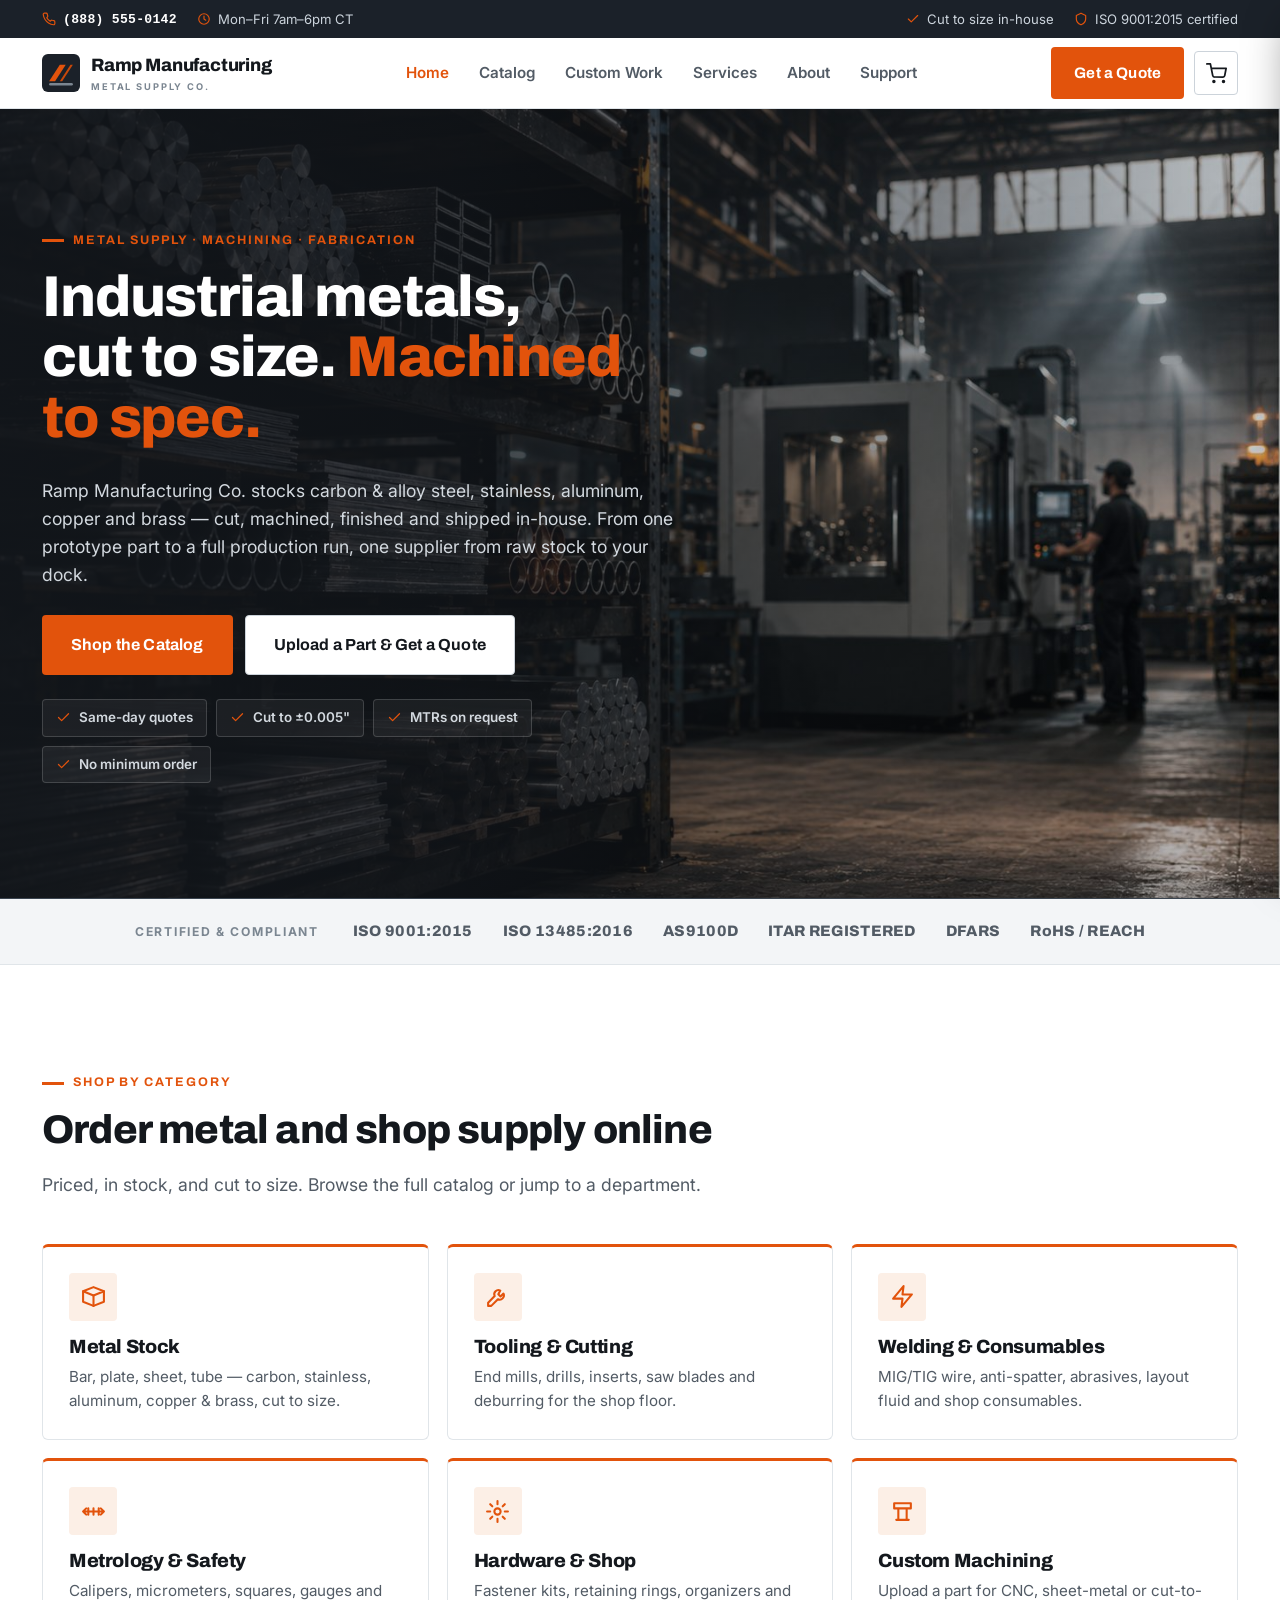
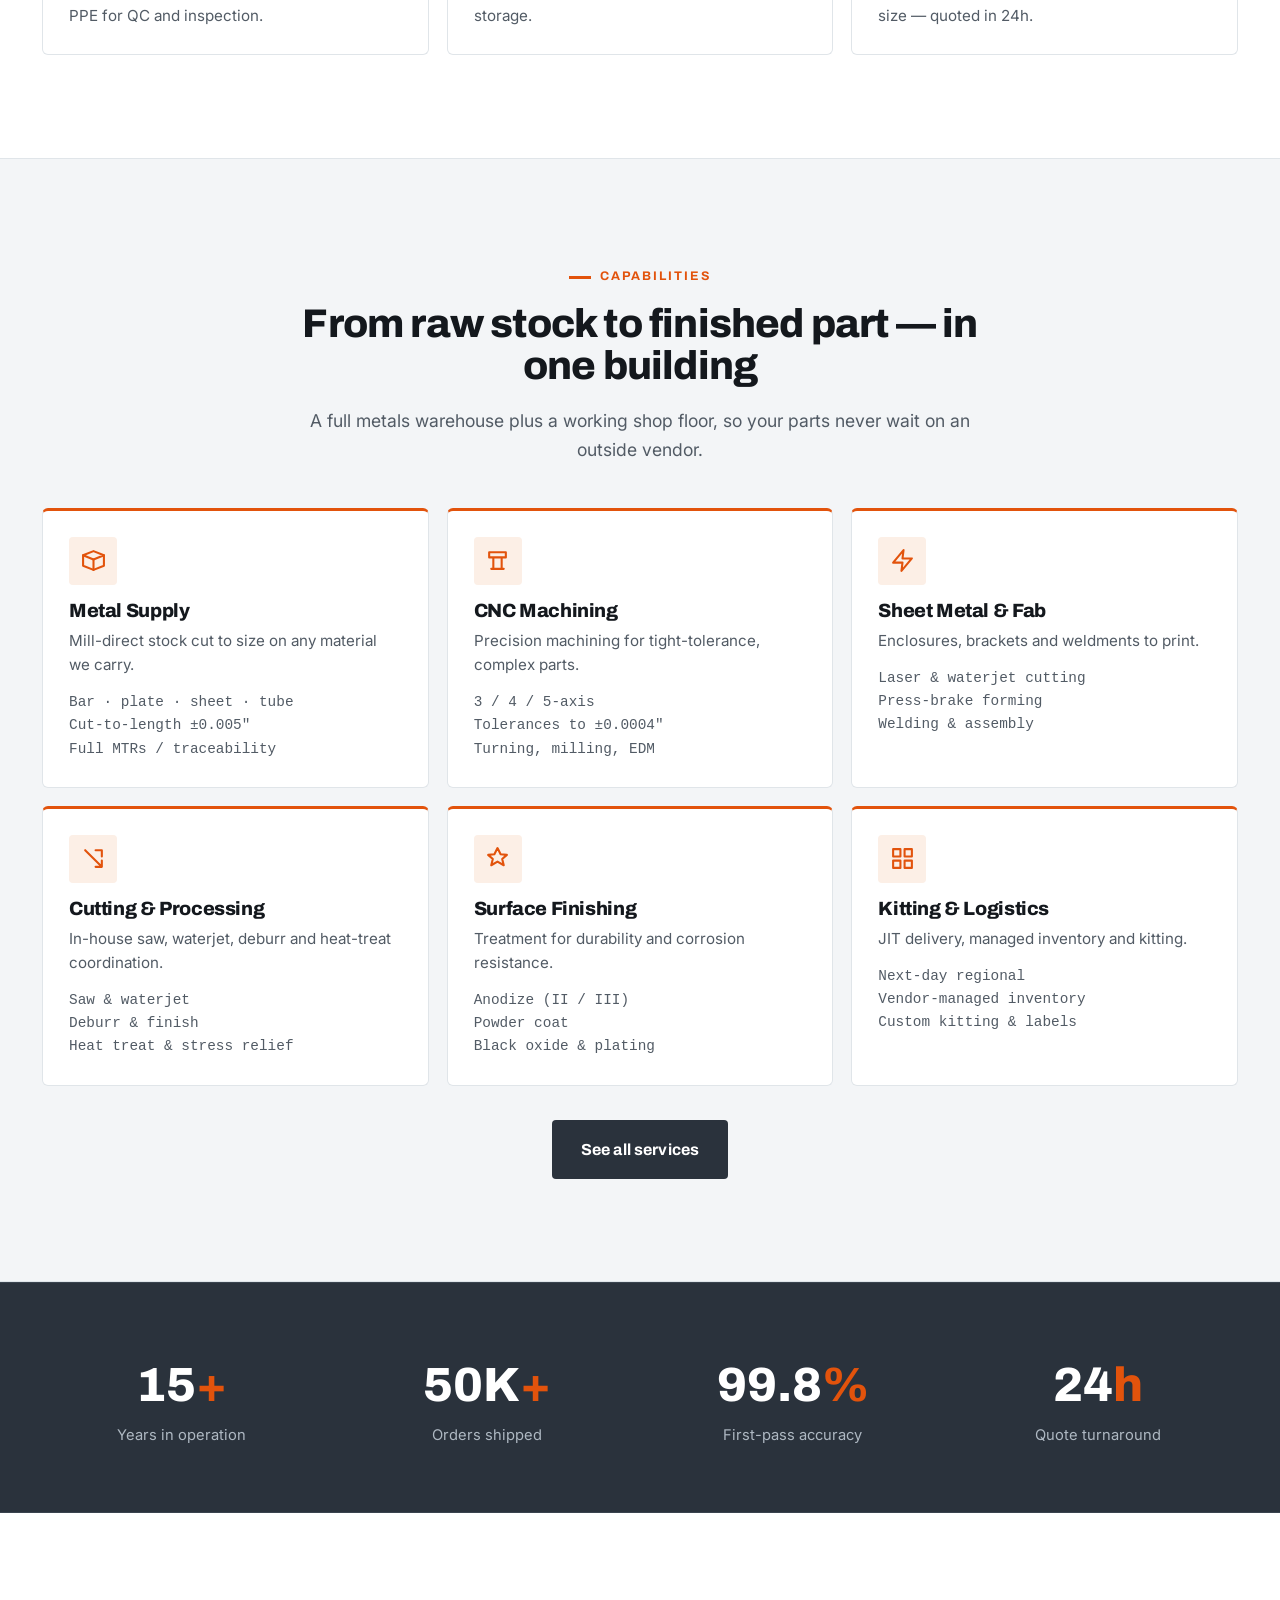
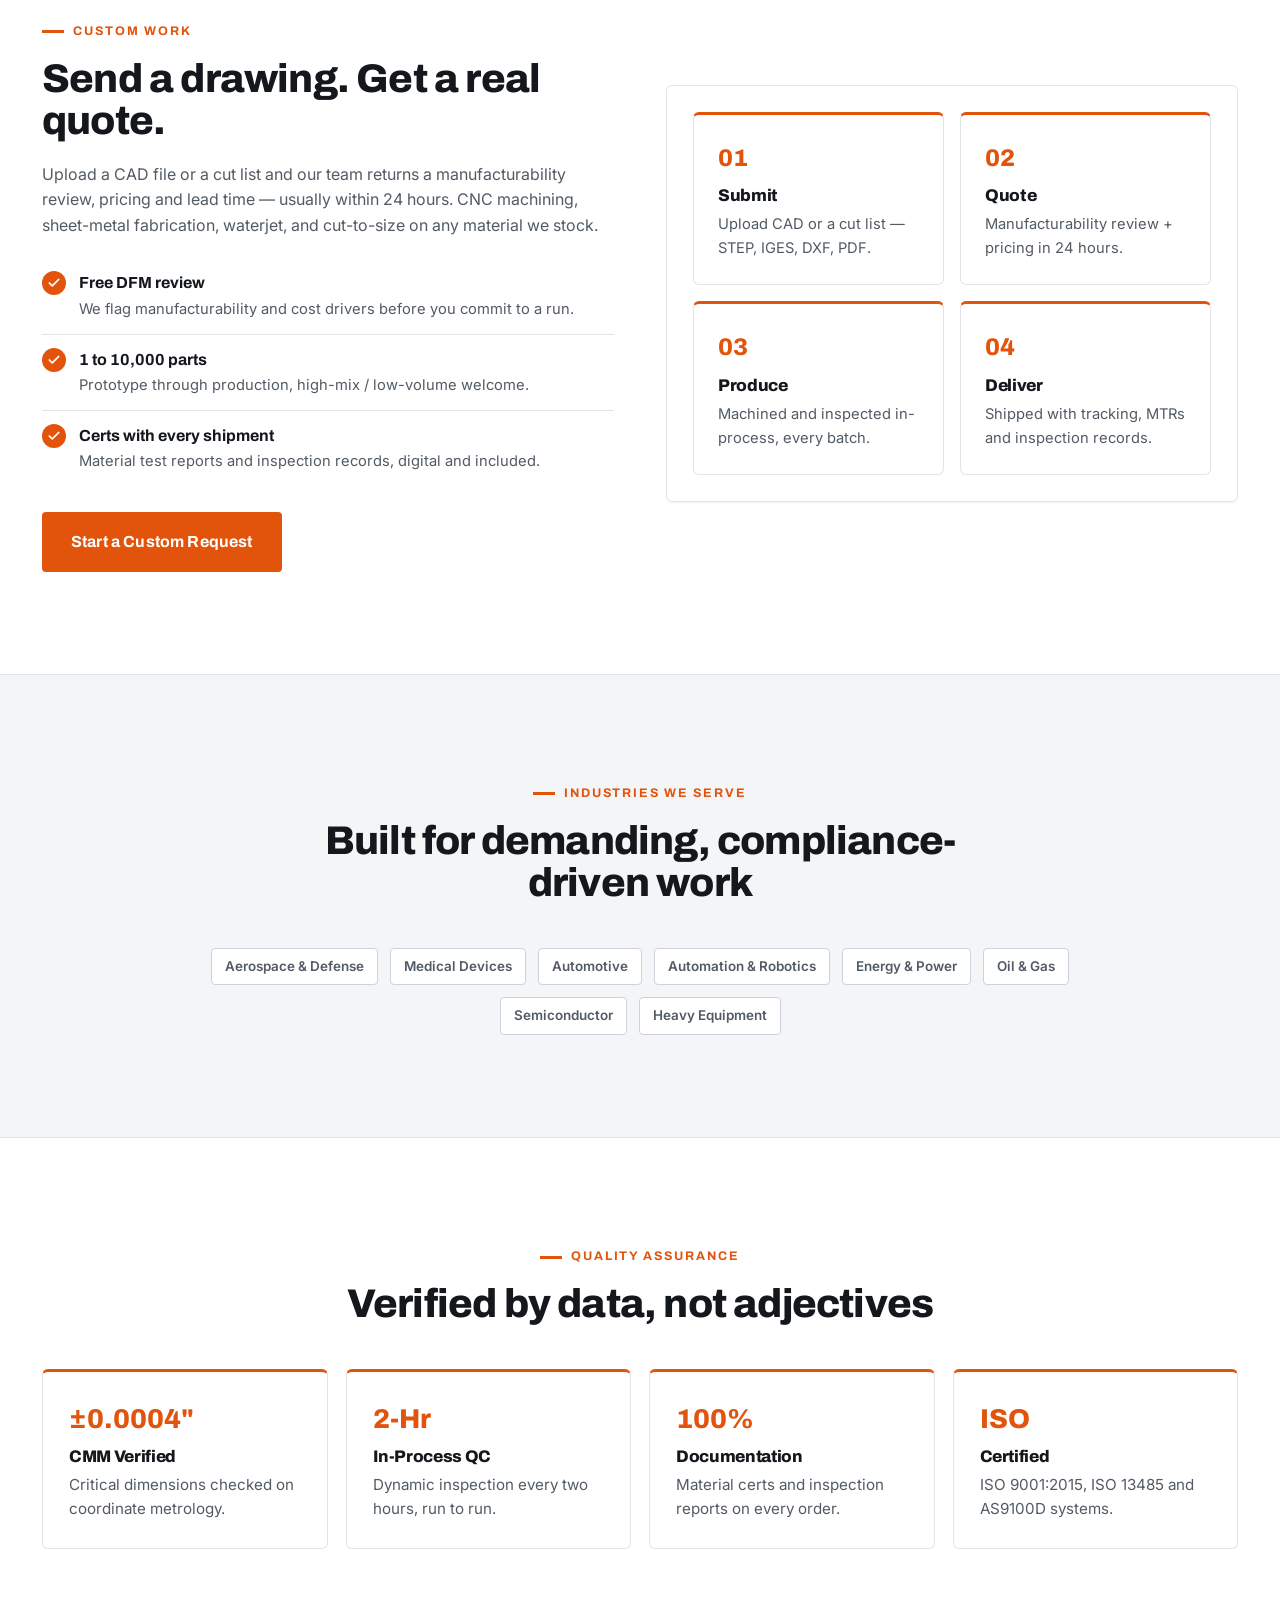
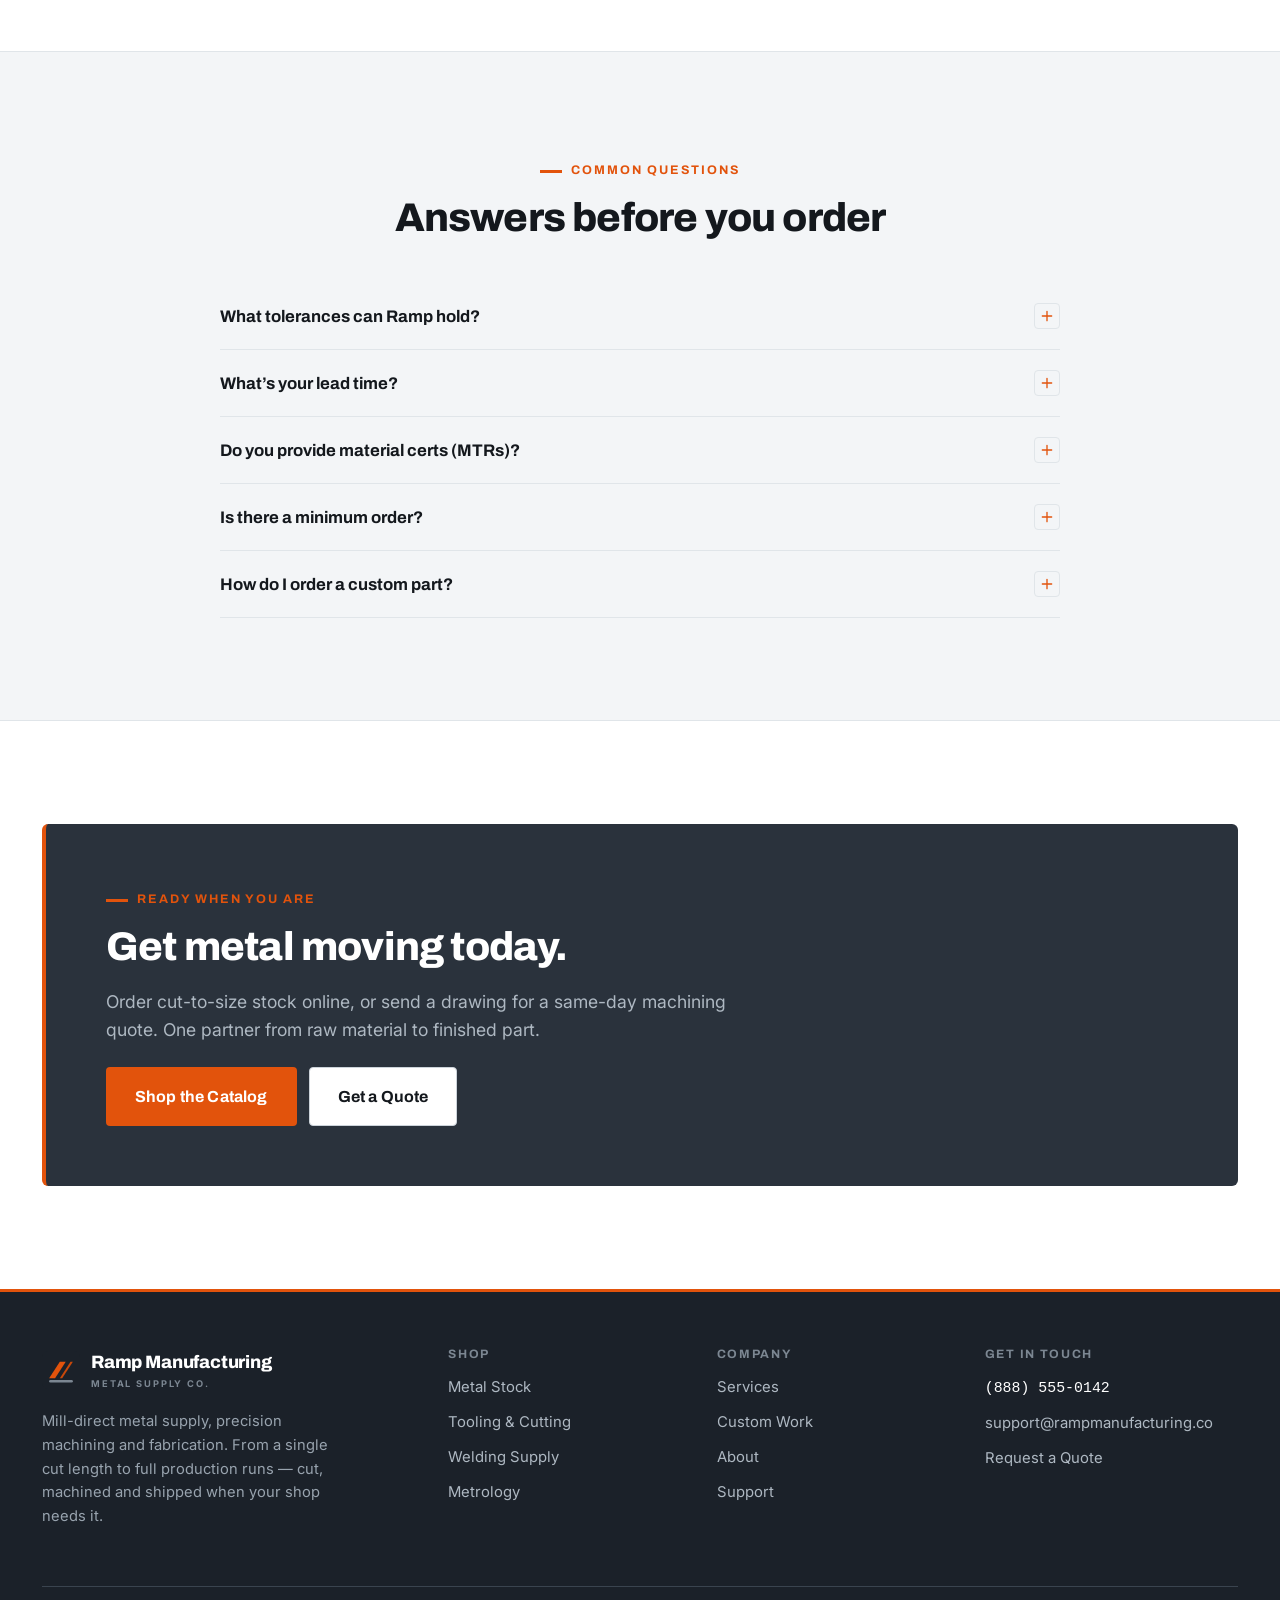
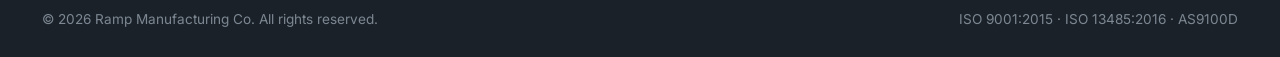
==== commit 0d8620c1: "Hero: full-bleed metal-shop photo with gradient scrim Replaces the flat text/spec-card hero with a r" ====
--- a/index.html
+++ b/index.html
@@ -40,35 +40,23 @@
 
   <main>
     <section class="hero">
+      <div class="hero-bg" style="background-image:url('assets/hero-shop.jpg')"></div>
+      <div class="hero-scrim"></div>
       <div class="container">
-        <div class="hero-grid">
-          <div>
-            <span class="eyebrow">Metal supply &middot; Machining &middot; Fabrication</span>
-            <h1>Industrial metals,<br>cut to size. <span class="accent">Machined to spec.</span></h1>
-            <p class="lead">Ramp Manufacturing Co. stocks carbon &amp; alloy steel, stainless, aluminum, copper and brass &mdash; cut, machined, finished and shipped in-house. From one prototype part to a full production run, one supplier from raw stock to your dock.</p>
-            <div class="hero-actions">
-              <a class="btn btn--primary btn--lg" href="materials.html">Shop the Catalog</a>
-              <a class="btn btn--ghost btn--lg" href="custom.html">Upload a Part &amp; Get a Quote</a>
-            </div>
-            <div class="pill-row" style="margin-top:24px">
-              <span class="pill"><svg viewBox="0 0 24 24" fill="none" stroke="currentColor" stroke-width="2" stroke-linecap="round" stroke-linejoin="round"><path d="M20 6 9 17l-5-5"/></svg>Same-day quotes</span>
-              <span class="pill"><svg viewBox="0 0 24 24" fill="none" stroke="currentColor" stroke-width="2" stroke-linecap="round" stroke-linejoin="round"><path d="M20 6 9 17l-5-5"/></svg>Cut to &plusmn;0.005&quot;</span>
-              <span class="pill"><svg viewBox="0 0 24 24" fill="none" stroke="currentColor" stroke-width="2" stroke-linecap="round" stroke-linejoin="round"><path d="M20 6 9 17l-5-5"/></svg>MTRs on request</span>
-              <span class="pill"><svg viewBox="0 0 24 24" fill="none" stroke="currentColor" stroke-width="2" stroke-linecap="round" stroke-linejoin="round"><path d="M20 6 9 17l-5-5"/></svg>No minimum order</span>
-            </div>
+        <div class="hero-inner">
+          <span class="eyebrow">Metal supply &middot; Machining &middot; Fabrication</span>
+          <h1>Industrial metals,<br>cut to size. <span class="accent">Machined to spec.</span></h1>
+          <p class="lead">Ramp Manufacturing Co. stocks carbon &amp; alloy steel, stainless, aluminum, copper and brass &mdash; cut, machined, finished and shipped in-house. From one prototype part to a full production run, one supplier from raw stock to your dock.</p>
+          <div class="hero-actions">
+            <a class="btn btn--primary btn--lg" href="materials.html">Shop the Catalog</a>
+            <a class="btn btn--light btn--lg" href="custom.html">Upload a Part &amp; Get a Quote</a>
           </div>
-          <aside class="hero-card" aria-label="Stock at a glance">
-            <h3>Stock at a glance</h3>
-            <div class="hc-body">
-              <div class="spec-row"><span class="k">Carbon &amp; alloy steel</span><span class="v">A36 &middot; 1018 &middot; 4140</span></div>
-              <div class="spec-row"><span class="k">Stainless</span><span class="v">304 &middot; 316 &middot; 17-4</span></div>
-              <div class="spec-row"><span class="k">Aluminum</span><span class="v">6061 &middot; 5052 &middot; 7075</span></div>
-              <div class="spec-row"><span class="k">Copper &amp; brass</span><span class="v">C110 &middot; C260</span></div>
-              <div class="spec-row"><span class="k">Cut tolerance</span><span class="v">&plusmn;0.005&quot;</span></div>
-              <div class="spec-row"><span class="k">Machining tolerance</span><span class="v">&plusmn;0.0004&quot;</span></div>
-              <div style="margin-top:16px"><span class="badge-inline">&#9679; ISO 9001:2015 quality system</span></div>
-            </div>
-          </aside>
+          <div class="pill-row" style="margin-top:24px">
+            <span class="pill"><svg viewBox="0 0 24 24" fill="none" stroke="currentColor" stroke-width="2" stroke-linecap="round" stroke-linejoin="round"><path d="M20 6 9 17l-5-5"/></svg>Same-day quotes</span>
+            <span class="pill"><svg viewBox="0 0 24 24" fill="none" stroke="currentColor" stroke-width="2" stroke-linecap="round" stroke-linejoin="round"><path d="M20 6 9 17l-5-5"/></svg>Cut to &plusmn;0.005&quot;</span>
+            <span class="pill"><svg viewBox="0 0 24 24" fill="none" stroke="currentColor" stroke-width="2" stroke-linecap="round" stroke-linejoin="round"><path d="M20 6 9 17l-5-5"/></svg>MTRs on request</span>
+            <span class="pill"><svg viewBox="0 0 24 24" fill="none" stroke="currentColor" stroke-width="2" stroke-linecap="round" stroke-linejoin="round"><path d="M20 6 9 17l-5-5"/></svg>No minimum order</span>
+          </div>
         </div>
       </div>
     </section>
--- a/css/styles.css
+++ b/css/styles.css
@@ -139,12 +139,20 @@
 .nav-toggle { display: none; background: #fff; border: 1px solid var(--border-2); color: var(--text); width: 44px; height: 44px; border-radius: var(--radius-sm); cursor: pointer; align-items: center; justify-content: center; }
 .nav-toggle svg { width: 22px; height: 22px; }
 
-/* ---------------- Hero ---------------- */
-.hero { padding: clamp(48px, 7vw, 92px) 0; background: var(--bg); border-bottom: 1px solid var(--border); }
-.hero-grid { display: grid; grid-template-columns: 1.1fr .9fr; gap: 52px; align-items: center; }
-.hero h1 { color: var(--text); }
+/* ---------------- Hero (full-bleed photo) ---------------- */
+.hero { position: relative; background: var(--steel-2); overflow: hidden; border-bottom: 1px solid var(--steel-line); }
+.hero-bg { position: absolute; inset: 0; background-size: cover; background-position: center right; }
+.hero-scrim { position: absolute; inset: 0; background: linear-gradient(90deg, rgba(18,22,27,.95) 0%, rgba(18,22,27,.82) 36%, rgba(18,22,27,.48) 64%, rgba(18,22,27,.18) 100%); }
+.hero .container { position: relative; z-index: 2; }
+.hero-inner { max-width: 640px; padding: clamp(60px, 9vw, 118px) 0; }
+.hero .eyebrow { color: var(--brand); }
+.hero h1 { color: #fff; }
 .hero h1 .accent { color: var(--brand); }
+.hero .lead { color: #d3d9df; }
 .hero-actions { display: flex; flex-wrap: wrap; gap: 12px; margin-top: 26px; }
+.hero .pill { background: rgba(255,255,255,.05); border-color: rgba(255,255,255,.16); color: #d3d9df; }
+.hero .pill svg { color: var(--brand); }
+@media (max-width: 720px) { .hero-scrim { background: linear-gradient(90deg, rgba(18,22,27,.94) 0%, rgba(18,22,27,.82) 100%); } }
 
 .hero-card { background: var(--surface); border: 1px solid var(--border); border-radius: var(--radius); box-shadow: var(--shadow); overflow: hidden; }
 .hero-card > h3 { color: #fff; background: var(--steel); font-family: var(--ff-head); margin: 0; padding: 16px 22px; font-size: 1.05rem; letter-spacing: .01em; }
